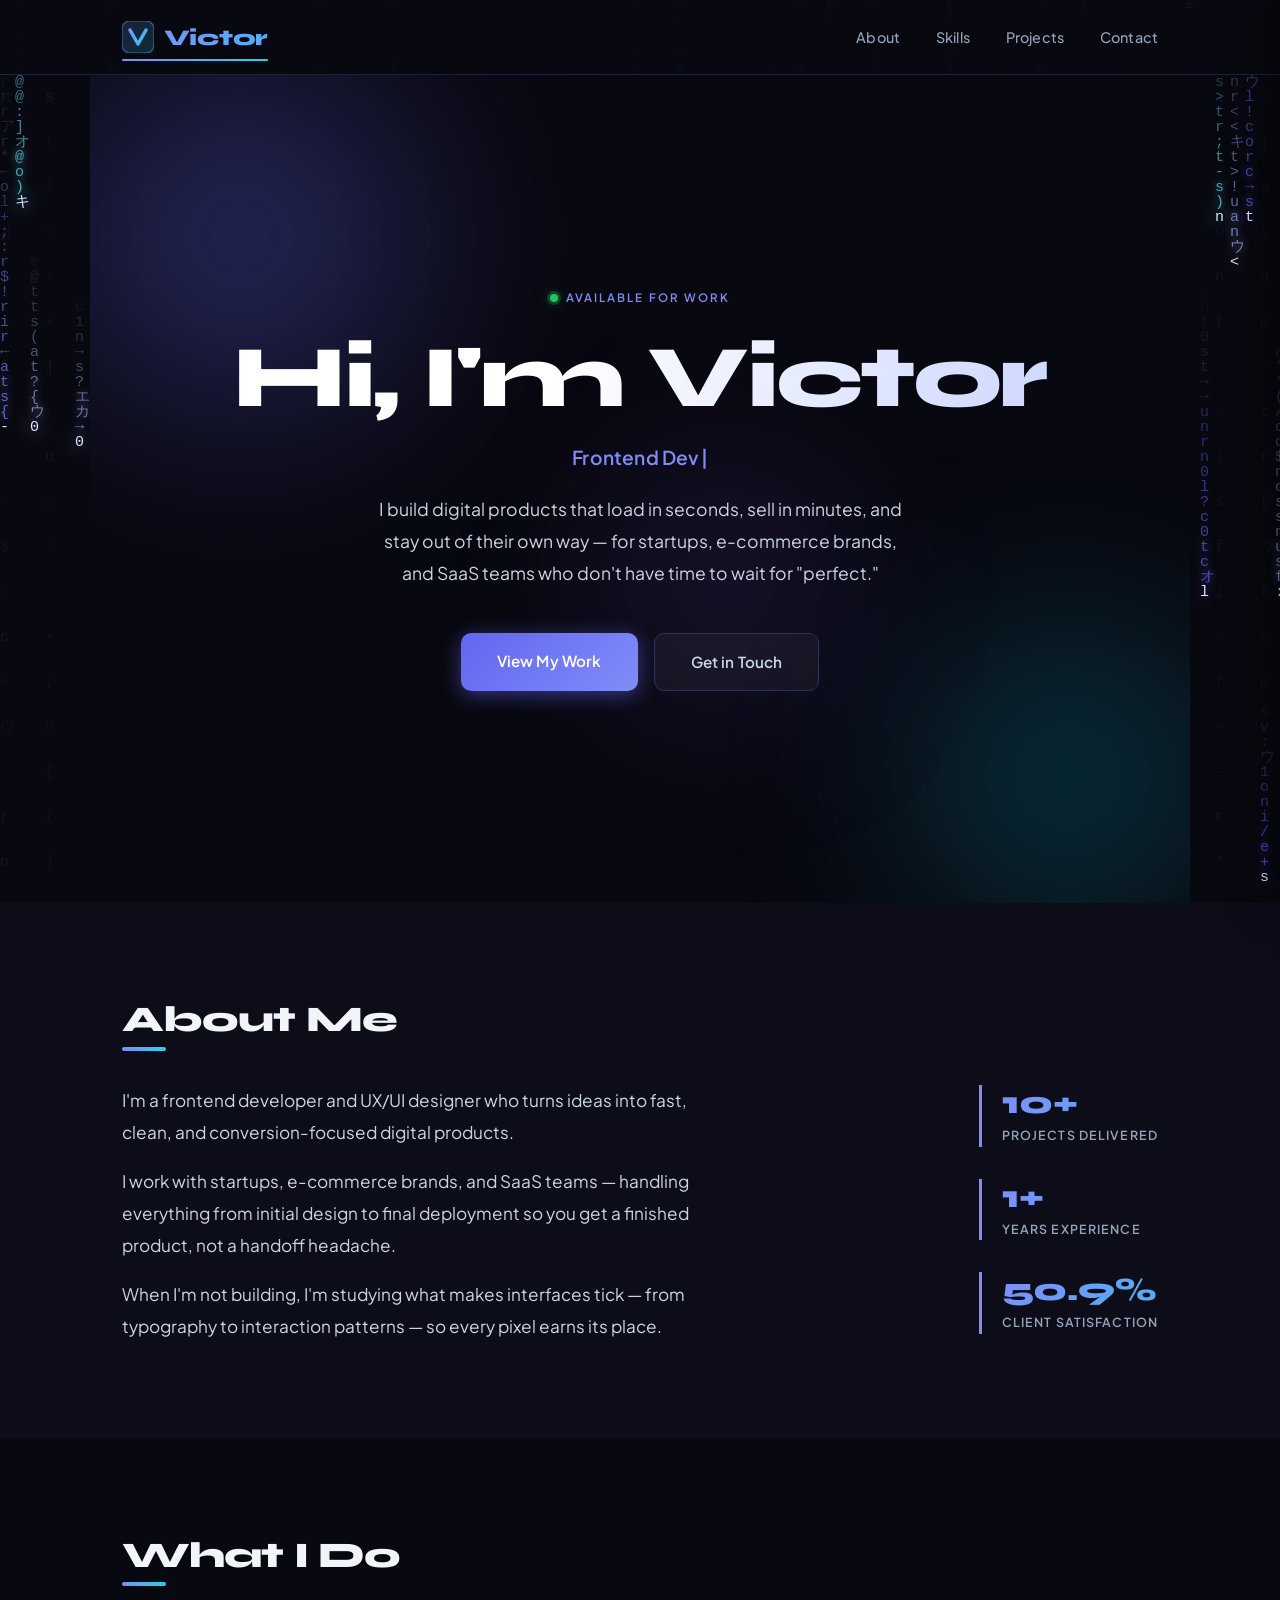
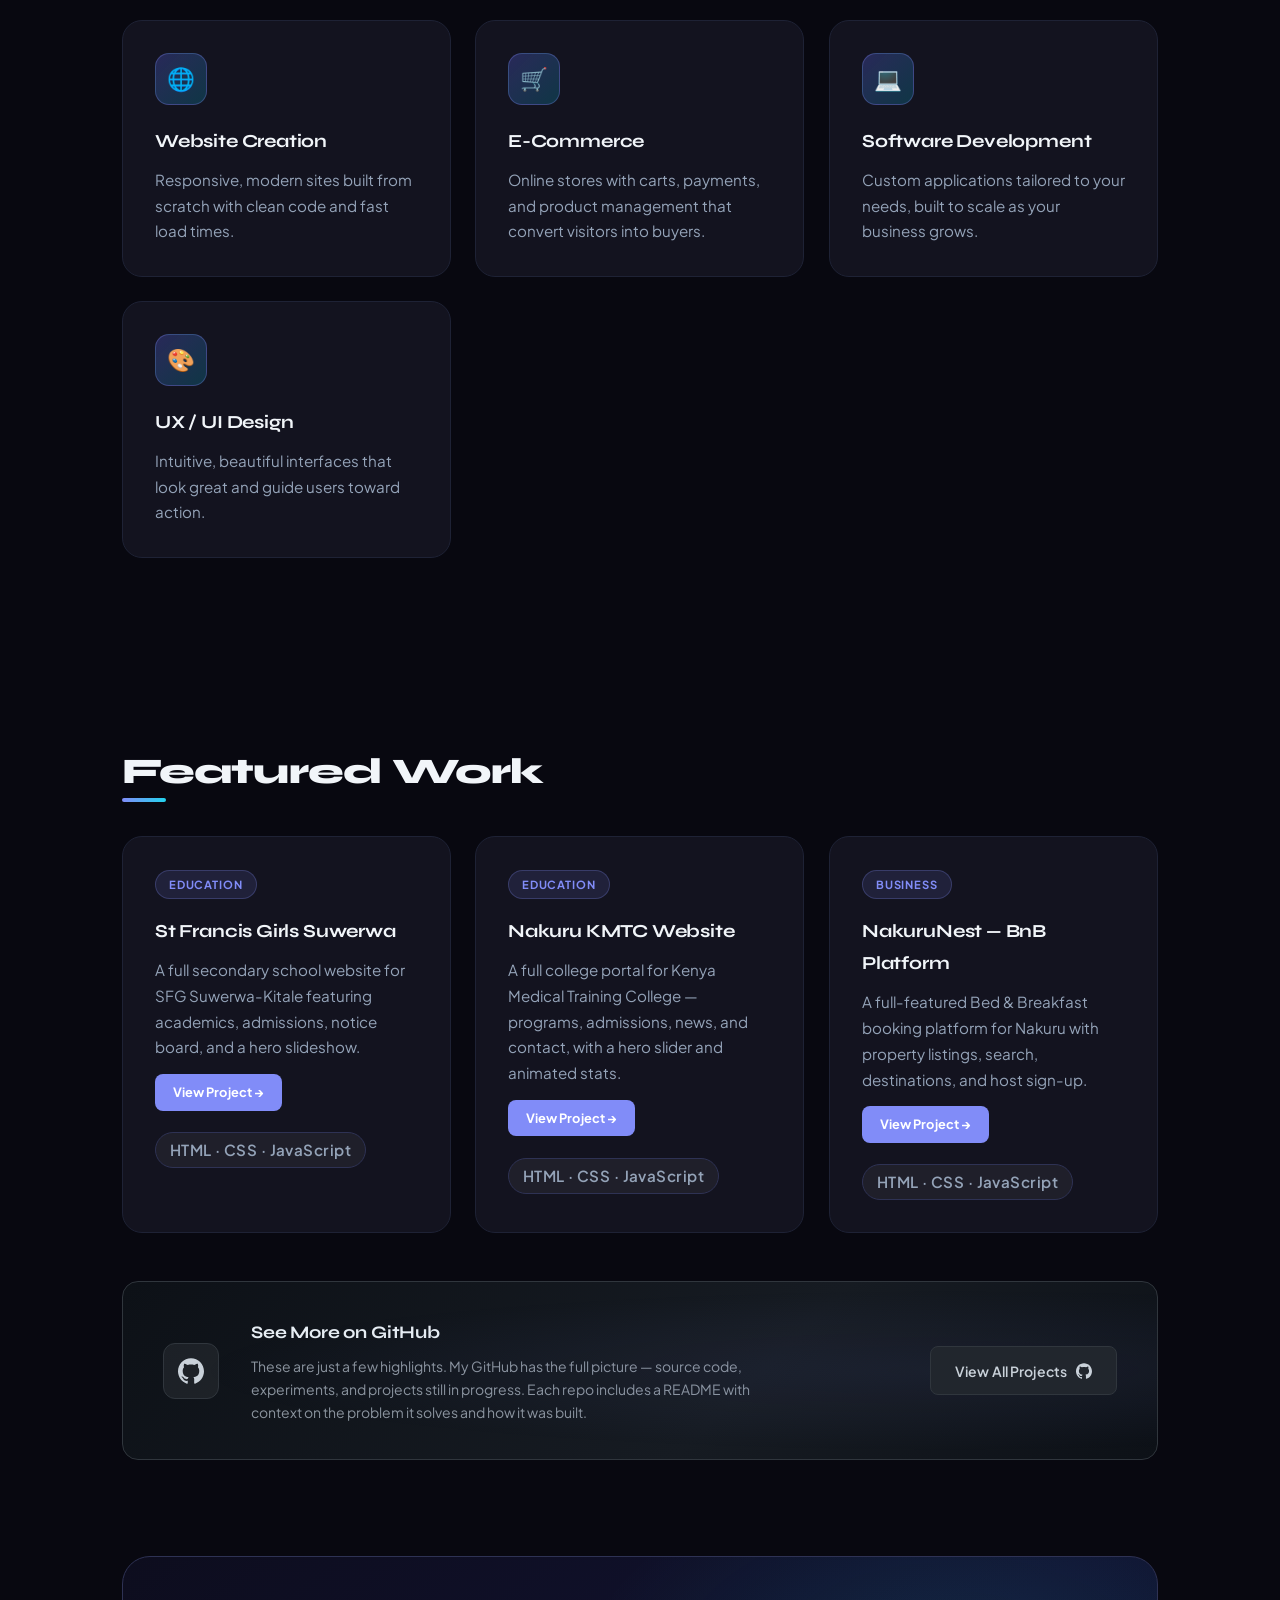
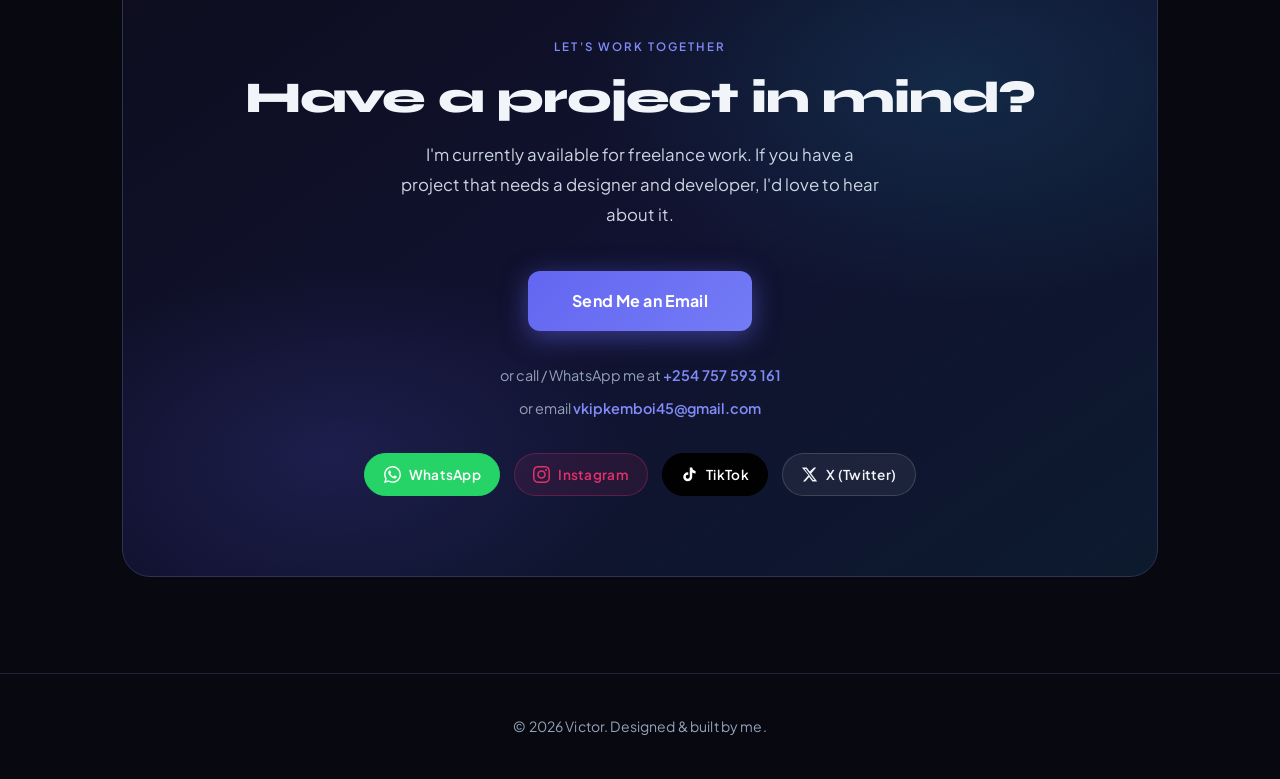
==== index.html @ 25551ca1 "first commit" ====
<!DOCTYPE html>
<html lang="en">
<head>
  <meta charset="UTF-8">
  <meta name="viewport" content="width=device-width, initial-scale=1.0">
  <title>Victor — Portfolio</title>
  <link rel="preconnect" href="https://fonts.googleapis.com">
  <link rel="preconnect" href="https://fonts.gstatic.com" crossorigin>
  <link href="https://fonts.googleapis.com/css2?family=Plus+Jakarta+Sans:wght@400;500;600&family=Syne:wght@700;800&display=swap" rel="stylesheet">
  <link rel="stylesheet" href="style.css">
</head>
<body class="splash-active">
  <canvas id="bg-canvas" aria-hidden="true"></canvas>

  <!-- FULL-SCREEN SPLASH -->
  <div id="splash" aria-hidden="true">
    <div class="splash-glow"></div>
    <div class="splash-inner">
      <svg class="splash-logo" viewBox="0 0 320 80" xmlns="http://www.w3.org/2000/svg" role="img" aria-label="Victor">
        <defs>
          <linearGradient id="si" x1="0" y1="0" x2="56" y2="56" gradientUnits="userSpaceOnUse">
            <stop offset="0%"   stop-color="#818cf8"/>
            <stop offset="100%" stop-color="#22d3ee"/>
          </linearGradient>
          <linearGradient id="st" x1="82" y1="0" x2="320" y2="0" gradientUnits="userSpaceOnUse">
            <stop offset="0%"   stop-color="#818cf8"/>
            <stop offset="100%" stop-color="#22d3ee"/>
          </linearGradient>
          <filter id="sg" x="-30%" y="-30%" width="160%" height="160%">
            <feGaussianBlur in="SourceGraphic" stdDeviation="2.8" result="b"/>
            <feMerge><feMergeNode in="b"/><feMergeNode in="SourceGraphic"/></feMerge>
          </filter>
        </defs>
        <rect x="10" y="10" width="60" height="60" rx="16" fill="url(#si)" fill-opacity="0.14"/>
        <rect x="10" y="10" width="60" height="60" rx="16" fill="none" stroke="url(#si)" stroke-width="1.5" opacity="0.55"/>
        <path d="M21 22 L40 56 L59 22" fill="none" stroke="url(#si)" stroke-width="7" stroke-linecap="round" stroke-linejoin="round" filter="url(#sg)" opacity="0.6"/>
        <path d="M21 22 L40 56 L59 22" fill="none" stroke="url(#si)" stroke-width="6" stroke-linecap="round" stroke-linejoin="round"/>
        <text x="84" y="51" font-family="Syne,'Segoe UI',system-ui,sans-serif" font-weight="800" font-size="34" letter-spacing="-0.8" fill="url(#st)">Victor</text>
        <circle cx="305" cy="50" r="4" fill="#22d3ee" opacity="0.85"/>
      </svg>
      <p class="splash-tagline">Frontend Developer &amp; UX/UI Designer</p>
    </div>
  </div>

  <header>
    <nav>
      <a href="#home" class="logo">
        <svg class="logo-mark" viewBox="0 0 32 32" xmlns="http://www.w3.org/2000/svg" aria-hidden="true">
          <defs>
            <linearGradient id="lm" x1="0" y1="0" x2="32" y2="32" gradientUnits="userSpaceOnUse">
              <stop offset="0%"   stop-color="#818cf8"/>
              <stop offset="100%" stop-color="#22d3ee"/>
            </linearGradient>
          </defs>
          <rect width="32" height="32" rx="8" fill="url(#lm)" fill-opacity="0.18"/>
          <rect width="32" height="32" rx="8" fill="none" stroke="url(#lm)" stroke-width="1.2" opacity="0.5"/>
          <path d="M8 9 L16 23 L24 9" fill="none" stroke="url(#lm)" stroke-width="3.5" stroke-linecap="round" stroke-linejoin="round"/>
        </svg>
        Victor
      </a>
      <ul class="nav-links">
        <li><a href="#about">About</a></li>
        <li><a href="#skills">Skills</a></li>
        <li><a href="#projects">Projects</a></li>
        <li><a href="#contact">Contact</a></li>
      </ul>
      <button class="nav-hamburger" id="navHamburger" aria-label="Open menu" aria-expanded="false">
        <span></span><span></span><span></span>
      </button>
    </nav>
  </header>

  <!-- MOBILE MENU DRAWER -->
  <div class="mobile-menu-overlay" id="mobileMenuOverlay"></div>
  <div class="mobile-menu" id="mobileMenu" aria-hidden="true">
    <button class="mobile-menu-close" id="mobileMenuClose" aria-label="Close menu">&#10005;</button>
    <ul>
      <li><a href="#about">About</a></li>
      <li><a href="#skills">Skills</a></li>
      <li><a href="#projects">Projects</a></li>
      <li><a href="#contact">Contact</a></li>
    </ul>
    <div class="mobile-menu-footer">
      <a href="mailto:simplykae2@gmail.com" class="btn btn-primary">Get in Touch</a>
    </div>
  </div>

  <main>

    <!-- HERO -->
    <section id="home">
      <div class="hero-orb orb-1" aria-hidden="true"></div>
      <div class="hero-orb orb-2" aria-hidden="true"></div>
      <div class="hero-orb orb-3" aria-hidden="true"></div>
      <p class="eyebrow">Available for work</p>
      <h1>Hi, I'm Victor</h1>
      <p class="hero-role" data-text="Frontend Developer &amp; UX/UI Designer"></p>
      <p class="hero-desc">I build digital products that load in seconds, sell in minutes, and stay out of their own way — for startups, e-commerce brands, and SaaS teams who don't have time to wait for "perfect."</p>
      <div class="btn-group">
        <a href="#projects" class="btn btn-primary ripple">View My Work</a>
        <a href="#contact" class="btn btn-outline ripple">Get in Touch</a>
      </div>
    </section>

    <!-- ABOUT -->
    <div id="about-stripe">
    <section id="about">
      <h2>About Me</h2>
      <div class="about-layout">
        <div class="about-text">
          <p class="reveal" data-delay="0">I'm a frontend developer and UX/UI designer who turns ideas into fast, clean, and conversion-focused digital products.</p>
          <p class="reveal" data-delay="100">I work with startups, e-commerce brands, and SaaS teams — handling everything from initial design to final deployment so you get a finished product, not a handoff headache.</p>
          <p class="reveal" data-delay="200">When I'm not building, I'm studying what makes interfaces tick — from typography to interaction patterns — so every pixel earns its place.</p>
        </div>
        <div class="about-stats">
          <div class="stat reveal" data-delay="0">
            <span class="stat-number" data-target="20" data-suffix="+">0</span>
            <span class="stat-label">Projects Delivered</span>
          </div>
          <div class="stat reveal" data-delay="120">
            <span class="stat-number" data-target="2" data-suffix="+">0</span>
            <span class="stat-label">Years Experience</span>
          </div>
          <div class="stat reveal" data-delay="240">
            <span class="stat-number" data-target="99" data-suffix=".9%">0</span>
            <span class="stat-label">Client Satisfaction</span>
          </div>
        </div>
      </div>
    </section>
    </div>

    <!-- SKILLS -->
    <section id="skills">
      <h2>What I Do</h2>
      <div class="grid">
        <div class="card tilt reveal" data-delay="0">
          <div class="icon">🌐</div>
          <h3>Website Creation</h3>
          <p>Responsive, modern sites built from scratch with clean code and fast load times.</p>
        </div>
        <div class="card tilt reveal" data-delay="100">
          <div class="icon">🛒</div>
          <h3>E-Commerce</h3>
          <p>Online stores with carts, payments, and product management that convert visitors into buyers.</p>
        </div>
        <div class="card tilt reveal" data-delay="200">
          <div class="icon">💻</div>
          <h3>Software Development</h3>
          <p>Custom applications tailored to your needs, built to scale as your business grows.</p>
        </div>
        <div class="card tilt reveal" data-delay="300">
          <div class="icon">🎨</div>
          <h3>UX / UI Design</h3>
          <p>Intuitive, beautiful interfaces that look great and guide users toward action.</p>
        </div>
      </div>
    </section>

    <!-- PROJECTS -->
    <section id="projects">
      <h2>Featured Work</h2>
      <div class="grid">

        <div class="card tilt project-card reveal" data-delay="0">
          <div class="project-tag">Education</div>
          <h3>St Francis Girls Suwerwa</h3>
          <p>A full secondary school website for SFG Suwerwa-Kitale featuring academics, admissions, notice board, and a hero slideshow.</p>
          <div class="project-links">
            <a href="projects/sfg-suwerwa/highhome.html" target="_blank" rel="noopener" class="proj-btn">View Project →</a>
          </div>
          <p class="tech">HTML · CSS · JavaScript</p>
        </div>

        <div class="card tilt project-card reveal" data-delay="100">
          <div class="project-tag">Education</div>
          <h3>Nakuru KMTC Website</h3>
          <p>A full college portal for Kenya Medical Training College — programs, admissions, news, and contact, with a hero slider and animated stats.</p>
          <div class="project-links">
            <a href="projects/nakuru-kmtc/index.html" target="_blank" rel="noopener" class="proj-btn">View Project →</a>
          </div>
          <p class="tech">HTML · CSS · JavaScript</p>
        </div>

        <div class="card tilt project-card reveal" data-delay="300">
          <div class="project-tag">Business</div>
          <h3>NakuruNest — BnB Platform</h3>
          <p>A full-featured Bed &amp; Breakfast booking platform for Nakuru with property listings, search, destinations, and host sign-up.</p>
          <div class="project-links">
            <a href="projects/nakuru-nest/index.html" target="_blank" rel="noopener" class="proj-btn">View Project →</a>
          </div>
          <p class="tech">HTML · CSS · JavaScript</p>
        </div>

      </div>

      <!-- GitHub CTA -->
      <div class="github-cta reveal" data-delay="200">
        <div class="github-cta-inner">
          <div class="github-icon" aria-hidden="true">
            <svg viewBox="0 0 24 24" fill="currentColor"><path d="M12 .297c-6.63 0-12 5.373-12 12 0 5.303 3.438 9.8 8.205 11.385.6.113.82-.258.82-.577 0-.285-.01-1.04-.015-2.04-3.338.724-4.042-1.61-4.042-1.61C4.422 18.07 3.633 17.7 3.633 17.7c-1.087-.744.084-.729.084-.729 1.205.084 1.838 1.236 1.838 1.236 1.07 1.835 2.809 1.305 3.495.998.108-.776.417-1.305.76-1.605-2.665-.3-5.466-1.332-5.466-5.93 0-1.31.465-2.38 1.235-3.22-.135-.303-.54-1.523.105-3.176 0 0 1.005-.322 3.3 1.23.96-.267 1.98-.399 3-.405 1.02.006 2.04.138 3 .405 2.28-1.552 3.285-1.23 3.285-1.23.645 1.653.24 2.873.12 3.176.765.84 1.23 1.91 1.23 3.22 0 4.61-2.805 5.625-5.475 5.92.42.36.81 1.096.81 2.22 0 1.606-.015 2.896-.015 3.286 0 .315.21.69.825.57C20.565 22.092 24 17.592 24 12.297c0-6.627-5.373-12-12-12"/></svg>
          </div>
          <div class="github-cta-text">
            <h3>See More on GitHub</h3>
            <p>These are just a few highlights. My GitHub has the full picture — source code, experiments, and projects still in progress. Each repo includes a README with context on the problem it solves and how it was built.</p>
          </div>
          <a href="https://github.com/vick45-dotner" class="btn github-btn ripple">
            View All Projects
            <svg viewBox="0 0 24 24" fill="currentColor" aria-hidden="true"><path d="M12 .297c-6.63 0-12 5.373-12 12 0 5.303 3.438 9.8 8.205 11.385.6.113.82-.258.82-.577 0-.285-.01-1.04-.015-2.04-3.338.724-4.042-1.61-4.042-1.61C4.422 18.07 3.633 17.7 3.633 17.7c-1.087-.744.084-.729.084-.729 1.205.084 1.838 1.236 1.838 1.236 1.07 1.835 2.809 1.305 3.495.998.108-.776.417-1.305.76-1.605-2.665-.3-5.466-1.332-5.466-5.93 0-1.31.465-2.38 1.235-3.22-.135-.303-.54-1.523.105-3.176 0 0 1.005-.322 3.3 1.23.96-.267 1.98-.399 3-.405 1.02.006 2.04.138 3 .405 2.28-1.552 3.285-1.23 3.285-1.23.645 1.653.24 2.873.12 3.176.765.84 1.23 1.91 1.23 3.22 0 4.61-2.805 5.625-5.475 5.92.42.36.81 1.096.81 2.22 0 1.606-.015 2.896-.015 3.286 0 .315.21.69.825.57C20.565 22.092 24 17.592 24 12.297c0-6.627-5.373-12-12-12"/></svg>
          </a>
        </div>
      </div>

    </section>

    <!-- CONTACT -->
    <section id="contact">
      <div class="contact-box reveal" data-delay="0">
        <p class="contact-eyebrow">Let's work together</p>
        <h2>Have a project in mind?</h2>
        <p class="contact-desc">I'm currently available for freelance work. If you have a project that needs a designer and developer, I'd love to hear about it.</p>
        <a href="mailto:simplykae2@gmail.com" class="btn btn-cta ripple">Send Me an Email</a>
        <p class="contact-email">or call / WhatsApp me at <a href="tel:+254757593161">+254 757 593 161</a></p>
        <p class="contact-email" style="margin-top:.5rem">or email <a href="mailto:vkipkemboi45@gmail.com">vkipkemboi45@gmail.com</a></p>
        <div class="social-links">
          <a href="https://wa.me/254757593161" target="_blank" rel="noopener" class="social-link whatsapp" aria-label="WhatsApp">
            <svg viewBox="0 0 24 24" fill="currentColor"><path d="M17.472 14.382c-.297-.149-1.758-.867-2.03-.967-.273-.099-.471-.148-.67.15-.197.297-.767.966-.94 1.164-.173.199-.347.223-.644.075-.297-.15-1.255-.463-2.39-1.475-.883-.788-1.48-1.761-1.653-2.059-.173-.297-.018-.458.13-.606.134-.133.298-.347.446-.52.149-.174.198-.298.298-.497.099-.198.05-.371-.025-.52-.075-.149-.669-1.612-.916-2.207-.242-.579-.487-.5-.669-.51-.173-.008-.371-.01-.57-.01-.198 0-.52.074-.792.372-.272.297-1.04 1.016-1.04 2.479 0 1.462 1.065 2.875 1.213 3.074.149.198 2.096 3.2 5.077 4.487.709.306 1.262.489 1.694.625.712.227 1.36.195 1.871.118.571-.085 1.758-.719 2.006-1.413.248-.694.248-1.289.173-1.413-.074-.124-.272-.198-.57-.347m-5.421 7.403h-.004a9.87 9.87 0 01-5.031-1.378l-.361-.214-3.741.982.998-3.648-.235-.374a9.86 9.86 0 01-1.51-5.26c.001-5.45 4.436-9.884 9.888-9.884 2.64 0 5.122 1.03 6.988 2.898a9.825 9.825 0 012.893 6.994c-.003 5.45-4.437 9.884-9.885 9.884m8.413-18.297A11.815 11.815 0 0012.05 0C5.495 0 .16 5.335.157 11.892c0 2.096.547 4.142 1.588 5.945L.057 24l6.305-1.654a11.882 11.882 0 005.683 1.448h.005c6.554 0 11.89-5.335 11.893-11.893a11.821 11.821 0 00-3.48-8.413z"/></svg>
            WhatsApp
          </a>
          <a href="https://www.instagram.com/mb01._v._?igsh=MWRpbXd4ajc3bjlrNQ==" target="_blank" rel="noopener" class="social-link instagram" aria-label="Instagram">
            <svg viewBox="0 0 24 24" fill="currentColor"><path d="M12 2.163c3.204 0 3.584.012 4.85.07 3.252.148 4.771 1.691 4.919 4.919.058 1.265.069 1.645.069 4.849 0 3.205-.012 3.584-.069 4.849-.149 3.225-1.664 4.771-4.919 4.919-1.266.058-1.644.07-4.85.07-3.204 0-3.584-.012-4.849-.07-3.26-.149-4.771-1.699-4.919-4.92-.058-1.265-.07-1.644-.07-4.849 0-3.204.013-3.583.07-4.849.149-3.227 1.664-4.771 4.919-4.919 1.266-.057 1.645-.069 4.849-.069zm0-2.163c-3.259 0-3.667.014-4.947.072-4.358.2-6.78 2.618-6.98 6.98-.059 1.281-.073 1.689-.073 4.948 0 3.259.014 3.668.072 4.948.2 4.358 2.618 6.78 6.98 6.98 1.281.058 1.689.072 4.948.072 3.259 0 3.668-.014 4.948-.072 4.354-.2 6.782-2.618 6.979-6.98.059-1.28.073-1.689.073-4.948 0-3.259-.014-3.667-.072-4.947-.196-4.354-2.617-6.78-6.979-6.98-1.281-.059-1.69-.073-4.949-.073zm0 5.838c-3.403 0-6.162 2.759-6.162 6.162s2.759 6.163 6.162 6.163 6.162-2.759 6.162-6.163c0-3.403-2.759-6.162-6.162-6.162zm0 10.162c-2.209 0-4-1.79-4-4 0-2.209 1.791-4 4-4s4 1.791 4 4c0 2.21-1.791 4-4 4zm6.406-11.845c-.796 0-1.441.645-1.441 1.44s.645 1.44 1.441 1.44c.795 0 1.439-.645 1.439-1.44s-.644-1.44-1.439-1.44z"/></svg>
            Instagram
          </a>
          <a href="https://www.tiktok.com/@coushy?_r=1&_t=ZS-9746OSdr5FNtiktok" target="_blank" rel="noopener" class="social-link tiktok" aria-label="TikTok">
            <svg viewBox="0 0 24 24" fill="currentColor"><path d="M19.59 6.69a4.83 4.83 0 01-3.77-4.25V2h-3.45v13.67a2.89 2.89 0 01-2.88 2.5 2.89 2.89 0 01-2.89-2.89 2.89 2.89 0 012.89-2.89c.28 0 .54.04.79.1V9.01a6.33 6.33 0 00-.79-.05 6.34 6.34 0 00-6.34 6.34 6.34 6.34 0 006.34 6.34 6.34 6.34 0 006.33-6.34V9.02a8.16 8.16 0 004.77 1.52V7.1a4.85 4.85 0 01-1-.41z"/></svg>
            TikTok
          </a>
          <a href="https://x.com/Vincent33946658ner" class="social-link x-twitter" aria-label="X / Twitter">
            <svg viewBox="0 0 24 24" fill="currentColor"><path d="M18.244 2.25h3.308l-7.227 8.26 8.502 11.24H16.17l-4.714-6.231-5.401 6.231H2.748l7.73-8.835L1.254 2.25H8.08l4.253 5.622zm-1.161 17.52h1.833L7.084 4.126H5.117z"/></svg>
            X (Twitter)
          </a>
        </div>
      </div>
    </section>

  </main>

  <footer>
    <p>&copy; 2026 Victor. Designed &amp; built by me.</p>
  </footer>

  <script src="script.js"></script>
</body>
</html>
---- style.css ----
/* ===== RESET & VARIABLES ===== */
*, *::before, *::after { margin: 0; padding: 0; box-sizing: border-box; }

:root {
  --accent:     #818cf8;
  --accent2:    #22d3ee;
  --text:       #f1f5f9;
  --text-soft:  #cbd5e1;
  --muted:      #94a3b8;
  --card-bg:    #13131f;
  --card-hover: #1a1a2e;
  --border:     #1e2235;
  --border-lit: #2e3254;
  --bg:         #080810;
  --bg2:        #0d0d1a;
}

html { scroll-behavior: smooth; }

body {
  font-family: "Plus Jakarta Sans", system-ui, -apple-system, sans-serif;
  font-size: 1rem;
  line-height: 1.75;
  color: var(--text);
  background: var(--bg);
  -webkit-font-smoothing: antialiased;
}

h1, h2, h3, .logo, .stat-number {
  font-family: "Syne", system-ui, sans-serif;
}

/* ===== BACKGROUND CANVAS ===== */
#bg-canvas {
  position: fixed;
  inset: 0;
  width: 100%;
  height: 100%;
  z-index: 0;
  pointer-events: none;
  opacity: 1;
}

/* Lift all real content above canvas */
header, main, footer, #splash { position: relative; z-index: 1; }
#splash { z-index: 9999; }

/* ===== SPLASH SCREEN ===== */
body.splash-active { overflow: hidden; }

#splash {
  position: fixed; inset: 0; z-index: 9999;
  background: #080810;
  display: flex; align-items: center; justify-content: center;
  transition: opacity .75s cubic-bezier(.4,0,.2,1);
}

#splash.fade-out { opacity: 0; pointer-events: none; }

.splash-glow {
  position: absolute; inset: 0; pointer-events: none;
  background:
    radial-gradient(ellipse 55% 55% at 50% 50%, rgba(99,102,241,.22) 0%, transparent 65%),
    radial-gradient(ellipse 30% 30% at 30% 70%, rgba(6,182,212,.15) 0%, transparent 60%);
  animation: splashGlowPulse 2s ease infinite alternate;
}

@keyframes splashGlowPulse {
  from { opacity: .7; }
  to   { opacity: 1; }
}

.splash-inner {
  display: flex; flex-direction: column; align-items: center;
  gap: 1.5rem;
}

.splash-logo {
  width: clamp(220px, 50vw, 360px);
  height: auto;
  animation: splashLogoIn .9s cubic-bezier(.22,1,.36,1) both;
  filter: drop-shadow(0 0 24px rgba(129,140,248,.4));
}

.splash-tagline {
  font-family: "Plus Jakarta Sans", system-ui, sans-serif;
  font-size: .78rem; font-weight: 600;
  color: #475569; letter-spacing: .22em;
  text-transform: uppercase;
  animation: splashLogoIn .9s .35s cubic-bezier(.22,1,.36,1) both;
}

@keyframes splashLogoIn {
  from { opacity: 0; transform: scale(.82) translateY(12px); }
  to   { opacity: 1; transform: scale(1) translateY(0); }
}

/* ===== NAV ===== */
header {
  position: sticky; top: 0; z-index: 100;
  background: rgba(8, 8, 16, 0.88);
  backdrop-filter: blur(16px);
  -webkit-backdrop-filter: blur(16px);
  border-bottom: 1px solid var(--border);
  transition: border-color .3s;
}

nav {
  display: flex; justify-content: space-between; align-items: center;
  max-width: 1100px; margin: 0 auto; padding: 1.1rem 2rem;
}

.logo {
  font-weight: 800; font-size: 1.4rem; text-decoration: none;
  background: linear-gradient(135deg, var(--accent), var(--accent2));
  background-size: 200% 200%;
  -webkit-background-clip: text; background-clip: text;
  -webkit-text-fill-color: transparent;
  letter-spacing: -.01em;
  animation: gradientShift 5s ease infinite;
  display: flex; align-items: center; gap: .6rem;
}

.logo-mark {
  width: 32px; height: 32px; flex-shrink: 0;
  transition: transform .3s cubic-bezier(.22,1,.36,1);
}

.logo:hover .logo-mark { transform: rotate(-8deg) scale(1.1); }

nav ul { display: flex; gap: 2.25rem; list-style: none; }

nav a {
  text-decoration: none; color: var(--muted);
  font-weight: 500; font-size: .9rem; letter-spacing: .01em;
  transition: color .2s;
  position: relative;
}

nav a::after {
  content: "";
  position: absolute; bottom: -4px; left: 0;
  width: 0; height: 2px; border-radius: 1px;
  background: linear-gradient(90deg, var(--accent), var(--accent2));
  transition: width .3s cubic-bezier(.22,1,.36,1);
}

nav a:hover { color: var(--accent); }
nav a:hover::after { width: 100%; }
nav a.active { color: var(--accent); }
nav a.active::after { width: 100%; }

/* ===== HERO ===== */
#home {
  min-height: 92vh;
  display: flex; flex-direction: column;
  align-items: center; justify-content: center; text-align: center;
  background: var(--bg);
  padding: 4rem 2rem;
  position: relative; overflow: hidden;
}

/* Drifting orbs */
.hero-orb {
  position: absolute; border-radius: 50%;
  filter: blur(90px); pointer-events: none;
  opacity: 0;
  animation: orbFadeIn 2s ease forwards;
}

.orb-1 {
  width: 520px; height: 520px;
  background: radial-gradient(circle, rgba(99,102,241,.45) 0%, transparent 70%);
  top: -12%; left: -10%;
  animation-delay: .2s;
  animation: orbFadeIn 2s .2s ease forwards, orbDrift1 14s 2.2s ease-in-out infinite alternate;
}

.orb-2 {
  width: 420px; height: 420px;
  background: radial-gradient(circle, rgba(6,182,212,.35) 0%, transparent 70%);
  bottom: -10%; right: -8%;
  animation: orbFadeIn 2s .5s ease forwards, orbDrift2 18s 2.5s ease-in-out infinite alternate;
}

.orb-3 {
  width: 280px; height: 280px;
  background: radial-gradient(circle, rgba(139,92,246,.3) 0%, transparent 70%);
  top: 45%; left: 45%;
  animation: orbFadeIn 2s .8s ease forwards, orbDrift3 10s 2.8s ease-in-out infinite alternate;
}

@keyframes orbFadeIn {
  from { opacity: 0; }
  to   { opacity: 1; }
}
@keyframes orbDrift1 {
  from { transform: translate(0, 0) scale(1); }
  to   { transform: translate(50px, -60px) scale(1.1); }
}
@keyframes orbDrift2 {
  from { transform: translate(0, 0) scale(1); }
  to   { transform: translate(-40px, 50px) scale(1.08); }
}
@keyframes orbDrift3 {
  from { transform: translate(0, 0) scale(1); }
  to   { transform: translate(30px, -30px) scale(1.12); }
}

#home .eyebrow {
  display: inline-flex; align-items: center; gap: .5rem;
  text-transform: uppercase; letter-spacing: .18em; font-size: .72rem;
  font-weight: 600; color: var(--accent); margin-bottom: 1.5rem;
  position: relative; z-index: 1;
  animation: fadeUp .5s ease both;
}

#home .eyebrow::before {
  content: "";
  width: 8px; height: 8px; border-radius: 50%;
  background: #22c55e;
  box-shadow: 0 0 0 3px rgba(34,197,94,.25), 0 0 12px rgba(34,197,94,.5);
  animation: pulse 2s ease infinite;
}

@keyframes pulse {
  0%, 100% { box-shadow: 0 0 0 3px rgba(34,197,94,.25), 0 0 12px rgba(34,197,94,.5); }
  50%       { box-shadow: 0 0 0 6px rgba(34,197,94,.1),  0 0 20px rgba(34,197,94,.6); }
}

#home h1 {
  font-size: clamp(3rem, 8vw, 5.5rem);
  font-weight: 800; line-height: 1.05; letter-spacing: -.03em;
  background: linear-gradient(110deg, #ffffff 20%, #c7d2fe 55%, #67e8f9 90%);
  background-size: 200% auto;
  -webkit-background-clip: text; background-clip: text;
  -webkit-text-fill-color: transparent;
  position: relative; z-index: 1;
  animation: fadeUp .65s ease both, gradientShift 6s ease infinite;
}

.hero-role {
  font-size: 1.2rem; font-weight: 600;
  color: var(--accent); margin-top: 1rem; letter-spacing: .01em;
  min-height: 1.6em;
  position: relative; z-index: 1;
  animation: fadeUp .78s ease both;
}

.hero-role::after {
  content: "|";
  animation: blink .7s step-end infinite;
  margin-left: 1px;
  opacity: 1;
}

@keyframes blink {
  0%, 100% { opacity: 1; }
  50%       { opacity: 0; }
}

.hero-desc {
  font-size: 1.1rem; color: var(--text-soft);
  max-width: 540px; margin: 1.25rem auto 2.75rem;
  line-height: 1.8;
  position: relative; z-index: 1;
  animation: fadeUp .9s ease both;
}

.btn-group {
  display: flex; gap: 1rem; flex-wrap: wrap; justify-content: center;
  position: relative; z-index: 1;
  animation: fadeUp 1.05s ease both;
}

/* ===== BUTTONS ===== */
.btn {
  padding: .9rem 2.25rem; border-radius: 10px; text-decoration: none;
  font-family: "Plus Jakarta Sans", sans-serif;
  font-weight: 600; font-size: .95rem; letter-spacing: .01em;
  transition: transform .22s, box-shadow .22s;
  cursor: pointer; display: inline-block;
  position: relative; overflow: hidden;
}

.btn-primary {
  background: linear-gradient(135deg, #6366f1 0%, #818cf8 100%);
  color: #fff;
  box-shadow: 0 4px 20px rgba(99,102,241,.5);
}
.btn-primary:hover {
  transform: translateY(-3px);
  box-shadow: 0 12px 32px rgba(99,102,241,.65);
}

.btn-outline {
  border: 1.5px solid var(--border-lit); color: var(--text-soft);
  background: rgba(255,255,255,.04);
}
.btn-outline:hover {
  background: rgba(255,255,255,.08); border-color: var(--accent);
  color: var(--accent); transform: translateY(-3px);
}

/* Ripple */
.ripple-circle {
  position: absolute; border-radius: 50%;
  background: rgba(255,255,255,.25);
  transform: scale(0);
  animation: rippleOut .55s linear;
  pointer-events: none;
}

@keyframes rippleOut {
  to { transform: scale(4); opacity: 0; }
}

/* ===== KEYFRAMES ===== */
@keyframes fadeUp {
  from { opacity: 0; transform: translateY(28px); }
  to   { opacity: 1; transform: translateY(0); }
}

@keyframes gradientShift {
  0%   { background-position: 0% 50%; }
  50%  { background-position: 100% 50%; }
  100% { background-position: 0% 50%; }
}

/* ===== SECTIONS ===== */
section {
  max-width: 1100px; margin: 0 auto; padding: 6rem 2rem;
}

section h2 {
  font-size: 2.25rem; font-weight: 800;
  letter-spacing: -.025em; line-height: 1.15;
  color: var(--text);
  margin-bottom: 2.75rem;
  position: relative; display: inline-block;
}

section h2::after {
  content: "";
  position: absolute; left: 0; bottom: -10px;
  width: 0; height: 4px; border-radius: 2px;
  background: linear-gradient(90deg, var(--accent), var(--accent2));
  transition: width .7s cubic-bezier(.22,1,.36,1) .15s;
}

section h2.line-drawn::after { width: 44px; }

/* ===== ABOUT ===== */
#about-stripe { background: var(--bg2); }

.about-layout {
  display: grid;
  grid-template-columns: 1fr auto;
  gap: 4rem; align-items: start;
}

.about-text p {
  font-size: 1.075rem; color: var(--text-soft);
  line-height: 1.85; max-width: 580px;
  margin-bottom: 1.1rem;
}
.about-text p:last-child { margin-bottom: 0; }

.about-stats {
  display: flex; flex-direction: column; gap: 2rem;
  min-width: 160px;
}

.stat {
  display: flex; flex-direction: column;
  padding-left: 1.25rem;
  border-left: 3px solid var(--accent);
}

.stat-number {
  font-size: 2rem; font-weight: 800;
  background: linear-gradient(135deg, var(--accent), var(--accent2));
  background-size: 200% 200%;
  -webkit-background-clip: text; background-clip: text;
  -webkit-text-fill-color: transparent;
  line-height: 1.1;
}

.stat-label {
  font-size: .78rem; font-weight: 600;
  color: var(--muted); text-transform: uppercase;
  letter-spacing: .09em; margin-top: .3rem;
}

/* ===== GRID & CARDS ===== */
.grid {
  display: grid; gap: 1.5rem;
  grid-template-columns: repeat(auto-fit, minmax(255px, 1fr));
}

.card {
  background: var(--card-bg);
  border: 1px solid var(--border);
  border-radius: 20px; padding: 2rem;
  position: relative; overflow: hidden;
  transition: transform .25s, box-shadow .25s, border-color .25s, background .25s;
  transform-style: preserve-3d;
  will-change: transform;
}

/* Shimmer sweep */
.card::before {
  content: "";
  position: absolute; inset: 0;
  background: linear-gradient(
    108deg,
    transparent 30%,
    rgba(255,255,255,.055) 50%,
    transparent 70%
  );
  transform: translateX(-100%);
  transition: none;
  pointer-events: none;
}

.card:hover::before {
  transform: translateX(100%);
  transition: transform .65s ease;
}

.card:hover {
  background: var(--card-hover);
  box-shadow: 0 22px 50px rgba(0,0,0,.55), 0 0 0 1px rgba(129,140,248,.4);
  border-color: rgba(129,140,248,.5);
}

.card .icon {
  width: 52px; height: 52px; border-radius: 14px;
  display: flex; align-items: center; justify-content: center;
  font-size: 1.4rem; margin-bottom: 1.25rem;
  background: linear-gradient(135deg, rgba(99,102,241,.28), rgba(6,182,212,.22));
  border: 1px solid rgba(129,140,248,.3);
  transition: transform .3s ease;
}

.card:hover .icon { transform: scale(1.1) rotate(-4deg); }

.card h3 {
  font-size: 1.15rem; font-weight: 700;
  letter-spacing: -.01em; margin-bottom: .6rem;
  color: var(--text);
}

.card p { color: var(--muted); font-size: .95rem; line-height: 1.7; }

/* PROJECT CARDS */
.project-links {
  display: flex; gap: .65rem; flex-wrap: wrap;
  margin-top: .85rem; margin-bottom: .25rem;
}

.proj-btn {
  display: inline-flex; align-items: center; gap: .35rem;
  padding: .45rem 1.1rem; border-radius: 8px;
  font-size: .8rem; font-weight: 700; text-decoration: none;
  background: linear-gradient(135deg, var(--accent), #818cf8);
  color: #fff; letter-spacing: .01em;
  transition: transform .2s, box-shadow .2s;
}

.proj-btn:hover {
  transform: translateY(-2px);
  box-shadow: 0 6px 18px rgba(99,102,241,.45);
}

.project-tag {
  display: inline-block; margin-bottom: 1rem;
  padding: .22rem .8rem; border-radius: 999px;
  background: rgba(129,140,248,.12);
  border: 1px solid rgba(129,140,248,.25);
  font-size: .7rem; font-weight: 700;
  color: var(--accent); letter-spacing: .08em; text-transform: uppercase;
}

.tech {
  display: inline-block; margin-top: 1.1rem;
  padding: .25rem .85rem; border-radius: 999px;
  background: rgba(255,255,255,.05);
  border: 1px solid var(--border-lit);
  font-size: .75rem; font-weight: 600;
  color: var(--accent2); letter-spacing: .03em;
}

/* ===== CONTACT ===== */
#contact { padding-top: 0; padding-bottom: 6rem; }

.contact-box {
  background: linear-gradient(145deg, #0d0d1e 0%, #111230 50%, #0c1a2e 100%);
  border: 1px solid var(--border-lit);
  border-radius: 28px; padding: 5rem 3rem;
  text-align: center;
  position: relative; overflow: hidden;
}

.contact-box::before {
  content: "";
  position: absolute; inset: 0;
  background:
    radial-gradient(ellipse 60% 60% at 80% 20%, rgba(34,211,238,.12) 0%, transparent 60%),
    radial-gradient(ellipse 50% 50% at 20% 80%, rgba(99,102,241,.15) 0%, transparent 60%);
  pointer-events: none;
}

.contact-eyebrow {
  text-transform: uppercase; letter-spacing: .18em;
  font-size: .72rem; font-weight: 600;
  color: var(--accent); margin-bottom: 1rem;
  position: relative; z-index: 1;
}

.contact-box h2 {
  font-size: clamp(1.9rem, 4vw, 2.75rem);
  font-weight: 800; letter-spacing: -.025em;
  color: var(--text); margin-bottom: 1rem;
  display: block; position: relative; z-index: 1;
}
.contact-box h2::after { display: none; }

.contact-desc {
  font-size: 1.05rem; color: var(--text-soft);
  max-width: 480px; margin: 0 auto 2.5rem;
  line-height: 1.8; position: relative; z-index: 1;
}

.btn-cta {
  display: inline-block; padding: 1rem 2.75rem;
  border-radius: 12px; text-decoration: none;
  font-family: "Plus Jakarta Sans", sans-serif;
  font-weight: 700; font-size: 1rem;
  background: linear-gradient(135deg, #6366f1, #818cf8);
  background-size: 200% auto;
  color: #fff; letter-spacing: .01em;
  box-shadow: 0 6px 26px rgba(99,102,241,.5);
  transition: transform .22s, box-shadow .22s, background-position .4s;
  position: relative; overflow: hidden; z-index: 1;
}
.btn-cta:hover {
  transform: translateY(-3px);
  box-shadow: 0 14px 40px rgba(99,102,241,.65);
  background-position: right center;
}

.contact-email {
  margin-top: 1.5rem; font-size: .9rem; color: var(--muted);
  position: relative; z-index: 1;
}
.contact-email a {
  color: var(--accent); font-weight: 600; text-decoration: none;
  transition: color .2s;
}
/* ===== GITHUB CTA ===== */
.github-cta {
  margin-top: 3rem;
}
.github-cta-inner {
  display: flex; align-items: center; gap: 2rem;
  background: linear-gradient(135deg, #0d1117 0%, #161b22 60%, #0d1117 100%);
  border: 1px solid #30363d;
  border-radius: 16px;
  padding: 2.2rem 2.5rem;
  position: relative; overflow: hidden;
  transition: border-color .3s ease, box-shadow .3s ease;
}
.github-cta-inner::before {
  content: '';
  position: absolute; inset: 0;
  background: radial-gradient(ellipse at 80% 50%, rgba(129,140,248,.07) 0%, transparent 65%);
  pointer-events: none;
}
.github-cta-inner:hover {
  border-color: #58a6ff;
  box-shadow: 0 0 0 1px rgba(88,166,255,.2), 0 8px 32px rgba(0,0,0,.4);
}
.github-icon {
  flex-shrink: 0;
  width: 56px; height: 56px;
  background: rgba(255,255,255,.06);
  border: 1px solid #30363d;
  border-radius: 12px;
  display: flex; align-items: center; justify-content: center;
  color: #c9d1d9;
  transition: background .3s, border-color .3s;
}
.github-icon svg { width: 26px; height: 26px; }
.github-cta-inner:hover .github-icon { background: rgba(88,166,255,.1); border-color: #58a6ff; color: #58a6ff; }

.github-cta-text { flex: 1; }
.github-cta-text h3 {
  font-size: 1.1rem; font-weight: 700;
  color: #e6edf3; margin-bottom: .4rem; letter-spacing: -.01em;
}
.github-cta-text p {
  font-size: .875rem; color: #8b949e; line-height: 1.65; max-width: 520px;
}

.github-btn {
  display: inline-flex; align-items: center; gap: .55rem;
  flex-shrink: 0;
  padding: .7rem 1.5rem;
  background: #21262d;
  color: #c9d1d9;
  border: 1px solid #30363d;
  border-radius: 8px;
  font-size: .875rem; font-weight: 600;
  text-decoration: none;
  transition: background .2s, border-color .2s, color .2s, transform .2s, box-shadow .2s;
  white-space: nowrap;
}
.github-btn svg { width: 16px; height: 16px; }
.github-btn:hover {
  background: #388bfd1a;
  border-color: #58a6ff;
  color: #58a6ff;
  transform: translateY(-2px);
  box-shadow: 0 4px 18px rgba(56,139,253,.25);
}

@media (max-width: 680px) {
  .github-cta-inner { flex-direction: column; align-items: flex-start; padding: 1.8rem 1.5rem; gap: 1.2rem; }
  .github-btn { width: 100%; justify-content: center; }
}

.contact-email a:hover { color: var(--accent2); }

/* Social links in contact */
.social-links {
  display: flex; flex-wrap: wrap; gap: .85rem;
  justify-content: center; margin-top: 2rem;
  position: relative; z-index: 1;
}
.social-link {
  display: inline-flex; align-items: center; gap: .5rem;
  padding: .55rem 1.15rem; border-radius: 30px;
  font-size: .85rem; font-weight: 600; letter-spacing: .02em;
  border: 1.5px solid transparent;
  transition: transform .2s ease, box-shadow .2s ease, background .2s ease, color .2s ease;
  text-decoration: none;
}
.social-link svg { width: 17px; height: 17px; flex-shrink: 0; }
.social-link:hover { transform: translateY(-3px); }

.social-link.whatsapp  { background: #25d366; color: #fff; border-color: #25d366; }
.social-link.whatsapp:hover  { background: #1ebe5d; border-color: #1ebe5d; box-shadow: 0 6px 20px rgba(37,211,102,.45); }

.social-link.instagram { background: rgba(225,48,108,.1); color: #e1306c; border-color: rgba(225,48,108,.3); }
.social-link.instagram:hover { background: linear-gradient(45deg,#f09433,#e6683c,#dc2743,#cc2366,#bc1888); color: #fff; border-color: transparent; box-shadow: 0 6px 20px rgba(225,48,108,.4); }

.social-link.tiktok { background: #010101; color: #fff; border-color: #010101; }
.social-link.tiktok:hover { background: #1a1a1a; border-color: #333; box-shadow: 0 6px 20px rgba(0,0,0,.55); }

.social-link.x-twitter { background: rgba(255,255,255,.06); color: var(--text); border-color: rgba(255,255,255,.15); }
.social-link.x-twitter:hover { background: #000; color: #fff; border-color: #000; box-shadow: 0 6px 20px rgba(0,0,0,.5); }

/* ===== FOOTER ===== */
footer {
  text-align: center; padding: 2.5rem;
  color: var(--muted); border-top: 1px solid var(--border);
  font-size: .875rem; letter-spacing: .01em;
  background: var(--bg);
}

/* ===== SCROLL REVEAL ===== */
.reveal {
  opacity: 0;
  transform: translateY(32px);
  transition: opacity .65s cubic-bezier(.22,1,.36,1),
              transform .65s cubic-bezier(.22,1,.36,1);
}

.reveal.visible {
  opacity: 1;
  transform: translateY(0);
}

/* ===== MOBILE MENU ===== */
.nav-hamburger {
  display: none;
  flex-direction: column; gap: 5px;
  background: none; border: none; cursor: pointer; padding: 6px;
  z-index: 110;
}
.nav-hamburger span {
  display: block; width: 24px; height: 2px;
  background: var(--text); border-radius: 2px;
  transition: transform .3s ease, opacity .3s ease;
}
.nav-hamburger.open span:nth-child(1) { transform: translateY(7px) rotate(45deg); }
.nav-hamburger.open span:nth-child(2) { opacity: 0; }
.nav-hamburger.open span:nth-child(3) { transform: translateY(-7px) rotate(-45deg); }

.mobile-menu-overlay {
  display: none;
  position: fixed; inset: 0; z-index: 190;
  background: rgba(0,0,0,.6); backdrop-filter: blur(4px);
  opacity: 0; transition: opacity .3s ease;
}
.mobile-menu-overlay.show { opacity: 1; }

.mobile-menu {
  position: fixed; top: 0; right: 0; bottom: 0;
  width: min(80vw, 300px); z-index: 200;
  background: #0d0d1c;
  border-left: 1px solid var(--border-lit);
  padding: 5rem 2rem 2rem;
  display: flex; flex-direction: column; gap: 2rem;
  transform: translateX(100%);
  transition: transform .35s cubic-bezier(.4,0,.2,1);
  box-shadow: -8px 0 40px rgba(0,0,0,.5);
}
.mobile-menu.open { transform: translateX(0); }
.mobile-menu ul { list-style: none; display: flex; flex-direction: column; gap: .25rem; }
.mobile-menu ul li a {
  display: block; padding: .9rem 1rem;
  font-size: 1.1rem; font-weight: 600; color: var(--text-soft);
  border-radius: 10px; text-decoration: none;
  transition: background .2s, color .2s;
}
.mobile-menu ul li a:hover,
.mobile-menu ul li a.active { background: rgba(129,140,248,.1); color: var(--accent); }
.mobile-menu-close {
  position: absolute; top: 1.2rem; right: 1.4rem;
  background: rgba(255,255,255,.06); border: 1px solid var(--border-lit);
  color: var(--text); width: 36px; height: 36px;
  border-radius: 8px; font-size: 1rem; cursor: pointer;
  display: flex; align-items: center; justify-content: center;
  transition: background .2s;
}
.mobile-menu-close:hover { background: rgba(255,255,255,.12); }
.mobile-menu-footer { margin-top: auto; }
.mobile-menu-footer .btn { width: 100%; text-align: center; }

/* ===== RESPONSIVE ===== */
@media (max-width: 768px) {
  .about-layout { grid-template-columns: 1fr; gap: 2.5rem; }
  .about-stats { flex-direction: row; flex-wrap: wrap; gap: 1.5rem; min-width: unset; }
  .contact-box { padding: 3rem 1.75rem; }
  .orb-1 { width: 320px; height: 320px; }
  .orb-2 { width: 260px; height: 260px; }
  .orb-3 { width: 180px; height: 180px; }
}

@media (max-width: 640px) {
  /* Nav — show hamburger, hide links */
  .nav-links { display: none !important; }
  .nav-hamburger { display: flex; }
  .mobile-menu-overlay { display: block; }
  nav { padding: 1rem 1.25rem; }

  /* Hero */
  #home { padding: 3rem 1.25rem; min-height: 88vh; }
  #home h1 { font-size: clamp(2.2rem, 10vw, 3rem); }
  .hero-role { font-size: .95rem; }
  .hero-desc { font-size: .95rem; margin-bottom: 2rem; }
  .btn-group { gap: .75rem; }
  .btn { padding: .8rem 1.6rem; font-size: .9rem; }

  /* Sections */
  section { padding: 3.5rem 1.25rem; }
  section h2 { font-size: 1.75rem; margin-bottom: 2rem; }

  /* Cards grid — single column */
  .grid { grid-template-columns: 1fr; gap: 1.1rem; }
  .card { padding: 1.5rem; }

  /* Contact */
  .contact-box { padding: 2.5rem 1.25rem; border-radius: 18px; }
  .contact-desc { font-size: .95rem; }
  .btn-cta { padding: .9rem 2rem; font-size: .95rem; }

  /* Social buttons — 2 per row */
  .social-links { gap: .65rem; }
  .social-link { padding: .5rem .9rem; font-size: .8rem; }

  /* Stats — horizontal scroll on very small */
  .about-stats { gap: 1rem; }
  .stat-number { font-size: 1.6rem; }

  /* GitHub CTA */
  .github-cta-inner { padding: 1.5rem 1.25rem; }
}

@media (max-width: 400px) {
  #home h1 { font-size: 2rem; }
  .hero-desc { font-size: .9rem; }
  .btn-group { flex-direction: column; align-items: stretch; }
  .btn { text-align: center; }
  .social-link span { display: none; } /* icon only on tiny screens */
  .social-link { padding: .6rem .8rem; }
  .social-link svg { width: 20px; height: 20px; }
}

@media (prefers-reduced-motion: reduce) {
  *, *::before, *::after { animation-duration: .01ms !important; transition-duration: .01ms !important; }
  .reveal { opacity: 1; transform: none; }
}
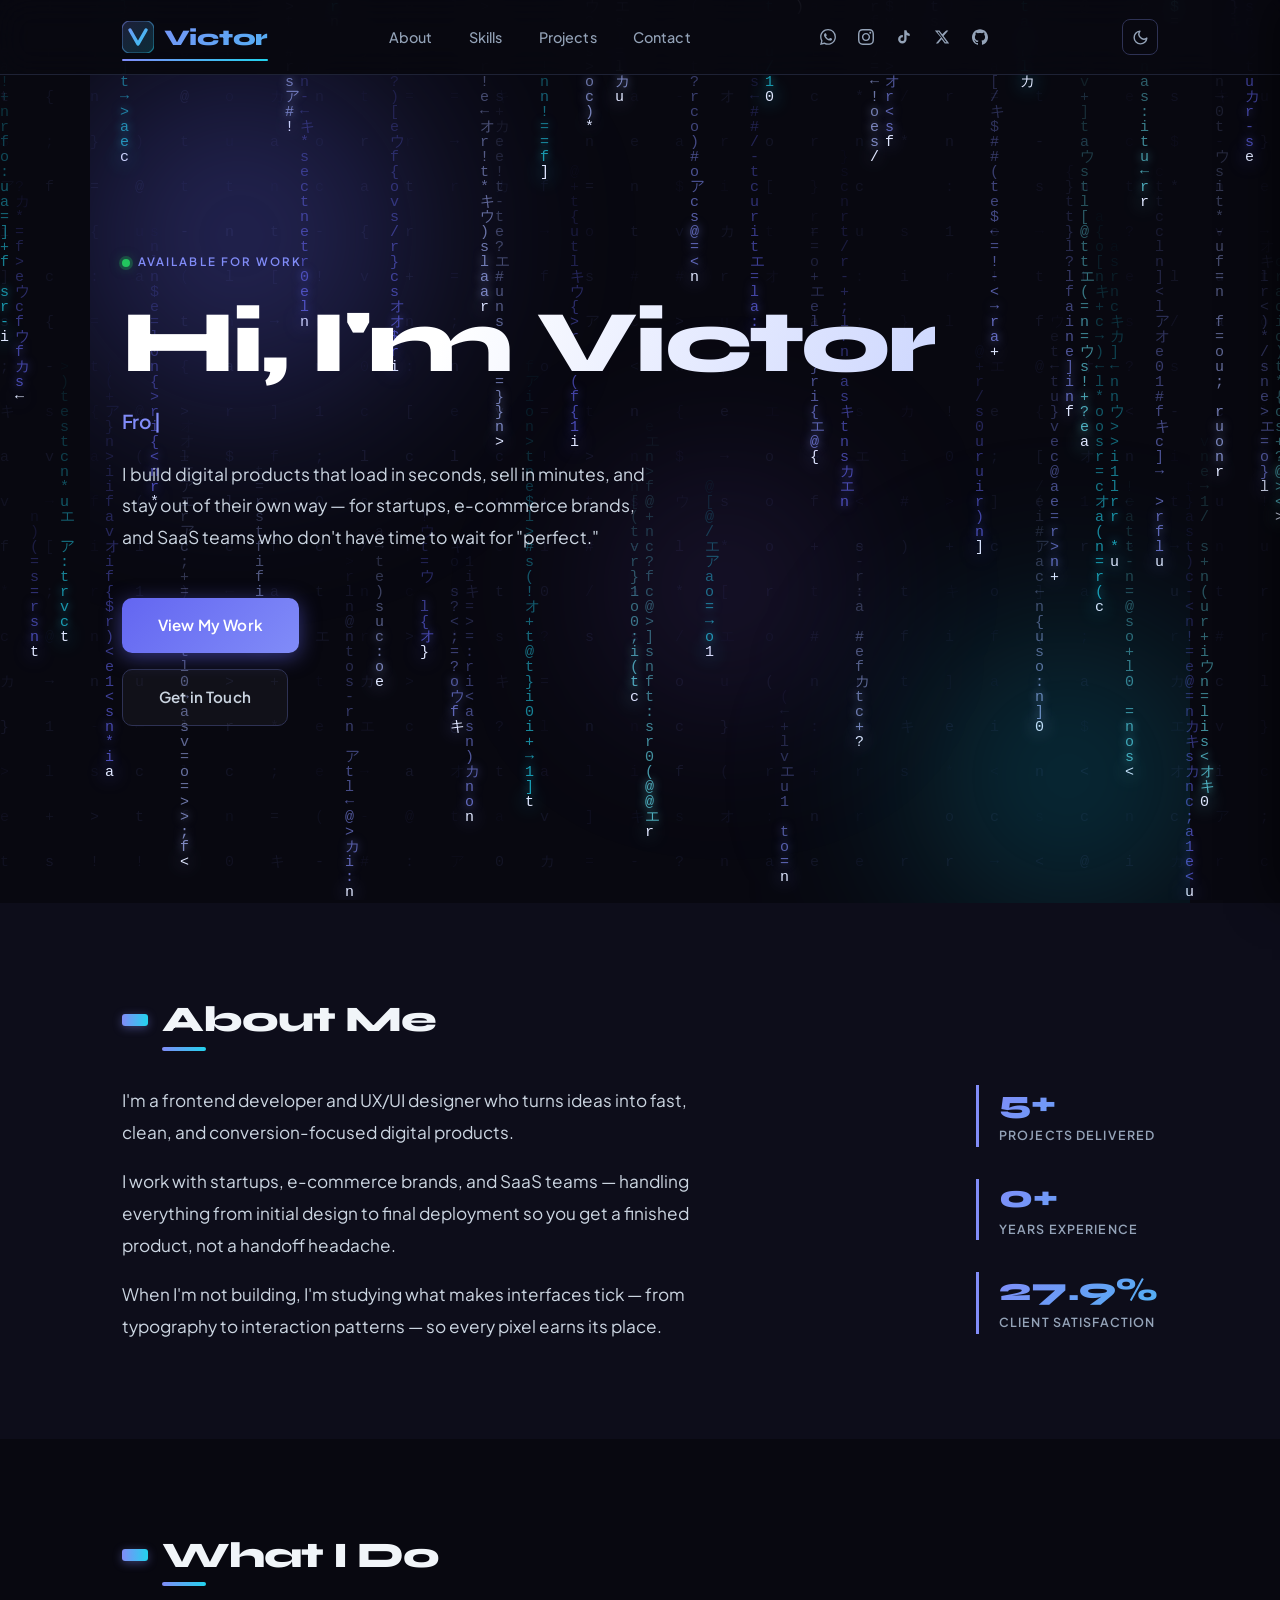
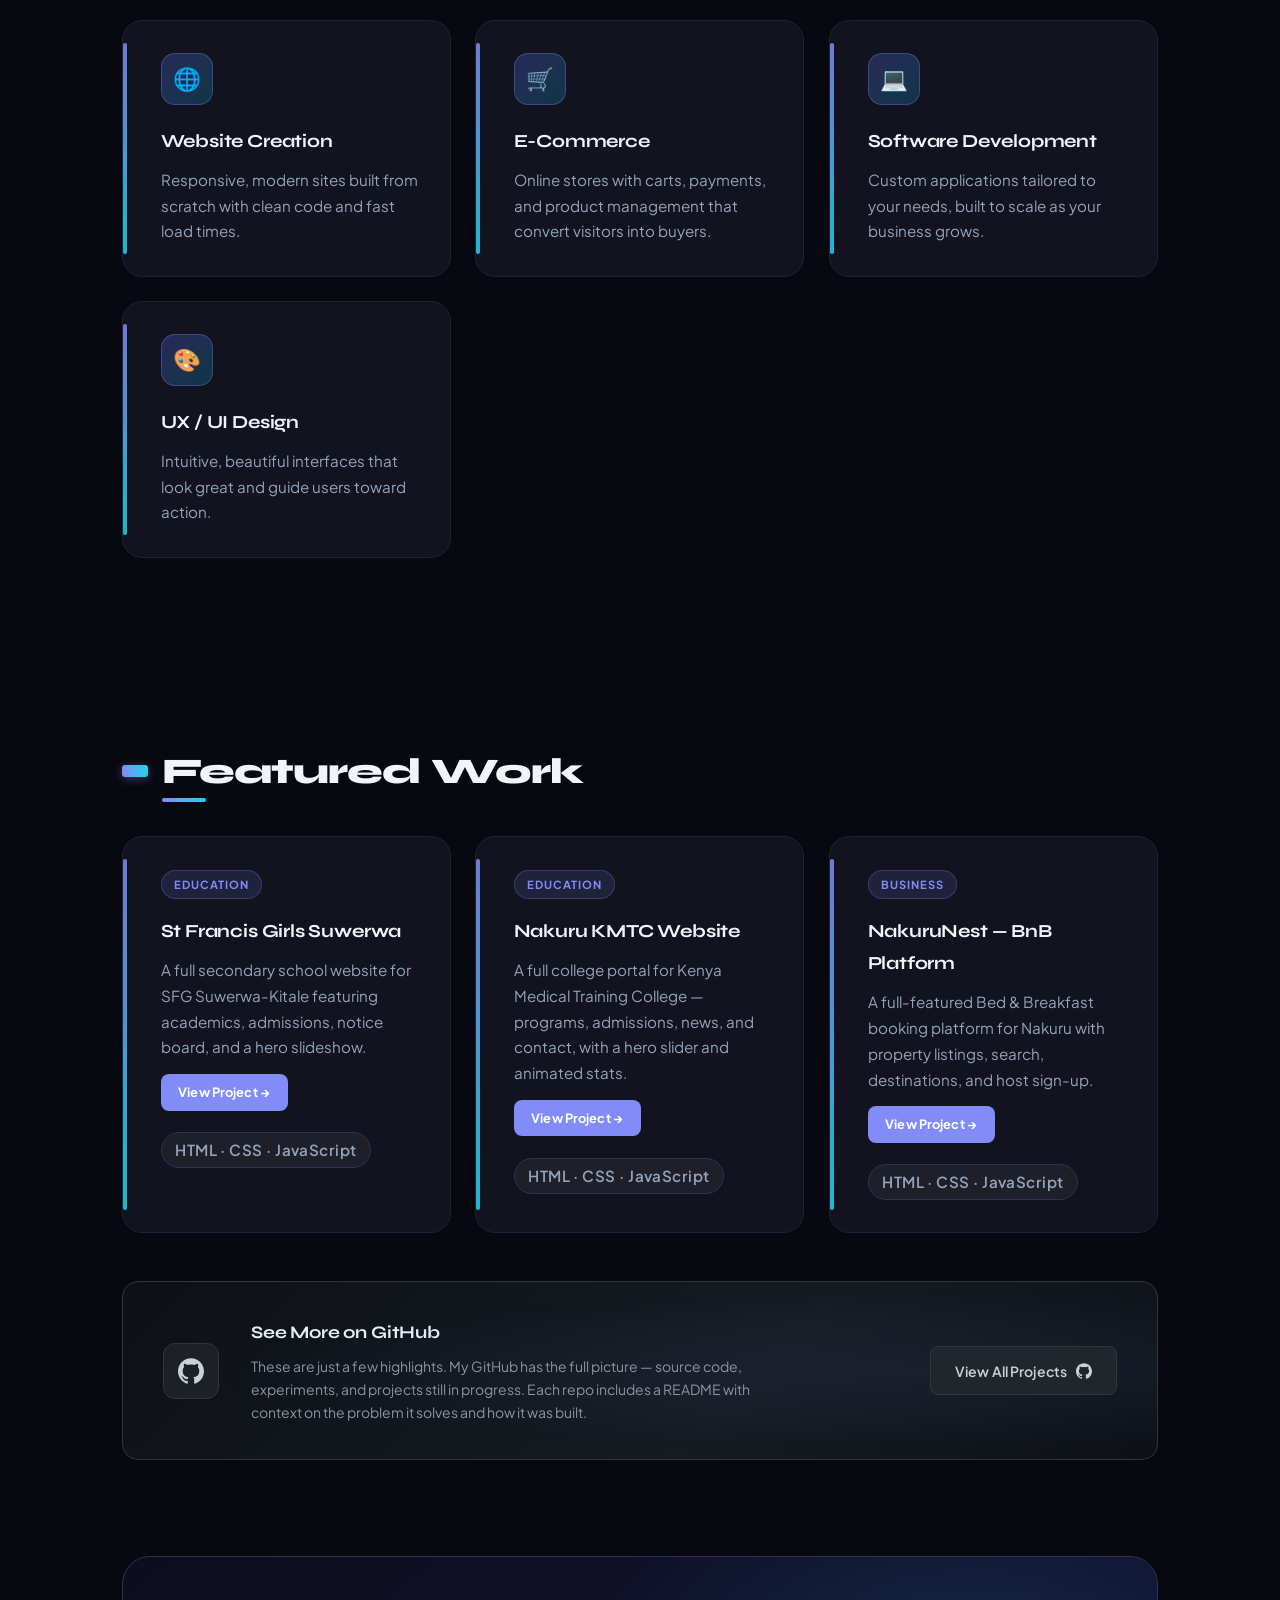
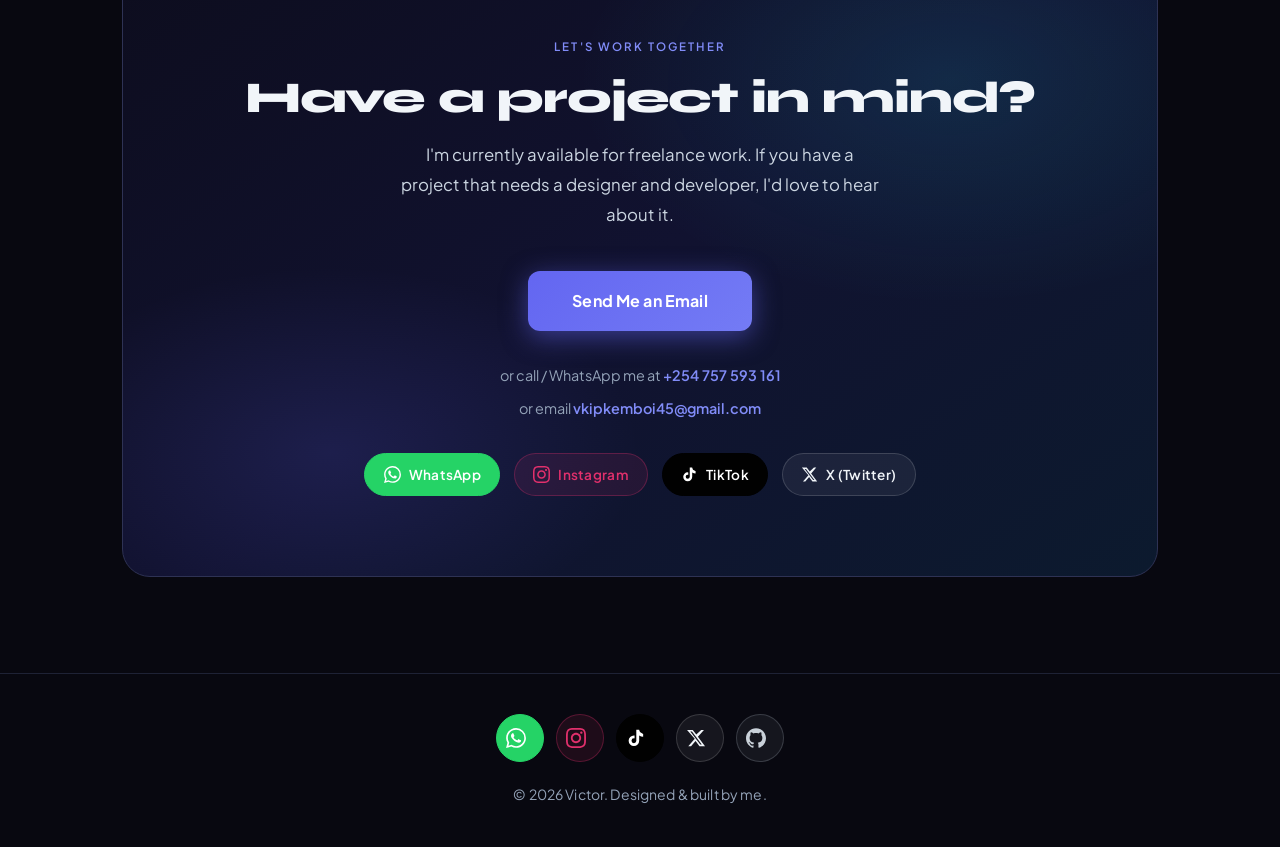
==== commit 7e7a8656: "Initial portfoli" ====
--- a/index.html
+++ b/index.html
@@ -8,6 +8,7 @@
   <link rel="preconnect" href="https://fonts.gstatic.com" crossorigin>
   <link href="https://fonts.googleapis.com/css2?family=Plus+Jakarta+Sans:wght@400;500;600&family=Syne:wght@700;800&display=swap" rel="stylesheet">
   <link rel="stylesheet" href="style.css">
+  <script>(function(){const t=localStorage.getItem('theme');if(t==='light')document.documentElement.setAttribute('data-theme','light');}());</script>
 </head>
 <body class="splash-active">
   <canvas id="bg-canvas" aria-hidden="true"></canvas>
@@ -64,6 +65,27 @@
         <li><a href="#projects">Projects</a></li>
         <li><a href="#contact">Contact</a></li>
       </ul>
+      <div class="nav-socials" aria-label="Social profiles">
+        <a href="https://wa.me/254757593161" target="_blank" rel="noopener" class="nav-social-link whatsapp" aria-label="WhatsApp">
+          <svg viewBox="0 0 24 24" fill="currentColor"><path d="M17.472 14.382c-.297-.149-1.758-.867-2.03-.967-.273-.099-.471-.148-.67.15-.197.297-.767.966-.94 1.164-.173.199-.347.223-.644.075-.297-.15-1.255-.463-2.39-1.475-.883-.788-1.48-1.761-1.653-2.059-.173-.297-.018-.458.13-.606.134-.133.298-.347.446-.52.149-.174.198-.298.298-.497.099-.198.05-.371-.025-.52-.075-.149-.669-1.612-.916-2.207-.242-.579-.487-.5-.669-.51-.173-.008-.371-.01-.57-.01-.198 0-.52.074-.792.372-.272.297-1.04 1.016-1.04 2.479 0 1.462 1.065 2.875 1.213 3.074.149.198 2.096 3.2 5.077 4.487.709.306 1.262.489 1.694.625.712.227 1.36.195 1.871.118.571-.085 1.758-.719 2.006-1.413.248-.694.248-1.289.173-1.413-.074-.124-.272-.198-.57-.347m-5.421 7.403h-.004a9.87 9.87 0 01-5.031-1.378l-.361-.214-3.741.982.998-3.648-.235-.374a9.86 9.86 0 01-1.51-5.26c.001-5.45 4.436-9.884 9.888-9.884 2.64 0 5.122 1.03 6.988 2.898a9.825 9.825 0 012.893 6.994c-.003 5.45-4.437 9.884-9.885 9.884m8.413-18.297A11.815 11.815 0 0012.05 0C5.495 0 .16 5.335.157 11.892c0 2.096.547 4.142 1.588 5.945L.057 24l6.305-1.654a11.882 11.882 0 005.683 1.448h.005c6.554 0 11.89-5.335 11.893-11.893a11.821 11.821 0 00-3.48-8.413z"/></svg>
+        </a>
+        <a href="https://www.instagram.com/mb01._v._?igsh=MWRpbXd4ajc3bjlrNQ==" target="_blank" rel="noopener" class="nav-social-link instagram" aria-label="Instagram">
+          <svg viewBox="0 0 24 24" fill="currentColor"><path d="M12 2.163c3.204 0 3.584.012 4.85.07 3.252.148 4.771 1.691 4.919 4.919.058 1.265.069 1.645.069 4.849 0 3.205-.012 3.584-.069 4.849-.149 3.225-1.664 4.771-4.919 4.919-1.266.058-1.644.07-4.85.07-3.204 0-3.584-.012-4.849-.07-3.26-.149-4.771-1.699-4.919-4.92-.058-1.265-.07-1.644-.07-4.849 0-3.204.013-3.583.07-4.849.149-3.227 1.664-4.771 4.919-4.919 1.266-.057 1.645-.069 4.849-.069zm0-2.163c-3.259 0-3.667.014-4.947.072-4.358.2-6.78 2.618-6.98 6.98-.059 1.281-.073 1.689-.073 4.948 0 3.259.014 3.668.072 4.948.2 4.358 2.618 6.78 6.98 6.98 1.281.058 1.689.072 4.948.072 3.259 0 3.668-.014 4.948-.072 4.354-.2 6.782-2.618 6.979-6.98.059-1.28.073-1.689.073-4.948 0-3.259-.014-3.667-.072-4.947-.196-4.354-2.617-6.78-6.979-6.98-1.281-.059-1.69-.073-4.949-.073zm0 5.838c-3.403 0-6.162 2.759-6.162 6.162s2.759 6.163 6.162 6.163 6.162-2.759 6.162-6.163c0-3.403-2.759-6.162-6.162-6.162zm0 10.162c-2.209 0-4-1.79-4-4 0-2.209 1.791-4 4-4s4 1.791 4 4c0 2.21-1.791 4-4 4zm6.406-11.845c-.796 0-1.441.645-1.441 1.44s.645 1.44 1.441 1.44c.795 0 1.439-.645 1.439-1.44s-.644-1.44-1.439-1.44z"/></svg>
+        </a>
+        <a href="https://www.tiktok.com/@coushy?_r=1&_t=ZS-9746OSdr5FNtiktok" target="_blank" rel="noopener" class="nav-social-link tiktok" aria-label="TikTok">
+          <svg viewBox="0 0 24 24" fill="currentColor"><path d="M19.59 6.69a4.83 4.83 0 01-3.77-4.25V2h-3.45v13.67a2.89 2.89 0 01-2.88 2.5 2.89 2.89 0 01-2.89-2.89 2.89 2.89 0 012.89-2.89c.28 0 .54.04.79.1V9.01a6.33 6.33 0 00-.79-.05 6.34 6.34 0 00-6.34 6.34 6.34 6.34 0 006.34 6.34 6.34 6.34 0 006.33-6.34V9.02a8.16 8.16 0 004.77 1.52V7.1a4.85 4.85 0 01-1-.41z"/></svg>
+        </a>
+        <a href="https://x.com/Vincent33946658ner" target="_blank" rel="noopener" class="nav-social-link x-twitter" aria-label="X / Twitter">
+          <svg viewBox="0 0 24 24" fill="currentColor"><path d="M18.244 2.25h3.308l-7.227 8.26 8.502 11.24H16.17l-4.714-6.231-5.401 6.231H2.748l7.73-8.835L1.254 2.25H8.08l4.253 5.622zm-1.161 17.52h1.833L7.084 4.126H5.117z"/></svg>
+        </a>
+        <a href="https://github.com/vick45-dotner" target="_blank" rel="noopener" class="nav-social-link github" aria-label="GitHub">
+          <svg viewBox="0 0 24 24" fill="currentColor"><path d="M12 .297c-6.63 0-12 5.373-12 12 0 5.303 3.438 9.8 8.205 11.385.6.113.82-.258.82-.577 0-.285-.01-1.04-.015-2.04-3.338.724-4.042-1.61-4.042-1.61C4.422 18.07 3.633 17.7 3.633 17.7c-1.087-.744.084-.729.084-.729 1.205.084 1.838 1.236 1.838 1.236 1.07 1.835 2.809 1.305 3.495.998.108-.776.417-1.305.76-1.605-2.665-.3-5.466-1.332-5.466-5.93 0-1.31.465-2.38 1.235-3.22-.135-.303-.54-1.523.105-3.176 0 0 1.005-.322 3.3 1.23.96-.267 1.98-.399 3-.405 1.02.006 2.04.138 3 .405 2.28-1.552 3.285-1.23 3.285-1.23.645 1.653.24 2.873.12 3.176.765.84 1.23 1.91 1.23 3.22 0 4.61-2.805 5.625-5.475 5.92.42.36.81 1.096.81 2.22 0 1.606-.015 2.896-.015 3.286 0 .315.21.69.825.57C20.565 22.092 24 17.592 24 12.297c0-6.627-5.373-12-12-12"/></svg>
+        </a>
+      </div>
+      <button class="theme-toggle" id="themeToggle" aria-label="Toggle dark/light mode">
+        <svg class="icon-moon" viewBox="0 0 24 24" fill="none" stroke="currentColor" stroke-width="2" stroke-linecap="round" stroke-linejoin="round" aria-hidden="true"><path d="M21 12.79A9 9 0 1 1 11.21 3 7 7 0 0 0 21 12.79z"/></svg>
+        <svg class="icon-sun" viewBox="0 0 24 24" fill="none" stroke="currentColor" stroke-width="2" stroke-linecap="round" stroke-linejoin="round" aria-hidden="true"><circle cx="12" cy="12" r="5"/><line x1="12" y1="1" x2="12" y2="3"/><line x1="12" y1="21" x2="12" y2="23"/><line x1="4.22" y1="4.22" x2="5.64" y2="5.64"/><line x1="18.36" y1="18.36" x2="19.78" y2="19.78"/><line x1="1" y1="12" x2="3" y2="12"/><line x1="21" y1="12" x2="23" y2="12"/><line x1="4.22" y1="19.78" x2="5.64" y2="18.36"/><line x1="18.36" y1="5.64" x2="19.78" y2="4.22"/></svg>
+      </button>
       <button class="nav-hamburger" id="navHamburger" aria-label="Open menu" aria-expanded="false">
         <span></span><span></span><span></span>
       </button>
@@ -80,6 +102,28 @@
       <li><a href="#projects">Projects</a></li>
       <li><a href="#contact">Contact</a></li>
     </ul>
+    <div class="mobile-menu-socials">
+      <a href="https://wa.me/254757593161" target="_blank" rel="noopener" class="social-link whatsapp" aria-label="WhatsApp">
+        <svg viewBox="0 0 24 24" fill="currentColor"><path d="M17.472 14.382c-.297-.149-1.758-.867-2.03-.967-.273-.099-.471-.148-.67.15-.197.297-.767.966-.94 1.164-.173.199-.347.223-.644.075-.297-.15-1.255-.463-2.39-1.475-.883-.788-1.48-1.761-1.653-2.059-.173-.297-.018-.458.13-.606.134-.133.298-.347.446-.52.149-.174.198-.298.298-.497.099-.198.05-.371-.025-.52-.075-.149-.669-1.612-.916-2.207-.242-.579-.487-.5-.669-.51-.173-.008-.371-.01-.57-.01-.198 0-.52.074-.792.372-.272.297-1.04 1.016-1.04 2.479 0 1.462 1.065 2.875 1.213 3.074.149.198 2.096 3.2 5.077 4.487.709.306 1.262.489 1.694.625.712.227 1.36.195 1.871.118.571-.085 1.758-.719 2.006-1.413.248-.694.248-1.289.173-1.413-.074-.124-.272-.198-.57-.347m-5.421 7.403h-.004a9.87 9.87 0 01-5.031-1.378l-.361-.214-3.741.982.998-3.648-.235-.374a9.86 9.86 0 01-1.51-5.26c.001-5.45 4.436-9.884 9.888-9.884 2.64 0 5.122 1.03 6.988 2.898a9.825 9.825 0 012.893 6.994c-.003 5.45-4.437 9.884-9.885 9.884m8.413-18.297A11.815 11.815 0 0012.05 0C5.495 0 .16 5.335.157 11.892c0 2.096.547 4.142 1.588 5.945L.057 24l6.305-1.654a11.882 11.882 0 005.683 1.448h.005c6.554 0 11.89-5.335 11.893-11.893a11.821 11.821 0 00-3.48-8.413z"/></svg>
+        <span>WhatsApp</span>
+      </a>
+      <a href="https://www.instagram.com/mb01._v._?igsh=MWRpbXd4ajc3bjlrNQ==" target="_blank" rel="noopener" class="social-link instagram" aria-label="Instagram">
+        <svg viewBox="0 0 24 24" fill="currentColor"><path d="M12 2.163c3.204 0 3.584.012 4.85.07 3.252.148 4.771 1.691 4.919 4.919.058 1.265.069 1.645.069 4.849 0 3.205-.012 3.584-.069 4.849-.149 3.225-1.664 4.771-4.919 4.919-1.266.058-1.644.07-4.85.07-3.204 0-3.584-.012-4.849-.07-3.26-.149-4.771-1.699-4.919-4.92-.058-1.265-.07-1.644-.07-4.849 0-3.204.013-3.583.07-4.849.149-3.227 1.664-4.771 4.919-4.919 1.266-.057 1.645-.069 4.849-.069zm0-2.163c-3.259 0-3.667.014-4.947.072-4.358.2-6.78 2.618-6.98 6.98-.059 1.281-.073 1.689-.073 4.948 0 3.259.014 3.668.072 4.948.2 4.358 2.618 6.78 6.98 6.98 1.281.058 1.689.072 4.948.072 3.259 0 3.668-.014 4.948-.072 4.354-.2 6.782-2.618 6.979-6.98.059-1.28.073-1.689.073-4.948 0-3.259-.014-3.667-.072-4.947-.196-4.354-2.617-6.78-6.979-6.98-1.281-.059-1.69-.073-4.949-.073zm0 5.838c-3.403 0-6.162 2.759-6.162 6.162s2.759 6.163 6.162 6.163 6.162-2.759 6.162-6.163c0-3.403-2.759-6.162-6.162-6.162zm0 10.162c-2.209 0-4-1.79-4-4 0-2.209 1.791-4 4-4s4 1.791 4 4c0 2.21-1.791 4-4 4zm6.406-11.845c-.796 0-1.441.645-1.441 1.44s.645 1.44 1.441 1.44c.795 0 1.439-.645 1.439-1.44s-.644-1.44-1.439-1.44z"/></svg>
+        <span>Instagram</span>
+      </a>
+      <a href="https://www.tiktok.com/@coushy?_r=1&_t=ZS-9746OSdr5FNtiktok" target="_blank" rel="noopener" class="social-link tiktok" aria-label="TikTok">
+        <svg viewBox="0 0 24 24" fill="currentColor"><path d="M19.59 6.69a4.83 4.83 0 01-3.77-4.25V2h-3.45v13.67a2.89 2.89 0 01-2.88 2.5 2.89 2.89 0 01-2.89-2.89 2.89 2.89 0 012.89-2.89c.28 0 .54.04.79.1V9.01a6.33 6.33 0 00-.79-.05 6.34 6.34 0 00-6.34 6.34 6.34 6.34 0 006.34 6.34 6.34 6.34 0 006.33-6.34V9.02a8.16 8.16 0 004.77 1.52V7.1a4.85 4.85 0 01-1-.41z"/></svg>
+        <span>TikTok</span>
+      </a>
+      <a href="https://x.com/Vincent33946658ner" target="_blank" rel="noopener" class="social-link x-twitter" aria-label="X / Twitter">
+        <svg viewBox="0 0 24 24" fill="currentColor"><path d="M18.244 2.25h3.308l-7.227 8.26 8.502 11.24H16.17l-4.714-6.231-5.401 6.231H2.748l7.73-8.835L1.254 2.25H8.08l4.253 5.622zm-1.161 17.52h1.833L7.084 4.126H5.117z"/></svg>
+        <span>X (Twitter)</span>
+      </a>
+      <a href="https://github.com/vick45-dotner" target="_blank" rel="noopener" class="social-link github" aria-label="GitHub">
+        <svg viewBox="0 0 24 24" fill="currentColor"><path d="M12 .297c-6.63 0-12 5.373-12 12 0 5.303 3.438 9.8 8.205 11.385.6.113.82-.258.82-.577 0-.285-.01-1.04-.015-2.04-3.338.724-4.042-1.61-4.042-1.61C4.422 18.07 3.633 17.7 3.633 17.7c-1.087-.744.084-.729.084-.729 1.205.084 1.838 1.236 1.838 1.236 1.07 1.835 2.809 1.305 3.495.998.108-.776.417-1.305.76-1.605-2.665-.3-5.466-1.332-5.466-5.93 0-1.31.465-2.38 1.235-3.22-.135-.303-.54-1.523.105-3.176 0 0 1.005-.322 3.3 1.23.96-.267 1.98-.399 3-.405 1.02.006 2.04.138 3 .405 2.28-1.552 3.285-1.23 3.285-1.23.645 1.653.24 2.873.12 3.176.765.84 1.23 1.91 1.23 3.22 0 4.61-2.805 5.625-5.475 5.92.42.36.81 1.096.81 2.22 0 1.606-.015 2.896-.015 3.286 0 .315.21.69.825.57C20.565 22.092 24 17.592 24 12.297c0-6.627-5.373-12-12-12"/></svg>
+        <span>GitHub</span>
+      </a>
+    </div>
     <div class="mobile-menu-footer">
       <a href="mailto:simplykae2@gmail.com" class="btn btn-primary">Get in Touch</a>
     </div>
@@ -246,7 +290,31 @@
   </main>
 
   <footer>
-    <p>&copy; 2026 Victor. Designed &amp; built by me.</p>
+    <div class="footer-inner">
+      <div class="footer-socials">
+        <a href="https://wa.me/254757593161" target="_blank" rel="noopener" class="social-link whatsapp" aria-label="WhatsApp">
+          <svg viewBox="0 0 24 24" fill="currentColor"><path d="M17.472 14.382c-.297-.149-1.758-.867-2.03-.967-.273-.099-.471-.148-.67.15-.197.297-.767.966-.94 1.164-.173.199-.347.223-.644.075-.297-.15-1.255-.463-2.39-1.475-.883-.788-1.48-1.761-1.653-2.059-.173-.297-.018-.458.13-.606.134-.133.298-.347.446-.52.149-.174.198-.298.298-.497.099-.198.05-.371-.025-.52-.075-.149-.669-1.612-.916-2.207-.242-.579-.487-.5-.669-.51-.173-.008-.371-.01-.57-.01-.198 0-.52.074-.792.372-.272.297-1.04 1.016-1.04 2.479 0 1.462 1.065 2.875 1.213 3.074.149.198 2.096 3.2 5.077 4.487.709.306 1.262.489 1.694.625.712.227 1.36.195 1.871.118.571-.085 1.758-.719 2.006-1.413.248-.694.248-1.289.173-1.413-.074-.124-.272-.198-.57-.347m-5.421 7.403h-.004a9.87 9.87 0 01-5.031-1.378l-.361-.214-3.741.982.998-3.648-.235-.374a9.86 9.86 0 01-1.51-5.26c.001-5.45 4.436-9.884 9.888-9.884 2.64 0 5.122 1.03 6.988 2.898a9.825 9.825 0 012.893 6.994c-.003 5.45-4.437 9.884-9.885 9.884m8.413-18.297A11.815 11.815 0 0012.05 0C5.495 0 .16 5.335.157 11.892c0 2.096.547 4.142 1.588 5.945L.057 24l6.305-1.654a11.882 11.882 0 005.683 1.448h.005c6.554 0 11.89-5.335 11.893-11.893a11.821 11.821 0 00-3.48-8.413z"/></svg>
+          WhatsApp
+        </a>
+        <a href="https://www.instagram.com/mb01._v._?igsh=MWRpbXd4ajc3bjlrNQ==" target="_blank" rel="noopener" class="social-link instagram" aria-label="Instagram">
+          <svg viewBox="0 0 24 24" fill="currentColor"><path d="M12 2.163c3.204 0 3.584.012 4.85.07 3.252.148 4.771 1.691 4.919 4.919.058 1.265.069 1.645.069 4.849 0 3.205-.012 3.584-.069 4.849-.149 3.225-1.664 4.771-4.919 4.919-1.266.058-1.644.07-4.85.07-3.204 0-3.584-.012-4.849-.07-3.26-.149-4.771-1.699-4.919-4.92-.058-1.265-.07-1.644-.07-4.849 0-3.204.013-3.583.07-4.849.149-3.227 1.664-4.771 4.919-4.919 1.266-.057 1.645-.069 4.849-.069zm0-2.163c-3.259 0-3.667.014-4.947.072-4.358.2-6.78 2.618-6.98 6.98-.059 1.281-.073 1.689-.073 4.948 0 3.259.014 3.668.072 4.948.2 4.358 2.618 6.78 6.98 6.98 1.281.058 1.689.072 4.948.072 3.259 0 3.668-.014 4.948-.072 4.354-.2 6.782-2.618 6.979-6.98.059-1.28.073-1.689.073-4.948 0-3.259-.014-3.667-.072-4.947-.196-4.354-2.617-6.78-6.979-6.98-1.281-.059-1.69-.073-4.949-.073zm0 5.838c-3.403 0-6.162 2.759-6.162 6.162s2.759 6.163 6.162 6.163 6.162-2.759 6.162-6.163c0-3.403-2.759-6.162-6.162-6.162zm0 10.162c-2.209 0-4-1.79-4-4 0-2.209 1.791-4 4-4s4 1.791 4 4c0 2.21-1.791 4-4 4zm6.406-11.845c-.796 0-1.441.645-1.441 1.44s.645 1.44 1.441 1.44c.795 0 1.439-.645 1.439-1.44s-.644-1.44-1.439-1.44z"/></svg>
+          Instagram
+        </a>
+        <a href="https://www.tiktok.com/@coushy?_r=1&_t=ZS-9746OSdr5FNtiktok" target="_blank" rel="noopener" class="social-link tiktok" aria-label="TikTok">
+          <svg viewBox="0 0 24 24" fill="currentColor"><path d="M19.59 6.69a4.83 4.83 0 01-3.77-4.25V2h-3.45v13.67a2.89 2.89 0 01-2.88 2.5 2.89 2.89 0 01-2.89-2.89 2.89 2.89 0 012.89-2.89c.28 0 .54.04.79.1V9.01a6.33 6.33 0 00-.79-.05 6.34 6.34 0 00-6.34 6.34 6.34 6.34 0 006.34 6.34 6.34 6.34 0 006.33-6.34V9.02a8.16 8.16 0 004.77 1.52V7.1a4.85 4.85 0 01-1-.41z"/></svg>
+          TikTok
+        </a>
+        <a href="https://x.com/Vincent33946658ner" target="_blank" rel="noopener" class="social-link x-twitter" aria-label="X / Twitter">
+          <svg viewBox="0 0 24 24" fill="currentColor"><path d="M18.244 2.25h3.308l-7.227 8.26 8.502 11.24H16.17l-4.714-6.231-5.401 6.231H2.748l7.73-8.835L1.254 2.25H8.08l4.253 5.622zm-1.161 17.52h1.833L7.084 4.126H5.117z"/></svg>
+          X (Twitter)
+        </a>
+        <a href="https://github.com/vick45-dotner" target="_blank" rel="noopener" class="social-link github" aria-label="GitHub">
+          <svg viewBox="0 0 24 24" fill="currentColor"><path d="M12 .297c-6.63 0-12 5.373-12 12 0 5.303 3.438 9.8 8.205 11.385.6.113.82-.258.82-.577 0-.285-.01-1.04-.015-2.04-3.338.724-4.042-1.61-4.042-1.61C4.422 18.07 3.633 17.7 3.633 17.7c-1.087-.744.084-.729.084-.729 1.205.084 1.838 1.236 1.838 1.236 1.07 1.835 2.809 1.305 3.495.998.108-.776.417-1.305.76-1.605-2.665-.3-5.466-1.332-5.466-5.93 0-1.31.465-2.38 1.235-3.22-.135-.303-.54-1.523.105-3.176 0 0 1.005-.322 3.3 1.23.96-.267 1.98-.399 3-.405 1.02.006 2.04.138 3 .405 2.28-1.552 3.285-1.23 3.285-1.23.645 1.653.24 2.873.12 3.176.765.84 1.23 1.91 1.23 3.22 0 4.61-2.805 5.625-5.475 5.92.42.36.81 1.096.81 2.22 0 1.606-.015 2.896-.015 3.286 0 .315.21.69.825.57C20.565 22.092 24 17.592 24 12.297c0-6.627-5.373-12-12-12"/></svg>
+          GitHub
+        </a>
+      </div>
+      <p class="footer-copy">&copy; 2026 Victor. Designed &amp; built by me.</p>
+    </div>
   </footer>
 
   <script src="script.js"></script>
--- a/style.css
+++ b/style.css
@@ -154,8 +154,8 @@
 #home {
   min-height: 92vh;
   display: flex; flex-direction: column;
-  align-items: center; justify-content: center; text-align: center;
-  background: var(--bg);
+  align-items: flex-start; justify-content: center; text-align: left;
+  background: transparent;
   padding: 4rem 2rem;
   position: relative; overflow: hidden;
 }
@@ -261,14 +261,14 @@
 
 .hero-desc {
   font-size: 1.1rem; color: var(--text-soft);
-  max-width: 540px; margin: 1.25rem auto 2.75rem;
+  max-width: 540px; margin: 1.25rem 0 2.75rem;
   line-height: 1.8;
   position: relative; z-index: 1;
   animation: fadeUp .9s ease both;
 }
 
 .btn-group {
-  display: flex; gap: 1rem; flex-wrap: wrap; justify-content: center;
+  display: flex; flex-direction: column; gap: 1rem; align-items: flex-start;
   position: relative; z-index: 1;
   animation: fadeUp 1.05s ease both;
 }
@@ -337,12 +337,21 @@
   letter-spacing: -.025em; line-height: 1.15;
   color: var(--text);
   margin-bottom: 2.75rem;
-  position: relative; display: inline-block;
+  position: relative; display: inline-flex; align-items: center; gap: .85rem;
+}
+
+/* Flyer-style gradient bar before heading */
+section h2::before {
+  content: "";
+  width: 26px; height: 12px; border-radius: 3px;
+  background: linear-gradient(90deg, var(--accent), var(--accent2));
+  flex: 0 0 auto;
+  box-shadow: 0 2px 10px rgba(129,140,248,.4);
 }
 
 section h2::after {
   content: "";
-  position: absolute; left: 0; bottom: -10px;
+  position: absolute; left: calc(26px + .85rem); bottom: -10px;
   width: 0; height: 4px; border-radius: 2px;
   background: linear-gradient(90deg, var(--accent), var(--accent2));
   transition: width .7s cubic-bezier(.22,1,.36,1) .15s;
@@ -401,11 +410,25 @@
 .card {
   background: var(--card-bg);
   border: 1px solid var(--border);
-  border-radius: 20px; padding: 2rem;
+  border-radius: 20px; padding: 2rem 2rem 2rem 2.35rem;
   position: relative; overflow: hidden;
   transition: transform .25s, box-shadow .25s, border-color .25s, background .25s;
   transform-style: preserve-3d;
   will-change: transform;
+}
+
+/* Flyer-style left accent bar */
+.card::after {
+  content: "";
+  position: absolute; left: 0; top: 1.4rem; bottom: 1.4rem;
+  width: 4px; border-radius: 4px;
+  background: linear-gradient(180deg, var(--accent), var(--accent2));
+  opacity: .85;
+  transition: top .25s ease, bottom .25s ease, opacity .25s ease;
+}
+
+.card:hover::after {
+  top: .9rem; bottom: .9rem; opacity: 1;
 }
 
 /* Shimmer sweep */
@@ -661,13 +684,64 @@
 .social-link.x-twitter { background: rgba(255,255,255,.06); color: var(--text); border-color: rgba(255,255,255,.15); }
 .social-link.x-twitter:hover { background: #000; color: #fff; border-color: #000; box-shadow: 0 6px 20px rgba(0,0,0,.5); }
 
+.social-link.github { background: rgba(201,209,217,.07); color: #c9d1d9; border-color: rgba(201,209,217,.2); }
+.social-link.github:hover { background: #21262d; color: #e6edf3; border-color: #58a6ff; box-shadow: 0 6px 20px rgba(56,139,253,.25); }
+
+/* ===== NAV SOCIALS (desktop) ===== */
+.nav-socials {
+  display: flex; align-items: center; gap: .25rem;
+  margin-right: .25rem;
+}
+
+.nav-social-link {
+  display: flex; align-items: center; justify-content: center;
+  width: 34px; height: 34px; border-radius: 8px;
+  color: var(--muted); background: transparent;
+  border: 1px solid transparent;
+  text-decoration: none;
+  transition: color .2s, background .2s, border-color .2s, transform .2s;
+}
+.nav-social-link svg { width: 16px; height: 16px; }
+.nav-social-link:hover { transform: translateY(-2px); }
+
+.nav-social-link.whatsapp:hover  { color: #25d366; background: rgba(37,211,102,.12); border-color: rgba(37,211,102,.25); }
+.nav-social-link.instagram:hover { color: #e1306c; background: rgba(225,48,108,.12); border-color: rgba(225,48,108,.25); }
+.nav-social-link.tiktok:hover    { color: #fff;    background: rgba(255,255,255,.08); border-color: rgba(255,255,255,.15); }
+.nav-social-link.x-twitter:hover { color: #fff;   background: rgba(255,255,255,.08); border-color: rgba(255,255,255,.15); }
+.nav-social-link.github:hover    { color: #c9d1d9; background: rgba(201,209,217,.08); border-color: rgba(201,209,217,.2); }
+
 /* ===== FOOTER ===== */
 footer {
-  text-align: center; padding: 2.5rem;
-  color: var(--muted); border-top: 1px solid var(--border);
+  border-top: 1px solid var(--border);
+  background: var(--bg);
   font-size: .875rem; letter-spacing: .01em;
-  background: var(--bg);
-}
+}
+
+.footer-inner {
+  max-width: 1100px; margin: 0 auto;
+  padding: 2.5rem 2rem;
+  display: flex; flex-direction: column;
+  align-items: center; gap: 1.25rem;
+  text-align: center;
+}
+
+.footer-socials {
+  display: flex; flex-wrap: wrap; gap: .75rem; justify-content: center;
+}
+
+.footer-socials .social-link {
+  width: 48px; height: 48px;
+  border-radius: 50%;
+  padding: 0;
+  font-size: 0;
+  justify-content: center;
+}
+
+.footer-socials .social-link svg {
+  width: 20px; height: 20px;
+}
+
+.footer-copy { color: var(--muted); }
 
 /* ===== SCROLL REVEAL ===== */
 .reveal {
@@ -738,6 +812,13 @@
 .mobile-menu-close:hover { background: rgba(255,255,255,.12); }
 .mobile-menu-footer { margin-top: auto; }
 .mobile-menu-footer .btn { width: 100%; text-align: center; }
+.mobile-menu-socials {
+  display: flex; flex-wrap: wrap; gap: .5rem;
+}
+.mobile-menu-socials .social-link {
+  flex: 1 1 calc(50% - .25rem); justify-content: center;
+  font-size: .8rem; padding: .5rem .75rem;
+}
 
 /* ===== RESPONSIVE ===== */
 @media (max-width: 768px) {
@@ -750,8 +831,9 @@
 }
 
 @media (max-width: 640px) {
-  /* Nav — show hamburger, hide links */
+  /* Nav — show hamburger, hide links and desktop socials */
   .nav-links { display: none !important; }
+  .nav-socials { display: none; }
   .nav-hamburger { display: flex; }
   .mobile-menu-overlay { display: block; }
   nav { padding: 1rem 1.25rem; }
@@ -803,3 +885,118 @@
   *, *::before, *::after { animation-duration: .01ms !important; transition-duration: .01ms !important; }
   .reveal { opacity: 1; transform: none; }
 }
+
+/* ===== THEME TOGGLE BUTTON ===== */
+.theme-toggle {
+  display: flex; align-items: center; justify-content: center;
+  width: 36px; height: 36px; border-radius: 8px;
+  background: transparent; border: 1px solid var(--border-lit);
+  color: var(--muted); cursor: pointer; flex-shrink: 0;
+  transition: background .2s, border-color .2s, color .2s, transform .2s;
+}
+.theme-toggle:hover {
+  background: rgba(129,140,248,.1); border-color: var(--accent);
+  color: var(--accent); transform: rotate(20deg);
+}
+.theme-toggle svg { width: 17px; height: 17px; pointer-events: none; }
+.theme-toggle .icon-sun  { display: none; }
+.theme-toggle .icon-moon { display: block; }
+[data-theme="light"] .theme-toggle .icon-sun  { display: block; }
+[data-theme="light"] .theme-toggle .icon-moon { display: none; }
+
+/* ===== LIGHT MODE ===== */
+[data-theme="light"] {
+  --text:       #0f172a;
+  --text-soft:  #334155;
+  --muted:      #64748b;
+  --card-bg:    #ffffff;
+  --card-hover: #f1f5f9;
+  --border:     #e2e8f0;
+  --border-lit: #c7d2fe;
+  --bg:         #f8f9ff;
+  --bg2:        #eef0f9;
+}
+
+[data-theme="light"] body {
+  background: var(--bg);
+  color: var(--text);
+}
+
+[data-theme="light"] header {
+  background: rgba(248,249,255,.92);
+}
+
+[data-theme="light"] #bg-canvas { opacity: 0.12; }
+
+[data-theme="light"] #splash {
+  background: #f8f9ff;
+}
+
+[data-theme="light"] .splash-tagline { color: #94a3b8; }
+
+[data-theme="light"] #home h1 {
+  background: linear-gradient(110deg, #1e1b4b 20%, #4f46e5 55%, #0891b2 90%);
+  background-size: 200% auto;
+  -webkit-background-clip: text; background-clip: text;
+  -webkit-text-fill-color: transparent;
+}
+
+[data-theme="light"] .contact-box {
+  background: linear-gradient(145deg, #eef0ff 0%, #e8eeff 50%, #e0f2fe 100%);
+  border-color: var(--border-lit);
+}
+
+[data-theme="light"] .contact-box::before {
+  background:
+    radial-gradient(ellipse 60% 60% at 80% 20%, rgba(34,211,238,.18) 0%, transparent 60%),
+    radial-gradient(ellipse 50% 50% at 20% 80%, rgba(99,102,241,.2) 0%, transparent 60%);
+}
+
+[data-theme="light"] .contact-box h2 { color: var(--text); }
+
+[data-theme="light"] .mobile-menu {
+  background: #ffffff;
+  border-left-color: var(--border);
+  box-shadow: -8px 0 40px rgba(0,0,0,.12);
+}
+
+[data-theme="light"] .mobile-menu-overlay { background: rgba(0,0,0,.25); }
+
+[data-theme="light"] .mobile-menu ul li a { color: var(--text-soft); }
+
+[data-theme="light"] .mobile-menu-close {
+  background: rgba(0,0,0,.05);
+  border-color: var(--border);
+  color: var(--text);
+}
+
+[data-theme="light"] .github-cta-inner {
+  background: linear-gradient(135deg, #f6f8fa 0%, #ffffff 60%, #f6f8fa 100%);
+  border-color: #d0d7de;
+}
+
+[data-theme="light"] .github-cta-text h3 { color: #24292f; }
+[data-theme="light"] .github-cta-text p  { color: #57606a; }
+
+[data-theme="light"] .github-icon {
+  background: rgba(0,0,0,.04);
+  border-color: #d0d7de;
+  color: #57606a;
+}
+
+[data-theme="light"] .github-btn {
+  background: #f6f8fa;
+  color: #24292f;
+  border-color: #d0d7de;
+}
+
+[data-theme="light"] .social-link.x-twitter {
+  background: rgba(0,0,0,.05);
+  color: #0f172a;
+  border-color: rgba(0,0,0,.12);
+}
+
+[data-theme="light"] .card { box-shadow: 0 2px 12px rgba(0,0,0,.06); }
+[data-theme="light"] .card:hover { box-shadow: 0 22px 50px rgba(0,0,0,.12), 0 0 0 1px rgba(129,140,248,.4); }
+
+[data-theme="light"] .nav-hamburger span { background: var(--text); }
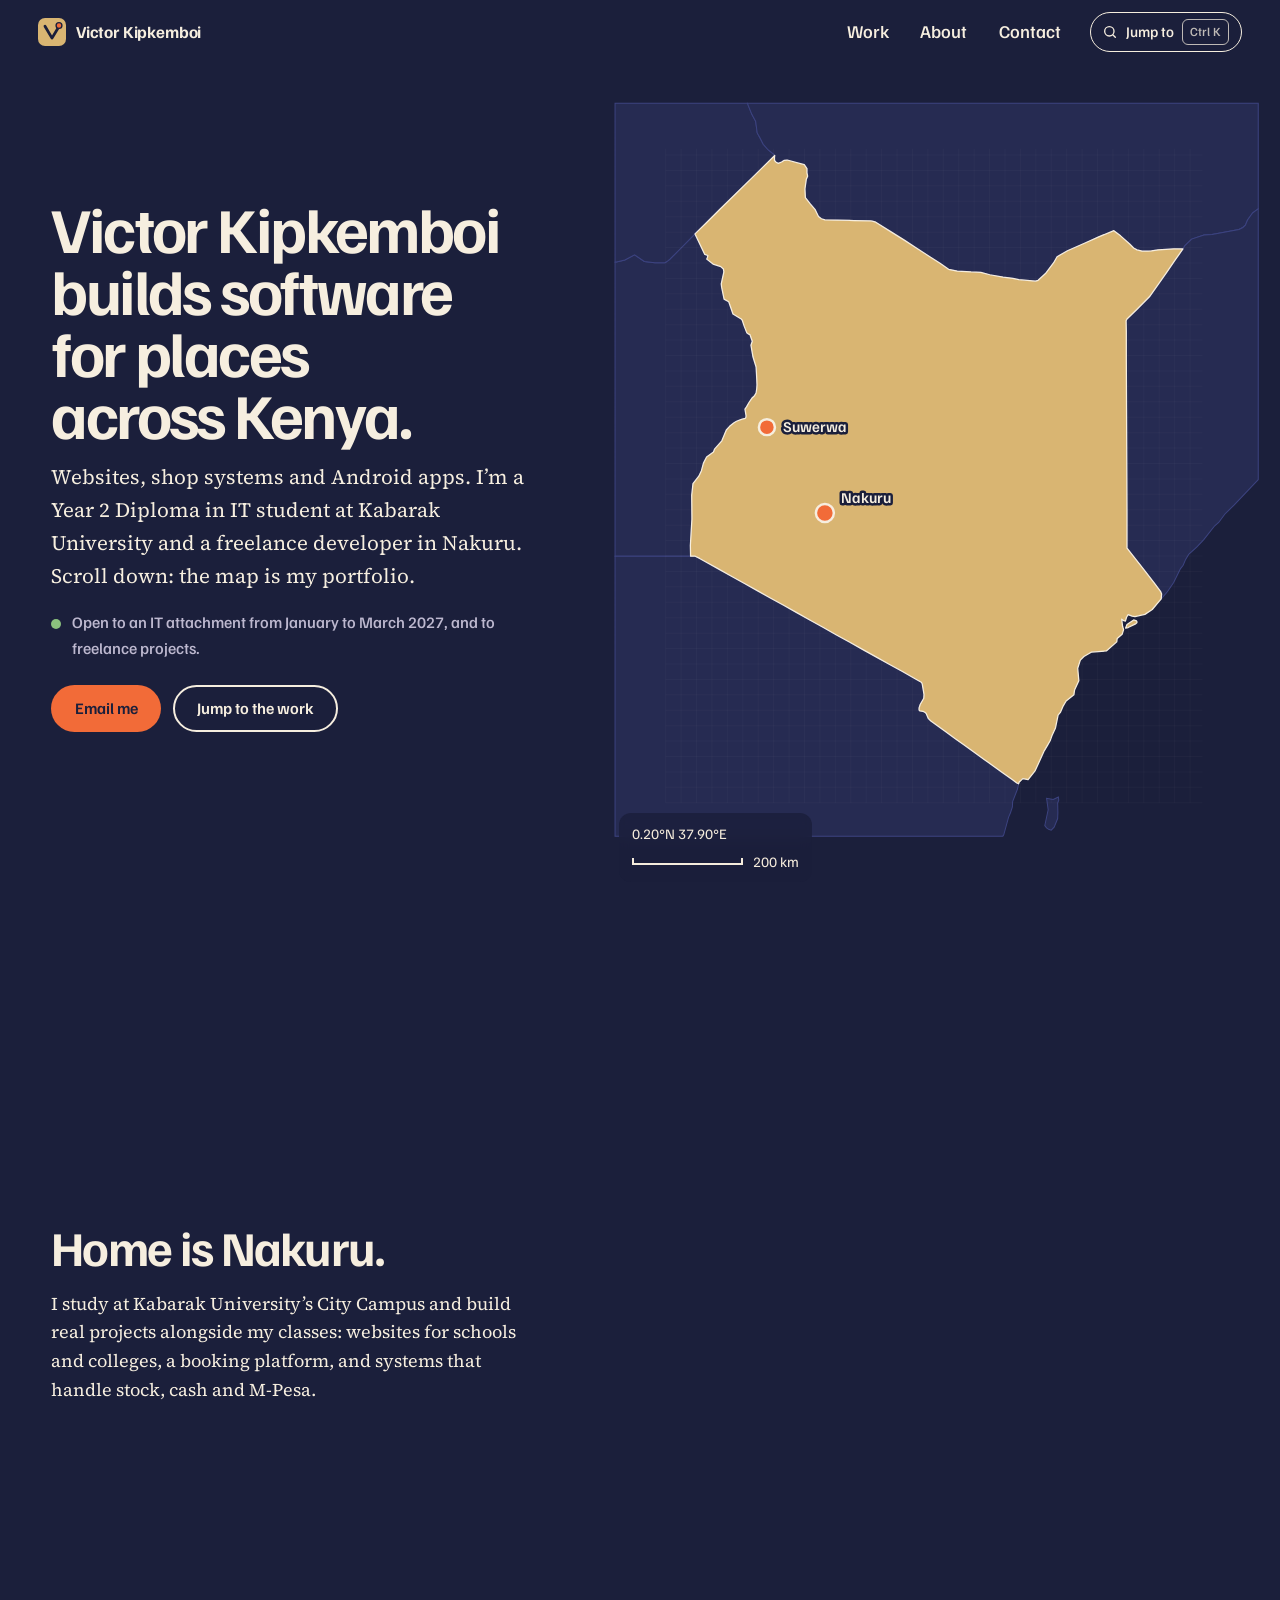
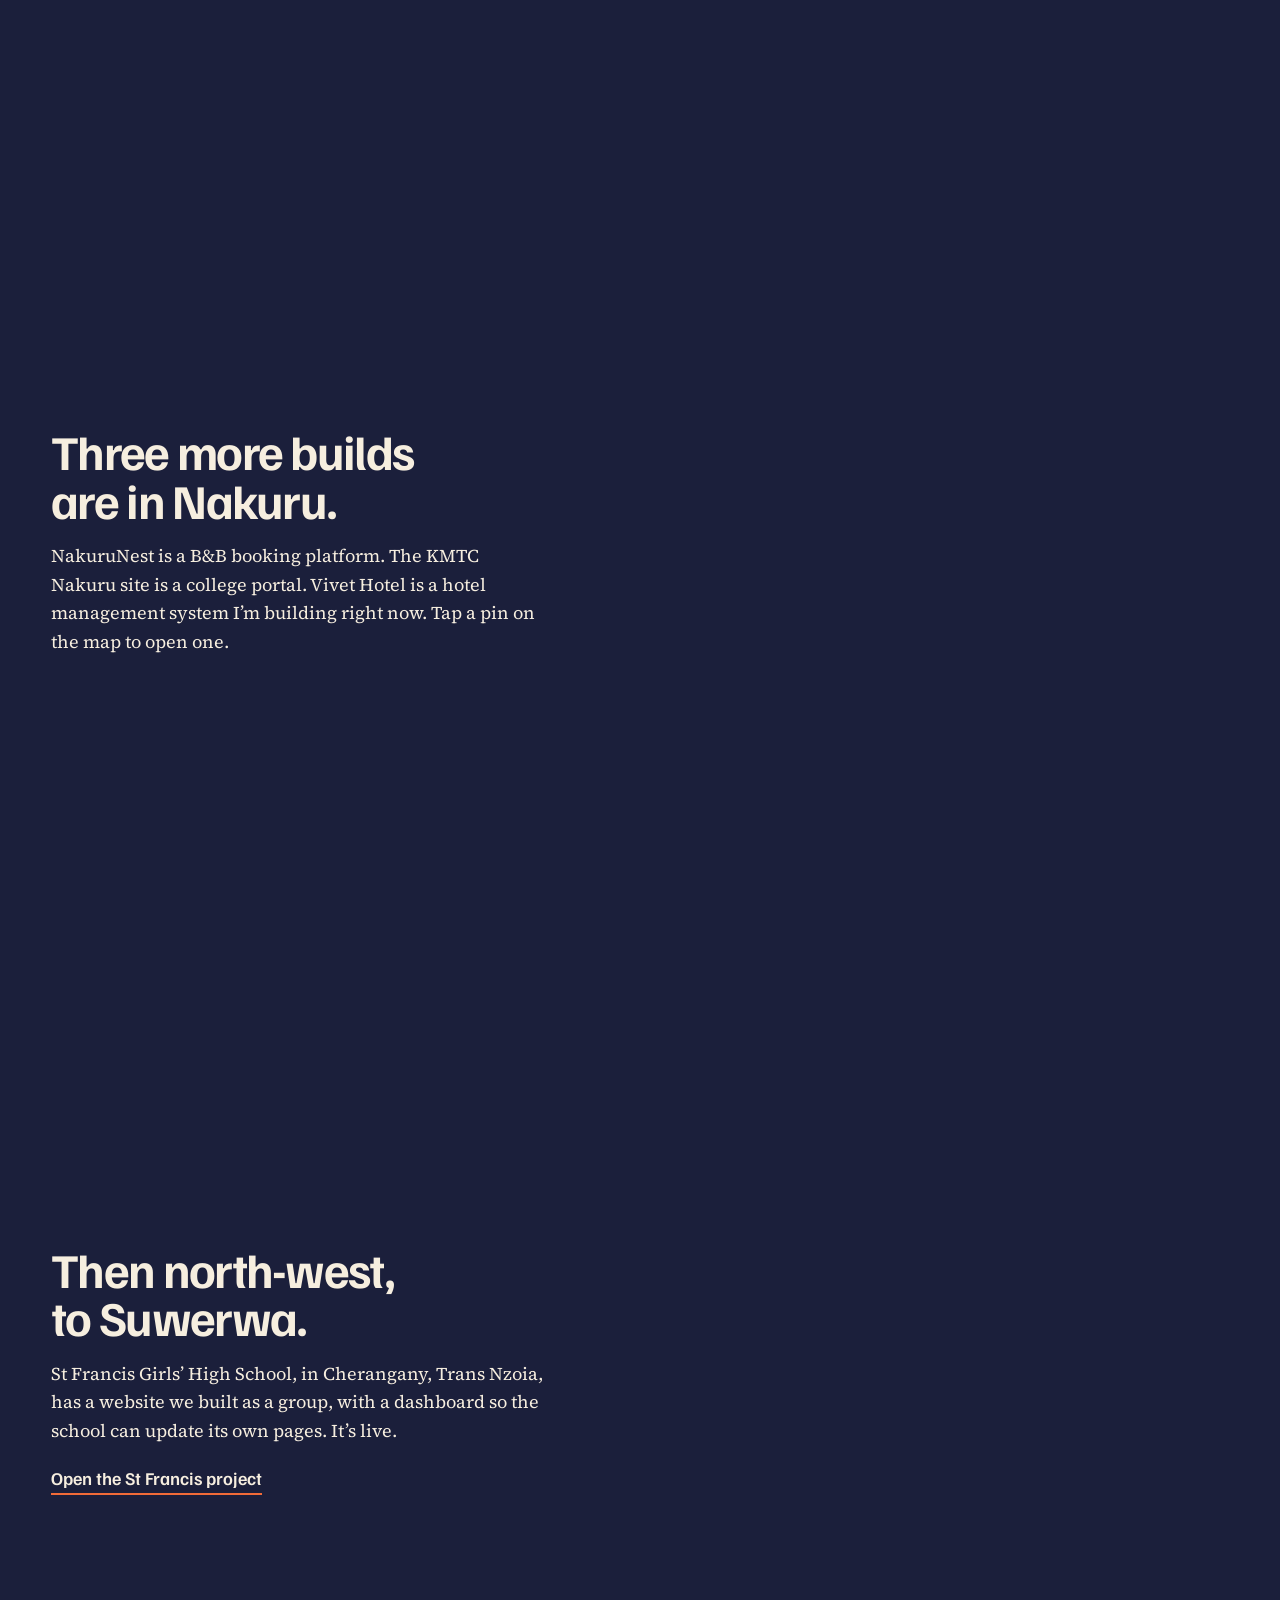
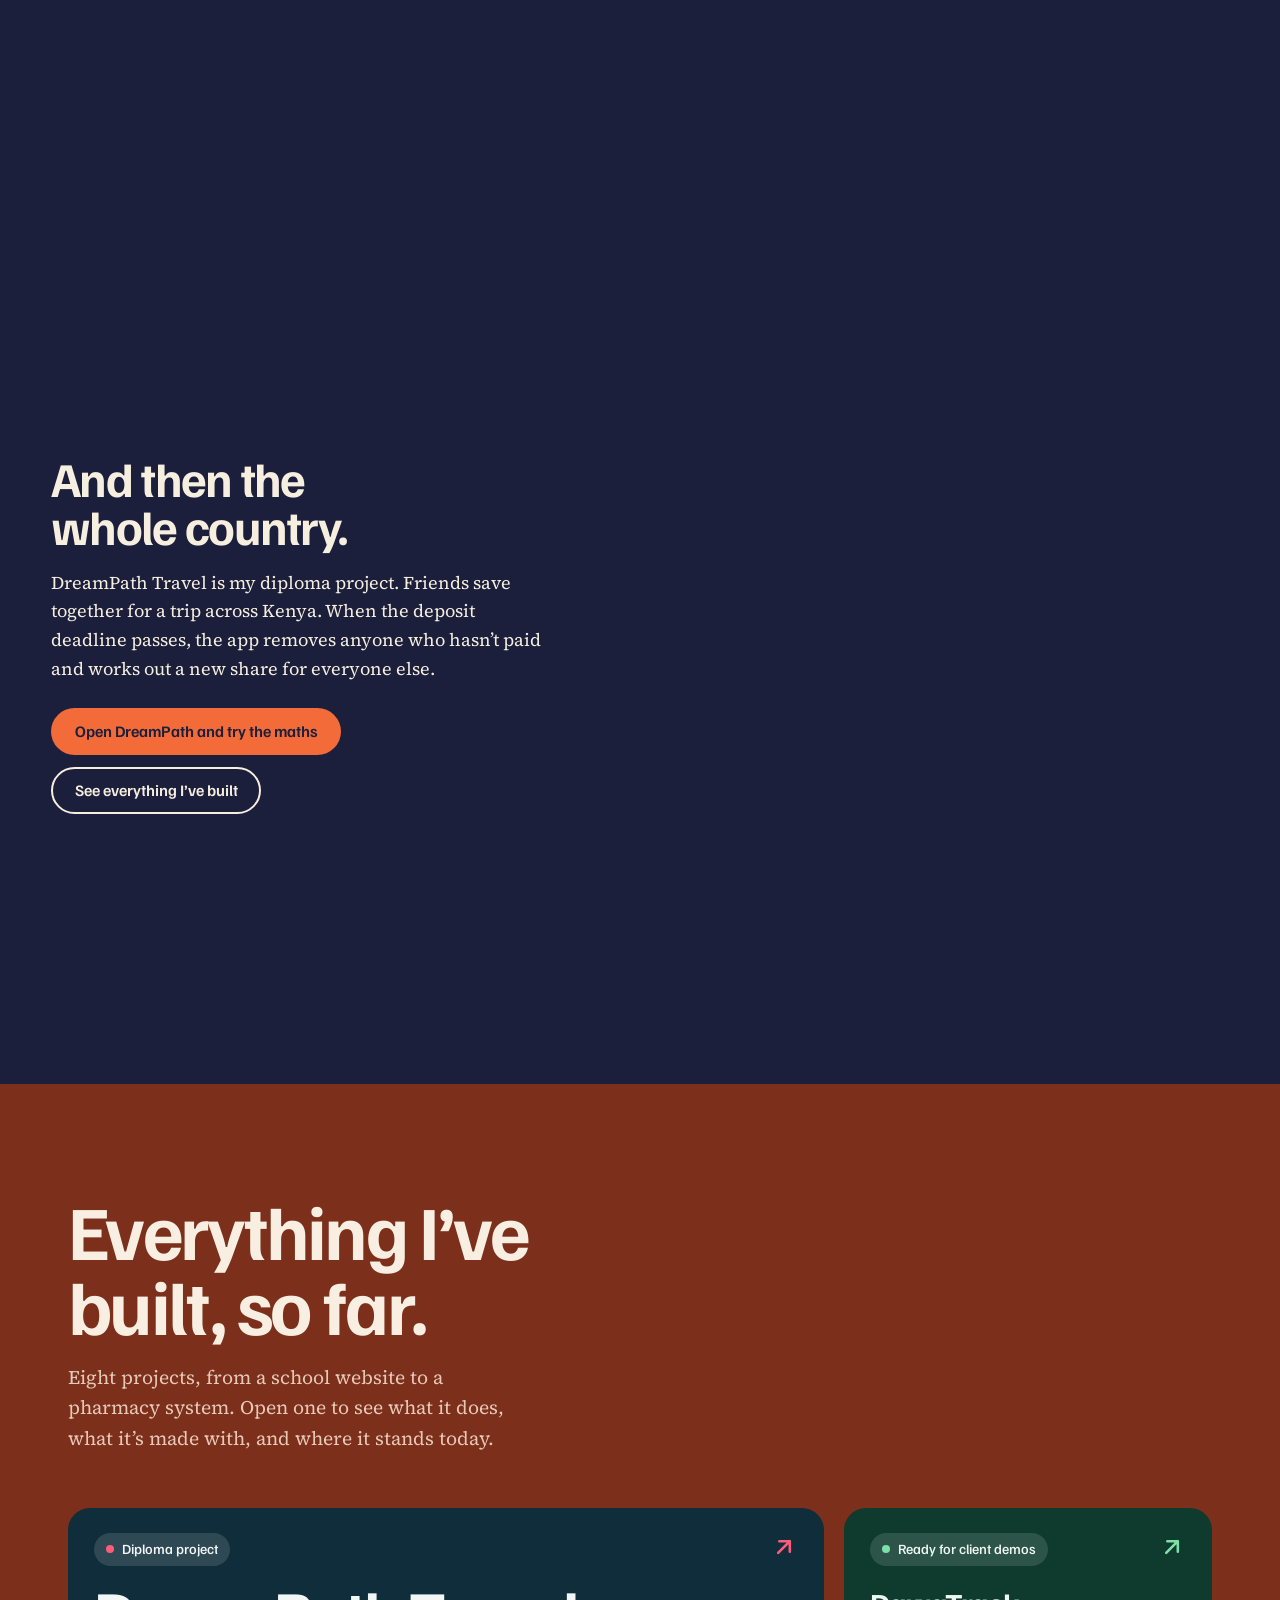
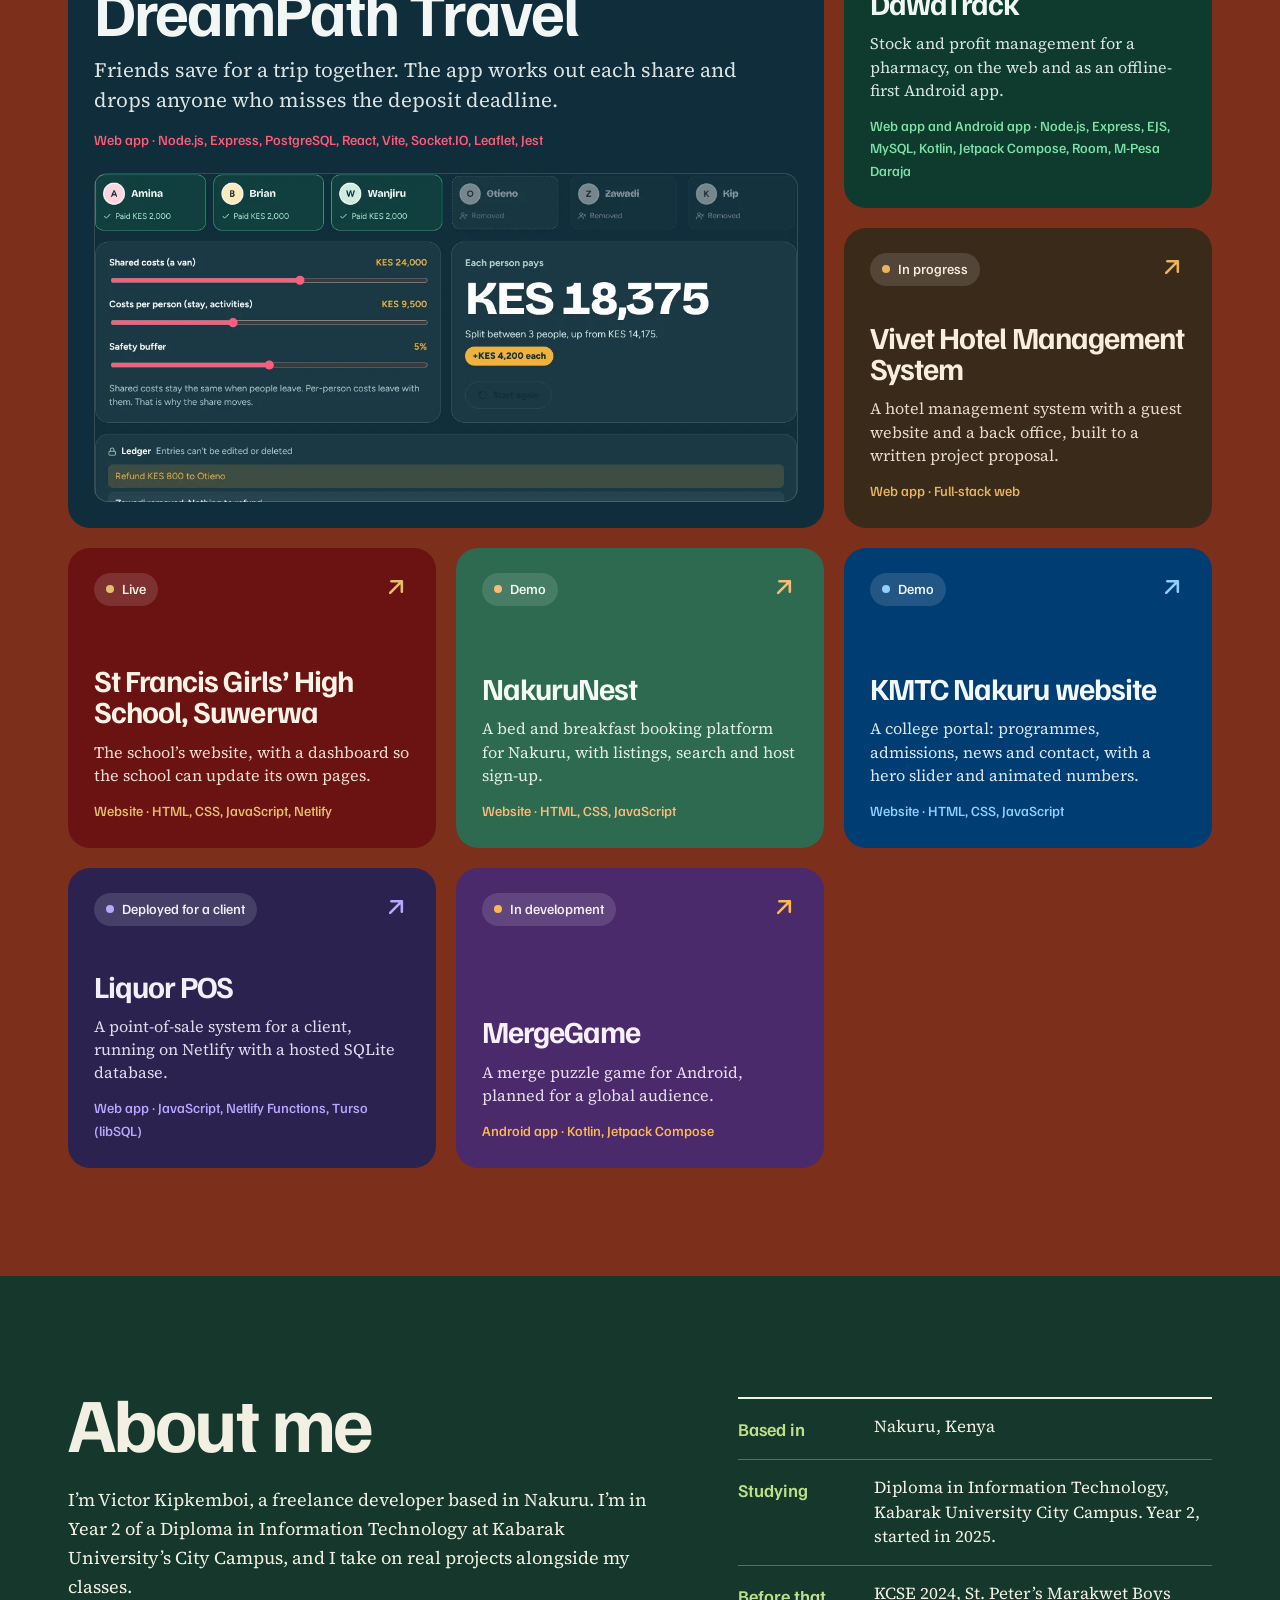
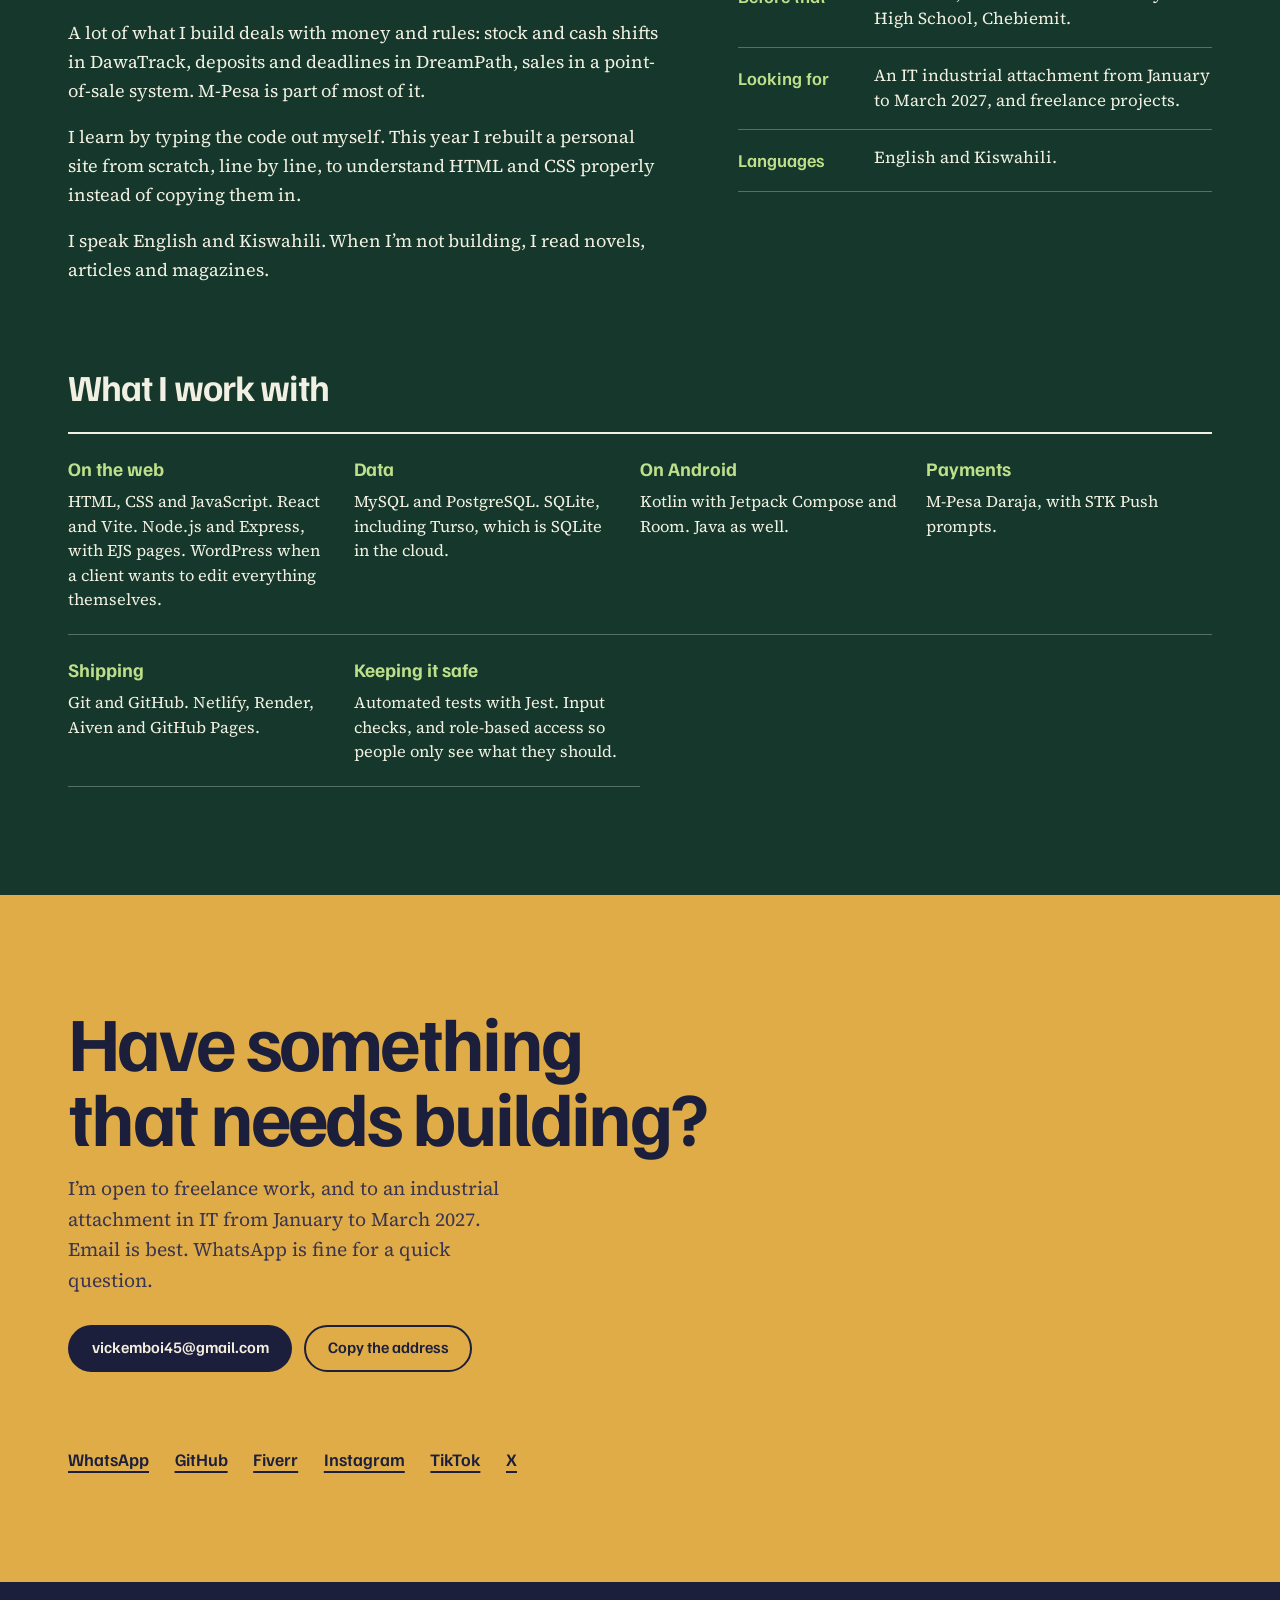
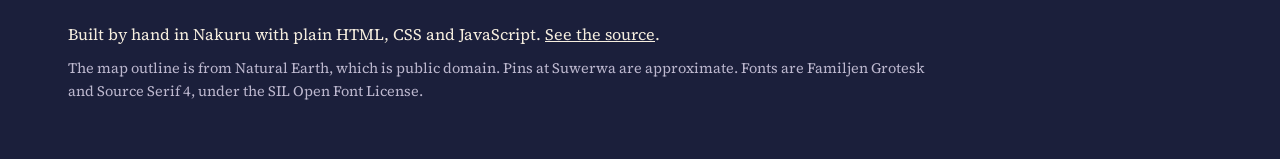
==== commit 2c7508b9: "Rebuild portfolio as a scroll-driven map of Kenya The page is now a map story: scrolling moves the c" ====
--- a/index.html
+++ b/index.html
@@ -1,322 +1,185 @@
-<!DOCTYPE html>
+<!doctype html>
 <html lang="en">
 <head>
-  <meta charset="UTF-8">
-  <meta name="viewport" content="width=device-width, initial-scale=1.0">
-  <title>Victor — Portfolio</title>
-  <link rel="preconnect" href="https://fonts.googleapis.com">
-  <link rel="preconnect" href="https://fonts.gstatic.com" crossorigin>
-  <link href="https://fonts.googleapis.com/css2?family=Plus+Jakarta+Sans:wght@400;500;600&family=Syne:wght@700;800&display=swap" rel="stylesheet">
-  <link rel="stylesheet" href="style.css">
-  <script>(function(){const t=localStorage.getItem('theme');if(t==='light')document.documentElement.setAttribute('data-theme','light');}());</script>
+  <meta charset="utf-8">
+  <meta name="viewport" content="width=device-width, initial-scale=1">
+  <title>Victor Kipkemboi: web and Android developer in Nakuru</title>
+  <meta name="description" content="Victor Kipkemboi is a freelance web and Android developer and a Diploma in IT student at Kabarak University in Nakuru, Kenya. Explore his projects on a map of Kenya: DreamPath Travel, DawaTrack, school sites and more.">
+  <meta name="theme-color" content="#1B1F3B">
+  <meta property="og:title" content="Victor Kipkemboi: web and Android developer in Nakuru">
+  <meta property="og:description" content="Websites, shop systems and Android apps for places across Kenya. Scroll the map to see the work.">
+  <meta property="og:type" content="website">
+  <link rel="icon" href="logo.svg" type="image/svg+xml">
+  <link rel="preload" href="fonts/familjen-grotesk.woff2" as="font" type="font/woff2" crossorigin>
+  <link rel="preload" href="fonts/source-serif-4.woff2" as="font" type="font/woff2" crossorigin>
+  <link rel="stylesheet" href="css/site.css">
 </head>
-<body class="splash-active">
-  <canvas id="bg-canvas" aria-hidden="true"></canvas>
+<body data-tone="dusk">
+  <a class="skip" href="#story">Skip to the content</a>
 
-  <!-- FULL-SCREEN SPLASH -->
-  <div id="splash" aria-hidden="true">
-    <div class="splash-glow"></div>
-    <div class="splash-inner">
-      <svg class="splash-logo" viewBox="0 0 320 80" xmlns="http://www.w3.org/2000/svg" role="img" aria-label="Victor">
-        <defs>
-          <linearGradient id="si" x1="0" y1="0" x2="56" y2="56" gradientUnits="userSpaceOnUse">
-            <stop offset="0%"   stop-color="#818cf8"/>
-            <stop offset="100%" stop-color="#22d3ee"/>
-          </linearGradient>
-          <linearGradient id="st" x1="82" y1="0" x2="320" y2="0" gradientUnits="userSpaceOnUse">
-            <stop offset="0%"   stop-color="#818cf8"/>
-            <stop offset="100%" stop-color="#22d3ee"/>
-          </linearGradient>
-          <filter id="sg" x="-30%" y="-30%" width="160%" height="160%">
-            <feGaussianBlur in="SourceGraphic" stdDeviation="2.8" result="b"/>
-            <feMerge><feMergeNode in="b"/><feMergeNode in="SourceGraphic"/></feMerge>
-          </filter>
-        </defs>
-        <rect x="10" y="10" width="60" height="60" rx="16" fill="url(#si)" fill-opacity="0.14"/>
-        <rect x="10" y="10" width="60" height="60" rx="16" fill="none" stroke="url(#si)" stroke-width="1.5" opacity="0.55"/>
-        <path d="M21 22 L40 56 L59 22" fill="none" stroke="url(#si)" stroke-width="7" stroke-linecap="round" stroke-linejoin="round" filter="url(#sg)" opacity="0.6"/>
-        <path d="M21 22 L40 56 L59 22" fill="none" stroke="url(#si)" stroke-width="6" stroke-linecap="round" stroke-linejoin="round"/>
-        <text x="84" y="51" font-family="Syne,'Segoe UI',system-ui,sans-serif" font-weight="800" font-size="34" letter-spacing="-0.8" fill="url(#st)">Victor</text>
-        <circle cx="305" cy="50" r="4" fill="#22d3ee" opacity="0.85"/>
-      </svg>
-      <p class="splash-tagline">Frontend Developer &amp; UX/UI Designer</p>
-    </div>
-  </div>
-
-  <header>
-    <nav>
-      <a href="#home" class="logo">
-        <svg class="logo-mark" viewBox="0 0 32 32" xmlns="http://www.w3.org/2000/svg" aria-hidden="true">
-          <defs>
-            <linearGradient id="lm" x1="0" y1="0" x2="32" y2="32" gradientUnits="userSpaceOnUse">
-              <stop offset="0%"   stop-color="#818cf8"/>
-              <stop offset="100%" stop-color="#22d3ee"/>
-            </linearGradient>
-          </defs>
-          <rect width="32" height="32" rx="8" fill="url(#lm)" fill-opacity="0.18"/>
-          <rect width="32" height="32" rx="8" fill="none" stroke="url(#lm)" stroke-width="1.2" opacity="0.5"/>
-          <path d="M8 9 L16 23 L24 9" fill="none" stroke="url(#lm)" stroke-width="3.5" stroke-linecap="round" stroke-linejoin="round"/>
-        </svg>
-        Victor
-      </a>
-      <ul class="nav-links">
-        <li><a href="#about">About</a></li>
-        <li><a href="#skills">Skills</a></li>
-        <li><a href="#projects">Projects</a></li>
-        <li><a href="#contact">Contact</a></li>
-      </ul>
-      <div class="nav-socials" aria-label="Social profiles">
-        <a href="https://wa.me/254757593161" target="_blank" rel="noopener" class="nav-social-link whatsapp" aria-label="WhatsApp">
-          <svg viewBox="0 0 24 24" fill="currentColor"><path d="M17.472 14.382c-.297-.149-1.758-.867-2.03-.967-.273-.099-.471-.148-.67.15-.197.297-.767.966-.94 1.164-.173.199-.347.223-.644.075-.297-.15-1.255-.463-2.39-1.475-.883-.788-1.48-1.761-1.653-2.059-.173-.297-.018-.458.13-.606.134-.133.298-.347.446-.52.149-.174.198-.298.298-.497.099-.198.05-.371-.025-.52-.075-.149-.669-1.612-.916-2.207-.242-.579-.487-.5-.669-.51-.173-.008-.371-.01-.57-.01-.198 0-.52.074-.792.372-.272.297-1.04 1.016-1.04 2.479 0 1.462 1.065 2.875 1.213 3.074.149.198 2.096 3.2 5.077 4.487.709.306 1.262.489 1.694.625.712.227 1.36.195 1.871.118.571-.085 1.758-.719 2.006-1.413.248-.694.248-1.289.173-1.413-.074-.124-.272-.198-.57-.347m-5.421 7.403h-.004a9.87 9.87 0 01-5.031-1.378l-.361-.214-3.741.982.998-3.648-.235-.374a9.86 9.86 0 01-1.51-5.26c.001-5.45 4.436-9.884 9.888-9.884 2.64 0 5.122 1.03 6.988 2.898a9.825 9.825 0 012.893 6.994c-.003 5.45-4.437 9.884-9.885 9.884m8.413-18.297A11.815 11.815 0 0012.05 0C5.495 0 .16 5.335.157 11.892c0 2.096.547 4.142 1.588 5.945L.057 24l6.305-1.654a11.882 11.882 0 005.683 1.448h.005c6.554 0 11.89-5.335 11.893-11.893a11.821 11.821 0 00-3.48-8.413z"/></svg>
-        </a>
-        <a href="https://www.instagram.com/mb01._v._?igsh=MWRpbXd4ajc3bjlrNQ==" target="_blank" rel="noopener" class="nav-social-link instagram" aria-label="Instagram">
-          <svg viewBox="0 0 24 24" fill="currentColor"><path d="M12 2.163c3.204 0 3.584.012 4.85.07 3.252.148 4.771 1.691 4.919 4.919.058 1.265.069 1.645.069 4.849 0 3.205-.012 3.584-.069 4.849-.149 3.225-1.664 4.771-4.919 4.919-1.266.058-1.644.07-4.85.07-3.204 0-3.584-.012-4.849-.07-3.26-.149-4.771-1.699-4.919-4.92-.058-1.265-.07-1.644-.07-4.849 0-3.204.013-3.583.07-4.849.149-3.227 1.664-4.771 4.919-4.919 1.266-.057 1.645-.069 4.849-.069zm0-2.163c-3.259 0-3.667.014-4.947.072-4.358.2-6.78 2.618-6.98 6.98-.059 1.281-.073 1.689-.073 4.948 0 3.259.014 3.668.072 4.948.2 4.358 2.618 6.78 6.98 6.98 1.281.058 1.689.072 4.948.072 3.259 0 3.668-.014 4.948-.072 4.354-.2 6.782-2.618 6.979-6.98.059-1.28.073-1.689.073-4.948 0-3.259-.014-3.667-.072-4.947-.196-4.354-2.617-6.78-6.979-6.98-1.281-.059-1.69-.073-4.949-.073zm0 5.838c-3.403 0-6.162 2.759-6.162 6.162s2.759 6.163 6.162 6.163 6.162-2.759 6.162-6.163c0-3.403-2.759-6.162-6.162-6.162zm0 10.162c-2.209 0-4-1.79-4-4 0-2.209 1.791-4 4-4s4 1.791 4 4c0 2.21-1.791 4-4 4zm6.406-11.845c-.796 0-1.441.645-1.441 1.44s.645 1.44 1.441 1.44c.795 0 1.439-.645 1.439-1.44s-.644-1.44-1.439-1.44z"/></svg>
-        </a>
-        <a href="https://www.tiktok.com/@coushy?_r=1&_t=ZS-9746OSdr5FNtiktok" target="_blank" rel="noopener" class="nav-social-link tiktok" aria-label="TikTok">
-          <svg viewBox="0 0 24 24" fill="currentColor"><path d="M19.59 6.69a4.83 4.83 0 01-3.77-4.25V2h-3.45v13.67a2.89 2.89 0 01-2.88 2.5 2.89 2.89 0 01-2.89-2.89 2.89 2.89 0 012.89-2.89c.28 0 .54.04.79.1V9.01a6.33 6.33 0 00-.79-.05 6.34 6.34 0 00-6.34 6.34 6.34 6.34 0 006.34 6.34 6.34 6.34 0 006.33-6.34V9.02a8.16 8.16 0 004.77 1.52V7.1a4.85 4.85 0 01-1-.41z"/></svg>
-        </a>
-        <a href="https://x.com/Vincent33946658ner" target="_blank" rel="noopener" class="nav-social-link x-twitter" aria-label="X / Twitter">
-          <svg viewBox="0 0 24 24" fill="currentColor"><path d="M18.244 2.25h3.308l-7.227 8.26 8.502 11.24H16.17l-4.714-6.231-5.401 6.231H2.748l7.73-8.835L1.254 2.25H8.08l4.253 5.622zm-1.161 17.52h1.833L7.084 4.126H5.117z"/></svg>
-        </a>
-        <a href="https://github.com/vick45-dotner" target="_blank" rel="noopener" class="nav-social-link github" aria-label="GitHub">
-          <svg viewBox="0 0 24 24" fill="currentColor"><path d="M12 .297c-6.63 0-12 5.373-12 12 0 5.303 3.438 9.8 8.205 11.385.6.113.82-.258.82-.577 0-.285-.01-1.04-.015-2.04-3.338.724-4.042-1.61-4.042-1.61C4.422 18.07 3.633 17.7 3.633 17.7c-1.087-.744.084-.729.084-.729 1.205.084 1.838 1.236 1.838 1.236 1.07 1.835 2.809 1.305 3.495.998.108-.776.417-1.305.76-1.605-2.665-.3-5.466-1.332-5.466-5.93 0-1.31.465-2.38 1.235-3.22-.135-.303-.54-1.523.105-3.176 0 0 1.005-.322 3.3 1.23.96-.267 1.98-.399 3-.405 1.02.006 2.04.138 3 .405 2.28-1.552 3.285-1.23 3.285-1.23.645 1.653.24 2.873.12 3.176.765.84 1.23 1.91 1.23 3.22 0 4.61-2.805 5.625-5.475 5.92.42.36.81 1.096.81 2.22 0 1.606-.015 2.896-.015 3.286 0 .315.21.69.825.57C20.565 22.092 24 17.592 24 12.297c0-6.627-5.373-12-12-12"/></svg>
-        </a>
-      </div>
-      <button class="theme-toggle" id="themeToggle" aria-label="Toggle dark/light mode">
-        <svg class="icon-moon" viewBox="0 0 24 24" fill="none" stroke="currentColor" stroke-width="2" stroke-linecap="round" stroke-linejoin="round" aria-hidden="true"><path d="M21 12.79A9 9 0 1 1 11.21 3 7 7 0 0 0 21 12.79z"/></svg>
-        <svg class="icon-sun" viewBox="0 0 24 24" fill="none" stroke="currentColor" stroke-width="2" stroke-linecap="round" stroke-linejoin="round" aria-hidden="true"><circle cx="12" cy="12" r="5"/><line x1="12" y1="1" x2="12" y2="3"/><line x1="12" y1="21" x2="12" y2="23"/><line x1="4.22" y1="4.22" x2="5.64" y2="5.64"/><line x1="18.36" y1="18.36" x2="19.78" y2="19.78"/><line x1="1" y1="12" x2="3" y2="12"/><line x1="21" y1="12" x2="23" y2="12"/><line x1="4.22" y1="19.78" x2="5.64" y2="18.36"/><line x1="18.36" y1="5.64" x2="19.78" y2="4.22"/></svg>
-      </button>
-      <button class="nav-hamburger" id="navHamburger" aria-label="Open menu" aria-expanded="false">
-        <span></span><span></span><span></span>
+  <header class="top" id="top">
+    <a class="brand" href="#story" aria-label="Victor Kipkemboi, back to the top">
+      <svg viewBox="0 0 32 32" width="28" height="28" aria-hidden="true"><rect width="32" height="32" rx="8" fill="#D9B572"/><path d="M8 9.5 16 23l6.6-11" fill="none" stroke="#1B1F3B" stroke-width="3.2" stroke-linecap="round" stroke-linejoin="round"/><circle cx="24" cy="8.6" r="3.3" fill="#F26B38" stroke="#1B1F3B" stroke-width="1.6"/></svg>
+      <span>Victor Kipkemboi</span>
+    </a>
+    <nav aria-label="Sections">
+      <a href="#work">Work</a>
+      <a href="#about">About</a>
+      <a href="#contact">Contact</a>
+      <button type="button" class="jump" id="openJump" aria-label="Quick jump to a project or section">
+        <svg viewBox="0 0 24 24" width="16" height="16" fill="none" stroke="currentColor" stroke-width="2" stroke-linecap="round" aria-hidden="true"><circle cx="11" cy="11" r="7"/><path d="m20 20-3.5-3.5"/></svg>
+        <span class="jump-text">Jump to</span><kbd>Ctrl K</kbd>
       </button>
     </nav>
   </header>
 
-  <!-- MOBILE MENU DRAWER -->
-  <div class="mobile-menu-overlay" id="mobileMenuOverlay"></div>
-  <div class="mobile-menu" id="mobileMenu" aria-hidden="true">
-    <button class="mobile-menu-close" id="mobileMenuClose" aria-label="Close menu">&#10005;</button>
-    <ul>
-      <li><a href="#about">About</a></li>
-      <li><a href="#skills">Skills</a></li>
-      <li><a href="#projects">Projects</a></li>
-      <li><a href="#contact">Contact</a></li>
-    </ul>
-    <div class="mobile-menu-socials">
-      <a href="https://wa.me/254757593161" target="_blank" rel="noopener" class="social-link whatsapp" aria-label="WhatsApp">
-        <svg viewBox="0 0 24 24" fill="currentColor"><path d="M17.472 14.382c-.297-.149-1.758-.867-2.03-.967-.273-.099-.471-.148-.67.15-.197.297-.767.966-.94 1.164-.173.199-.347.223-.644.075-.297-.15-1.255-.463-2.39-1.475-.883-.788-1.48-1.761-1.653-2.059-.173-.297-.018-.458.13-.606.134-.133.298-.347.446-.52.149-.174.198-.298.298-.497.099-.198.05-.371-.025-.52-.075-.149-.669-1.612-.916-2.207-.242-.579-.487-.5-.669-.51-.173-.008-.371-.01-.57-.01-.198 0-.52.074-.792.372-.272.297-1.04 1.016-1.04 2.479 0 1.462 1.065 2.875 1.213 3.074.149.198 2.096 3.2 5.077 4.487.709.306 1.262.489 1.694.625.712.227 1.36.195 1.871.118.571-.085 1.758-.719 2.006-1.413.248-.694.248-1.289.173-1.413-.074-.124-.272-.198-.57-.347m-5.421 7.403h-.004a9.87 9.87 0 01-5.031-1.378l-.361-.214-3.741.982.998-3.648-.235-.374a9.86 9.86 0 01-1.51-5.26c.001-5.45 4.436-9.884 9.888-9.884 2.64 0 5.122 1.03 6.988 2.898a9.825 9.825 0 012.893 6.994c-.003 5.45-4.437 9.884-9.885 9.884m8.413-18.297A11.815 11.815 0 0012.05 0C5.495 0 .16 5.335.157 11.892c0 2.096.547 4.142 1.588 5.945L.057 24l6.305-1.654a11.882 11.882 0 005.683 1.448h.005c6.554 0 11.89-5.335 11.893-11.893a11.821 11.821 0 00-3.48-8.413z"/></svg>
-        <span>WhatsApp</span>
-      </a>
-      <a href="https://www.instagram.com/mb01._v._?igsh=MWRpbXd4ajc3bjlrNQ==" target="_blank" rel="noopener" class="social-link instagram" aria-label="Instagram">
-        <svg viewBox="0 0 24 24" fill="currentColor"><path d="M12 2.163c3.204 0 3.584.012 4.85.07 3.252.148 4.771 1.691 4.919 4.919.058 1.265.069 1.645.069 4.849 0 3.205-.012 3.584-.069 4.849-.149 3.225-1.664 4.771-4.919 4.919-1.266.058-1.644.07-4.85.07-3.204 0-3.584-.012-4.849-.07-3.26-.149-4.771-1.699-4.919-4.92-.058-1.265-.07-1.644-.07-4.849 0-3.204.013-3.583.07-4.849.149-3.227 1.664-4.771 4.919-4.919 1.266-.057 1.645-.069 4.849-.069zm0-2.163c-3.259 0-3.667.014-4.947.072-4.358.2-6.78 2.618-6.98 6.98-.059 1.281-.073 1.689-.073 4.948 0 3.259.014 3.668.072 4.948.2 4.358 2.618 6.78 6.98 6.98 1.281.058 1.689.072 4.948.072 3.259 0 3.668-.014 4.948-.072 4.354-.2 6.782-2.618 6.979-6.98.059-1.28.073-1.689.073-4.948 0-3.259-.014-3.667-.072-4.947-.196-4.354-2.617-6.78-6.979-6.98-1.281-.059-1.69-.073-4.949-.073zm0 5.838c-3.403 0-6.162 2.759-6.162 6.162s2.759 6.163 6.162 6.163 6.162-2.759 6.162-6.163c0-3.403-2.759-6.162-6.162-6.162zm0 10.162c-2.209 0-4-1.79-4-4 0-2.209 1.791-4 4-4s4 1.791 4 4c0 2.21-1.791 4-4 4zm6.406-11.845c-.796 0-1.441.645-1.441 1.44s.645 1.44 1.441 1.44c.795 0 1.439-.645 1.439-1.44s-.644-1.44-1.439-1.44z"/></svg>
-        <span>Instagram</span>
-      </a>
-      <a href="https://www.tiktok.com/@coushy?_r=1&_t=ZS-9746OSdr5FNtiktok" target="_blank" rel="noopener" class="social-link tiktok" aria-label="TikTok">
-        <svg viewBox="0 0 24 24" fill="currentColor"><path d="M19.59 6.69a4.83 4.83 0 01-3.77-4.25V2h-3.45v13.67a2.89 2.89 0 01-2.88 2.5 2.89 2.89 0 01-2.89-2.89 2.89 2.89 0 012.89-2.89c.28 0 .54.04.79.1V9.01a6.33 6.33 0 00-.79-.05 6.34 6.34 0 00-6.34 6.34 6.34 6.34 0 006.34 6.34 6.34 6.34 0 006.33-6.34V9.02a8.16 8.16 0 004.77 1.52V7.1a4.85 4.85 0 01-1-.41z"/></svg>
-        <span>TikTok</span>
-      </a>
-      <a href="https://x.com/Vincent33946658ner" target="_blank" rel="noopener" class="social-link x-twitter" aria-label="X / Twitter">
-        <svg viewBox="0 0 24 24" fill="currentColor"><path d="M18.244 2.25h3.308l-7.227 8.26 8.502 11.24H16.17l-4.714-6.231-5.401 6.231H2.748l7.73-8.835L1.254 2.25H8.08l4.253 5.622zm-1.161 17.52h1.833L7.084 4.126H5.117z"/></svg>
-        <span>X (Twitter)</span>
-      </a>
-      <a href="https://github.com/vick45-dotner" target="_blank" rel="noopener" class="social-link github" aria-label="GitHub">
-        <svg viewBox="0 0 24 24" fill="currentColor"><path d="M12 .297c-6.63 0-12 5.373-12 12 0 5.303 3.438 9.8 8.205 11.385.6.113.82-.258.82-.577 0-.285-.01-1.04-.015-2.04-3.338.724-4.042-1.61-4.042-1.61C4.422 18.07 3.633 17.7 3.633 17.7c-1.087-.744.084-.729.084-.729 1.205.084 1.838 1.236 1.838 1.236 1.07 1.835 2.809 1.305 3.495.998.108-.776.417-1.305.76-1.605-2.665-.3-5.466-1.332-5.466-5.93 0-1.31.465-2.38 1.235-3.22-.135-.303-.54-1.523.105-3.176 0 0 1.005-.322 3.3 1.23.96-.267 1.98-.399 3-.405 1.02.006 2.04.138 3 .405 2.28-1.552 3.285-1.23 3.285-1.23.645 1.653.24 2.873.12 3.176.765.84 1.23 1.91 1.23 3.22 0 4.61-2.805 5.625-5.475 5.92.42.36.81 1.096.81 2.22 0 1.606-.015 2.896-.015 3.286 0 .315.21.69.825.57C20.565 22.092 24 17.592 24 12.297c0-6.627-5.373-12-12-12"/></svg>
-        <span>GitHub</span>
-      </a>
-    </div>
-    <div class="mobile-menu-footer">
-      <a href="mailto:simplykae2@gmail.com" class="btn btn-primary">Get in Touch</a>
-    </div>
-  </div>
+  <main>
+    <!-- 1. The map story: the first screen is also the first step -->
+    <section id="story" class="story" data-tone="dusk" aria-label="Who I am, and where my work is">
+      <div class="story-grid">
+        <div class="stage" id="stage">
+          <svg class="map" id="map" role="img" aria-label="A map of Kenya. Pins mark Nakuru, where I live and where several projects are, Suwerwa in Trans Nzoia where a school website is, and the eleven places that DreamPath Travel knows about."></svg>
+          <div class="readout" aria-hidden="true">
+            <span id="coords">0.30°S 36.08°E</span>
+            <span class="scalebar"><i id="scaleLine"></i><span id="scaleText">100 km</span></span>
+          </div>
+        </div>
 
-  <main>
+        <div class="steps" id="steps">
+          <div class="step" data-step="0">
+            <h1>Victor Kipkemboi builds software for places across Kenya.</h1>
+            <p class="lede">Websites, shop systems and Android apps. I&rsquo;m a Year 2 Diploma in IT student at Kabarak University and a freelance developer in Nakuru. Scroll down: the map is my portfolio.</p>
+            <p class="avail"><span class="dot" aria-hidden="true"></span>Open to an IT attachment from January to March 2027, and to freelance projects.</p>
+            <div class="actions">
+              <a class="btn btn-solid" href="mailto:vickemboi45@gmail.com">Email me</a>
+              <a class="btn btn-line" href="#work">Jump to the work</a>
+            </div>
+          </div>
 
-    <!-- HERO -->
-    <section id="home">
-      <div class="hero-orb orb-1" aria-hidden="true"></div>
-      <div class="hero-orb orb-2" aria-hidden="true"></div>
-      <div class="hero-orb orb-3" aria-hidden="true"></div>
-      <p class="eyebrow">Available for work</p>
-      <h1>Hi, I'm Victor</h1>
-      <p class="hero-role" data-text="Frontend Developer &amp; UX/UI Designer"></p>
-      <p class="hero-desc">I build digital products that load in seconds, sell in minutes, and stay out of their own way — for startups, e-commerce brands, and SaaS teams who don't have time to wait for "perfect."</p>
-      <div class="btn-group">
-        <a href="#projects" class="btn btn-primary ripple">View My Work</a>
-        <a href="#contact" class="btn btn-outline ripple">Get in Touch</a>
-      </div>
-    </section>
+          <div class="step" data-step="1">
+            <h2>Home is Nakuru.</h2>
+            <p>I study at Kabarak University&rsquo;s City Campus and build real projects alongside my classes: websites for schools and colleges, a booking platform, and systems that handle stock, cash and M-Pesa.</p>
+          </div>
 
-    <!-- ABOUT -->
-    <div id="about-stripe">
-    <section id="about">
-      <h2>About Me</h2>
-      <div class="about-layout">
-        <div class="about-text">
-          <p class="reveal" data-delay="0">I'm a frontend developer and UX/UI designer who turns ideas into fast, clean, and conversion-focused digital products.</p>
-          <p class="reveal" data-delay="100">I work with startups, e-commerce brands, and SaaS teams — handling everything from initial design to final deployment so you get a finished product, not a handoff headache.</p>
-          <p class="reveal" data-delay="200">When I'm not building, I'm studying what makes interfaces tick — from typography to interaction patterns — so every pixel earns its place.</p>
-        </div>
-        <div class="about-stats">
-          <div class="stat reveal" data-delay="0">
-            <span class="stat-number" data-target="20" data-suffix="+">0</span>
-            <span class="stat-label">Projects Delivered</span>
+          <div class="step" data-step="2">
+            <h2>Three more builds are in Nakuru.</h2>
+            <p>NakuruNest is a B&amp;B booking platform. The KMTC Nakuru site is a college portal. Vivet Hotel is a hotel management system I&rsquo;m building right now. Tap a pin on the map to open one.</p>
           </div>
-          <div class="stat reveal" data-delay="120">
-            <span class="stat-number" data-target="2" data-suffix="+">0</span>
-            <span class="stat-label">Years Experience</span>
+
+          <div class="step" data-step="3">
+            <h2>Then north-west, to Suwerwa.</h2>
+            <p>St Francis Girls&rsquo; High School, in Cherangany, Trans Nzoia, has a website we built as a group, with a dashboard so the school can update its own pages. It&rsquo;s live.</p>
+            <p><button type="button" class="textlink" data-open="stfrancis">Open the St Francis project</button></p>
           </div>
-          <div class="stat reveal" data-delay="240">
-            <span class="stat-number" data-target="99" data-suffix=".9%">0</span>
-            <span class="stat-label">Client Satisfaction</span>
+
+          <div class="step" data-step="4">
+            <h2>And then the whole country.</h2>
+            <p>DreamPath Travel is my diploma project. Friends save together for a trip across Kenya. When the deposit deadline passes, the app removes anyone who hasn&rsquo;t paid and works out a new share for everyone else.</p>
+            <div class="actions">
+              <button type="button" class="btn btn-solid" data-open="dreampath">Open DreamPath and try the maths</button>
+              <a class="btn btn-line" href="#work">See everything I&rsquo;ve built</a>
+            </div>
           </div>
         </div>
       </div>
     </section>
-    </div>
 
-    <!-- SKILLS -->
-    <section id="skills">
-      <h2>What I Do</h2>
-      <div class="grid">
-        <div class="card tilt reveal" data-delay="0">
-          <div class="icon">🌐</div>
-          <h3>Website Creation</h3>
-          <p>Responsive, modern sites built from scratch with clean code and fast load times.</p>
+    <!-- 2. The work -->
+    <section id="work" class="work" data-tone="laterite" aria-labelledby="work-h">
+      <div class="wrap">
+        <h2 id="work-h" class="big">Everything I&rsquo;ve built, so far.</h2>
+        <p class="intro">Eight projects, from a school website to a pharmacy system. Open one to see what it does, what it&rsquo;s made with, and where it stands today.</p>
+        <div class="tiles" id="tiles"></div>
+        <noscript><p class="intro">This section needs JavaScript. The projects are: DreamPath Travel, DawaTrack, Vivet Hotel Management System, St Francis Girls&rsquo; High School, NakuruNest, KMTC Nakuru website, Liquor POS and MergeGame. Email me at vickemboi45@gmail.com for details.</p></noscript>
+      </div>
+    </section>
+
+    <!-- 3. About -->
+    <section id="about" class="about" data-tone="acacia" aria-labelledby="about-h">
+      <div class="wrap about-grid">
+        <div class="about-text">
+          <h2 id="about-h" class="big">About me</h2>
+          <p>I&rsquo;m Victor Kipkemboi, a freelance developer based in Nakuru. I&rsquo;m in Year 2 of a Diploma in Information Technology at Kabarak University&rsquo;s City Campus, and I take on real projects alongside my classes.</p>
+          <p>A lot of what I build deals with money and rules: stock and cash shifts in DawaTrack, deposits and deadlines in DreamPath, sales in a point-of-sale system. M-Pesa is part of most of it.</p>
+          <p>I learn by typing the code out myself. This year I rebuilt a personal site from scratch, line by line, to understand HTML and CSS properly instead of copying them in.</p>
+          <p>I speak English and Kiswahili. When I&rsquo;m not building, I read novels, articles and magazines.</p>
         </div>
-        <div class="card tilt reveal" data-delay="100">
-          <div class="icon">🛒</div>
-          <h3>E-Commerce</h3>
-          <p>Online stores with carts, payments, and product management that convert visitors into buyers.</p>
-        </div>
-        <div class="card tilt reveal" data-delay="200">
-          <div class="icon">💻</div>
-          <h3>Software Development</h3>
-          <p>Custom applications tailored to your needs, built to scale as your business grows.</p>
-        </div>
-        <div class="card tilt reveal" data-delay="300">
-          <div class="icon">🎨</div>
-          <h3>UX / UI Design</h3>
-          <p>Intuitive, beautiful interfaces that look great and guide users toward action.</p>
+        <dl class="facts">
+          <div><dt>Based in</dt><dd>Nakuru, Kenya</dd></div>
+          <div><dt>Studying</dt><dd>Diploma in Information Technology, Kabarak University City Campus. Year 2, started in 2025.</dd></div>
+          <div><dt>Before that</dt><dd>KCSE 2024, St. Peter&rsquo;s Marakwet Boys High School, Chebiemit.</dd></div>
+          <div><dt>Looking for</dt><dd>An IT industrial attachment from January to March 2027, and freelance projects.</dd></div>
+          <div><dt>Languages</dt><dd>English and Kiswahili.</dd></div>
+        </dl>
+      </div>
+
+      <div class="wrap">
+        <h3 class="mid">What I work with</h3>
+        <div class="kit">
+          <div><h4>On the web</h4><p>HTML, CSS and JavaScript. React and Vite. Node.js and Express, with EJS pages. WordPress when a client wants to edit everything themselves.</p></div>
+          <div><h4>Data</h4><p>MySQL and PostgreSQL. SQLite, including Turso, which is SQLite in the cloud.</p></div>
+          <div><h4>On Android</h4><p>Kotlin with Jetpack Compose and Room. Java as well.</p></div>
+          <div><h4>Payments</h4><p>M-Pesa Daraja, with STK Push prompts.</p></div>
+          <div><h4>Shipping</h4><p>Git and GitHub. Netlify, Render, Aiven and GitHub Pages.</p></div>
+          <div><h4>Keeping it safe</h4><p>Automated tests with Jest. Input checks, and role-based access so people only see what they should.</p></div>
         </div>
       </div>
     </section>
 
-    <!-- PROJECTS -->
-    <section id="projects">
-      <h2>Featured Work</h2>
-      <div class="grid">
-
-        <div class="card tilt project-card reveal" data-delay="0">
-          <div class="project-tag">Education</div>
-          <h3>St Francis Girls Suwerwa</h3>
-          <p>A full secondary school website for SFG Suwerwa-Kitale featuring academics, admissions, notice board, and a hero slideshow.</p>
-          <div class="project-links">
-            <a href="projects/sfg-suwerwa/highhome.html" target="_blank" rel="noopener" class="proj-btn">View Project →</a>
-          </div>
-          <p class="tech">HTML · CSS · JavaScript</p>
+    <!-- 4. Contact -->
+    <section id="contact" class="contact" data-tone="gold" aria-labelledby="contact-h">
+      <div class="wrap">
+        <h2 id="contact-h" class="big">Have something that needs building?</h2>
+        <p class="intro">I&rsquo;m open to freelance work, and to an industrial attachment in IT from January to March 2027. Email is best. WhatsApp is fine for a quick question.</p>
+        <div class="actions">
+          <a class="btn btn-ink" href="mailto:vickemboi45@gmail.com">vickemboi45@gmail.com</a>
+          <button type="button" class="btn btn-ink-line" id="copyEmail">Copy the address</button>
         </div>
-
-        <div class="card tilt project-card reveal" data-delay="100">
-          <div class="project-tag">Education</div>
-          <h3>Nakuru KMTC Website</h3>
-          <p>A full college portal for Kenya Medical Training College — programs, admissions, news, and contact, with a hero slider and animated stats.</p>
-          <div class="project-links">
-            <a href="projects/nakuru-kmtc/index.html" target="_blank" rel="noopener" class="proj-btn">View Project →</a>
-          </div>
-          <p class="tech">HTML · CSS · JavaScript</p>
-        </div>
-
-        <div class="card tilt project-card reveal" data-delay="300">
-          <div class="project-tag">Business</div>
-          <h3>NakuruNest — BnB Platform</h3>
-          <p>A full-featured Bed &amp; Breakfast booking platform for Nakuru with property listings, search, destinations, and host sign-up.</p>
-          <div class="project-links">
-            <a href="projects/nakuru-nest/index.html" target="_blank" rel="noopener" class="proj-btn">View Project →</a>
-          </div>
-          <p class="tech">HTML · CSS · JavaScript</p>
-        </div>
-
-      </div>
-
-      <!-- GitHub CTA -->
-      <div class="github-cta reveal" data-delay="200">
-        <div class="github-cta-inner">
-          <div class="github-icon" aria-hidden="true">
-            <svg viewBox="0 0 24 24" fill="currentColor"><path d="M12 .297c-6.63 0-12 5.373-12 12 0 5.303 3.438 9.8 8.205 11.385.6.113.82-.258.82-.577 0-.285-.01-1.04-.015-2.04-3.338.724-4.042-1.61-4.042-1.61C4.422 18.07 3.633 17.7 3.633 17.7c-1.087-.744.084-.729.084-.729 1.205.084 1.838 1.236 1.838 1.236 1.07 1.835 2.809 1.305 3.495.998.108-.776.417-1.305.76-1.605-2.665-.3-5.466-1.332-5.466-5.93 0-1.31.465-2.38 1.235-3.22-.135-.303-.54-1.523.105-3.176 0 0 1.005-.322 3.3 1.23.96-.267 1.98-.399 3-.405 1.02.006 2.04.138 3 .405 2.28-1.552 3.285-1.23 3.285-1.23.645 1.653.24 2.873.12 3.176.765.84 1.23 1.91 1.23 3.22 0 4.61-2.805 5.625-5.475 5.92.42.36.81 1.096.81 2.22 0 1.606-.015 2.896-.015 3.286 0 .315.21.69.825.57C20.565 22.092 24 17.592 24 12.297c0-6.627-5.373-12-12-12"/></svg>
-          </div>
-          <div class="github-cta-text">
-            <h3>See More on GitHub</h3>
-            <p>These are just a few highlights. My GitHub has the full picture — source code, experiments, and projects still in progress. Each repo includes a README with context on the problem it solves and how it was built.</p>
-          </div>
-          <a href="https://github.com/vick45-dotner" class="btn github-btn ripple">
-            View All Projects
-            <svg viewBox="0 0 24 24" fill="currentColor" aria-hidden="true"><path d="M12 .297c-6.63 0-12 5.373-12 12 0 5.303 3.438 9.8 8.205 11.385.6.113.82-.258.82-.577 0-.285-.01-1.04-.015-2.04-3.338.724-4.042-1.61-4.042-1.61C4.422 18.07 3.633 17.7 3.633 17.7c-1.087-.744.084-.729.084-.729 1.205.084 1.838 1.236 1.838 1.236 1.07 1.835 2.809 1.305 3.495.998.108-.776.417-1.305.76-1.605-2.665-.3-5.466-1.332-5.466-5.93 0-1.31.465-2.38 1.235-3.22-.135-.303-.54-1.523.105-3.176 0 0 1.005-.322 3.3 1.23.96-.267 1.98-.399 3-.405 1.02.006 2.04.138 3 .405 2.28-1.552 3.285-1.23 3.285-1.23.645 1.653.24 2.873.12 3.176.765.84 1.23 1.91 1.23 3.22 0 4.61-2.805 5.625-5.475 5.92.42.36.81 1.096.81 2.22 0 1.606-.015 2.896-.015 3.286 0 .315.21.69.825.57C20.565 22.092 24 17.592 24 12.297c0-6.627-5.373-12-12-12"/></svg>
-          </a>
-        </div>
-      </div>
-
-    </section>
-
-    <!-- CONTACT -->
-    <section id="contact">
-      <div class="contact-box reveal" data-delay="0">
-        <p class="contact-eyebrow">Let's work together</p>
-        <h2>Have a project in mind?</h2>
-        <p class="contact-desc">I'm currently available for freelance work. If you have a project that needs a designer and developer, I'd love to hear about it.</p>
-        <a href="mailto:simplykae2@gmail.com" class="btn btn-cta ripple">Send Me an Email</a>
-        <p class="contact-email">or call / WhatsApp me at <a href="tel:+254757593161">+254 757 593 161</a></p>
-        <p class="contact-email" style="margin-top:.5rem">or email <a href="mailto:vkipkemboi45@gmail.com">vkipkemboi45@gmail.com</a></p>
-        <div class="social-links">
-          <a href="https://wa.me/254757593161" target="_blank" rel="noopener" class="social-link whatsapp" aria-label="WhatsApp">
-            <svg viewBox="0 0 24 24" fill="currentColor"><path d="M17.472 14.382c-.297-.149-1.758-.867-2.03-.967-.273-.099-.471-.148-.67.15-.197.297-.767.966-.94 1.164-.173.199-.347.223-.644.075-.297-.15-1.255-.463-2.39-1.475-.883-.788-1.48-1.761-1.653-2.059-.173-.297-.018-.458.13-.606.134-.133.298-.347.446-.52.149-.174.198-.298.298-.497.099-.198.05-.371-.025-.52-.075-.149-.669-1.612-.916-2.207-.242-.579-.487-.5-.669-.51-.173-.008-.371-.01-.57-.01-.198 0-.52.074-.792.372-.272.297-1.04 1.016-1.04 2.479 0 1.462 1.065 2.875 1.213 3.074.149.198 2.096 3.2 5.077 4.487.709.306 1.262.489 1.694.625.712.227 1.36.195 1.871.118.571-.085 1.758-.719 2.006-1.413.248-.694.248-1.289.173-1.413-.074-.124-.272-.198-.57-.347m-5.421 7.403h-.004a9.87 9.87 0 01-5.031-1.378l-.361-.214-3.741.982.998-3.648-.235-.374a9.86 9.86 0 01-1.51-5.26c.001-5.45 4.436-9.884 9.888-9.884 2.64 0 5.122 1.03 6.988 2.898a9.825 9.825 0 012.893 6.994c-.003 5.45-4.437 9.884-9.885 9.884m8.413-18.297A11.815 11.815 0 0012.05 0C5.495 0 .16 5.335.157 11.892c0 2.096.547 4.142 1.588 5.945L.057 24l6.305-1.654a11.882 11.882 0 005.683 1.448h.005c6.554 0 11.89-5.335 11.893-11.893a11.821 11.821 0 00-3.48-8.413z"/></svg>
-            WhatsApp
-          </a>
-          <a href="https://www.instagram.com/mb01._v._?igsh=MWRpbXd4ajc3bjlrNQ==" target="_blank" rel="noopener" class="social-link instagram" aria-label="Instagram">
-            <svg viewBox="0 0 24 24" fill="currentColor"><path d="M12 2.163c3.204 0 3.584.012 4.85.07 3.252.148 4.771 1.691 4.919 4.919.058 1.265.069 1.645.069 4.849 0 3.205-.012 3.584-.069 4.849-.149 3.225-1.664 4.771-4.919 4.919-1.266.058-1.644.07-4.85.07-3.204 0-3.584-.012-4.849-.07-3.26-.149-4.771-1.699-4.919-4.92-.058-1.265-.07-1.644-.07-4.849 0-3.204.013-3.583.07-4.849.149-3.227 1.664-4.771 4.919-4.919 1.266-.057 1.645-.069 4.849-.069zm0-2.163c-3.259 0-3.667.014-4.947.072-4.358.2-6.78 2.618-6.98 6.98-.059 1.281-.073 1.689-.073 4.948 0 3.259.014 3.668.072 4.948.2 4.358 2.618 6.78 6.98 6.98 1.281.058 1.689.072 4.948.072 3.259 0 3.668-.014 4.948-.072 4.354-.2 6.782-2.618 6.979-6.98.059-1.28.073-1.689.073-4.948 0-3.259-.014-3.667-.072-4.947-.196-4.354-2.617-6.78-6.979-6.98-1.281-.059-1.69-.073-4.949-.073zm0 5.838c-3.403 0-6.162 2.759-6.162 6.162s2.759 6.163 6.162 6.163 6.162-2.759 6.162-6.163c0-3.403-2.759-6.162-6.162-6.162zm0 10.162c-2.209 0-4-1.79-4-4 0-2.209 1.791-4 4-4s4 1.791 4 4c0 2.21-1.791 4-4 4zm6.406-11.845c-.796 0-1.441.645-1.441 1.44s.645 1.44 1.441 1.44c.795 0 1.439-.645 1.439-1.44s-.644-1.44-1.439-1.44z"/></svg>
-            Instagram
-          </a>
-          <a href="https://www.tiktok.com/@coushy?_r=1&_t=ZS-9746OSdr5FNtiktok" target="_blank" rel="noopener" class="social-link tiktok" aria-label="TikTok">
-            <svg viewBox="0 0 24 24" fill="currentColor"><path d="M19.59 6.69a4.83 4.83 0 01-3.77-4.25V2h-3.45v13.67a2.89 2.89 0 01-2.88 2.5 2.89 2.89 0 01-2.89-2.89 2.89 2.89 0 012.89-2.89c.28 0 .54.04.79.1V9.01a6.33 6.33 0 00-.79-.05 6.34 6.34 0 00-6.34 6.34 6.34 6.34 0 006.34 6.34 6.34 6.34 0 006.33-6.34V9.02a8.16 8.16 0 004.77 1.52V7.1a4.85 4.85 0 01-1-.41z"/></svg>
-            TikTok
-          </a>
-          <a href="https://x.com/Vincent33946658ner" class="social-link x-twitter" aria-label="X / Twitter">
-            <svg viewBox="0 0 24 24" fill="currentColor"><path d="M18.244 2.25h3.308l-7.227 8.26 8.502 11.24H16.17l-4.714-6.231-5.401 6.231H2.748l7.73-8.835L1.254 2.25H8.08l4.253 5.622zm-1.161 17.52h1.833L7.084 4.126H5.117z"/></svg>
-            X (Twitter)
-          </a>
-        </div>
+        <p class="live" id="copyNote" role="status"></p>
+        <ul class="links">
+          <li><a href="https://wa.me/254757593161" target="_blank" rel="noopener">WhatsApp</a></li>
+          <li><a href="https://github.com/vick45-dot" target="_blank" rel="noopener">GitHub</a></li>
+          <li><a href="https://www.fiverr.com/vict0r_build" target="_blank" rel="noopener">Fiverr</a></li>
+          <li><a href="https://www.instagram.com/mb01._v._" target="_blank" rel="noopener">Instagram</a></li>
+          <li><a href="https://www.tiktok.com/@coushy" target="_blank" rel="noopener">TikTok</a></li>
+          <li><a href="https://x.com/Vincent33946658ner" target="_blank" rel="noopener">X</a></li>
+        </ul>
       </div>
     </section>
-
   </main>
 
-  <footer>
-    <div class="footer-inner">
-      <div class="footer-socials">
-        <a href="https://wa.me/254757593161" target="_blank" rel="noopener" class="social-link whatsapp" aria-label="WhatsApp">
-          <svg viewBox="0 0 24 24" fill="currentColor"><path d="M17.472 14.382c-.297-.149-1.758-.867-2.03-.967-.273-.099-.471-.148-.67.15-.197.297-.767.966-.94 1.164-.173.199-.347.223-.644.075-.297-.15-1.255-.463-2.39-1.475-.883-.788-1.48-1.761-1.653-2.059-.173-.297-.018-.458.13-.606.134-.133.298-.347.446-.52.149-.174.198-.298.298-.497.099-.198.05-.371-.025-.52-.075-.149-.669-1.612-.916-2.207-.242-.579-.487-.5-.669-.51-.173-.008-.371-.01-.57-.01-.198 0-.52.074-.792.372-.272.297-1.04 1.016-1.04 2.479 0 1.462 1.065 2.875 1.213 3.074.149.198 2.096 3.2 5.077 4.487.709.306 1.262.489 1.694.625.712.227 1.36.195 1.871.118.571-.085 1.758-.719 2.006-1.413.248-.694.248-1.289.173-1.413-.074-.124-.272-.198-.57-.347m-5.421 7.403h-.004a9.87 9.87 0 01-5.031-1.378l-.361-.214-3.741.982.998-3.648-.235-.374a9.86 9.86 0 01-1.51-5.26c.001-5.45 4.436-9.884 9.888-9.884 2.64 0 5.122 1.03 6.988 2.898a9.825 9.825 0 012.893 6.994c-.003 5.45-4.437 9.884-9.885 9.884m8.413-18.297A11.815 11.815 0 0012.05 0C5.495 0 .16 5.335.157 11.892c0 2.096.547 4.142 1.588 5.945L.057 24l6.305-1.654a11.882 11.882 0 005.683 1.448h.005c6.554 0 11.89-5.335 11.893-11.893a11.821 11.821 0 00-3.48-8.413z"/></svg>
-          WhatsApp
-        </a>
-        <a href="https://www.instagram.com/mb01._v._?igsh=MWRpbXd4ajc3bjlrNQ==" target="_blank" rel="noopener" class="social-link instagram" aria-label="Instagram">
-          <svg viewBox="0 0 24 24" fill="currentColor"><path d="M12 2.163c3.204 0 3.584.012 4.85.07 3.252.148 4.771 1.691 4.919 4.919.058 1.265.069 1.645.069 4.849 0 3.205-.012 3.584-.069 4.849-.149 3.225-1.664 4.771-4.919 4.919-1.266.058-1.644.07-4.85.07-3.204 0-3.584-.012-4.849-.07-3.26-.149-4.771-1.699-4.919-4.92-.058-1.265-.07-1.644-.07-4.849 0-3.204.013-3.583.07-4.849.149-3.227 1.664-4.771 4.919-4.919 1.266-.057 1.645-.069 4.849-.069zm0-2.163c-3.259 0-3.667.014-4.947.072-4.358.2-6.78 2.618-6.98 6.98-.059 1.281-.073 1.689-.073 4.948 0 3.259.014 3.668.072 4.948.2 4.358 2.618 6.78 6.98 6.98 1.281.058 1.689.072 4.948.072 3.259 0 3.668-.014 4.948-.072 4.354-.2 6.782-2.618 6.979-6.98.059-1.28.073-1.689.073-4.948 0-3.259-.014-3.667-.072-4.947-.196-4.354-2.617-6.78-6.979-6.98-1.281-.059-1.69-.073-4.949-.073zm0 5.838c-3.403 0-6.162 2.759-6.162 6.162s2.759 6.163 6.162 6.163 6.162-2.759 6.162-6.163c0-3.403-2.759-6.162-6.162-6.162zm0 10.162c-2.209 0-4-1.79-4-4 0-2.209 1.791-4 4-4s4 1.791 4 4c0 2.21-1.791 4-4 4zm6.406-11.845c-.796 0-1.441.645-1.441 1.44s.645 1.44 1.441 1.44c.795 0 1.439-.645 1.439-1.44s-.644-1.44-1.439-1.44z"/></svg>
-          Instagram
-        </a>
-        <a href="https://www.tiktok.com/@coushy?_r=1&_t=ZS-9746OSdr5FNtiktok" target="_blank" rel="noopener" class="social-link tiktok" aria-label="TikTok">
-          <svg viewBox="0 0 24 24" fill="currentColor"><path d="M19.59 6.69a4.83 4.83 0 01-3.77-4.25V2h-3.45v13.67a2.89 2.89 0 01-2.88 2.5 2.89 2.89 0 01-2.89-2.89 2.89 2.89 0 012.89-2.89c.28 0 .54.04.79.1V9.01a6.33 6.33 0 00-.79-.05 6.34 6.34 0 00-6.34 6.34 6.34 6.34 0 006.34 6.34 6.34 6.34 0 006.33-6.34V9.02a8.16 8.16 0 004.77 1.52V7.1a4.85 4.85 0 01-1-.41z"/></svg>
-          TikTok
-        </a>
-        <a href="https://x.com/Vincent33946658ner" target="_blank" rel="noopener" class="social-link x-twitter" aria-label="X / Twitter">
-          <svg viewBox="0 0 24 24" fill="currentColor"><path d="M18.244 2.25h3.308l-7.227 8.26 8.502 11.24H16.17l-4.714-6.231-5.401 6.231H2.748l7.73-8.835L1.254 2.25H8.08l4.253 5.622zm-1.161 17.52h1.833L7.084 4.126H5.117z"/></svg>
-          X (Twitter)
-        </a>
-        <a href="https://github.com/vick45-dotner" target="_blank" rel="noopener" class="social-link github" aria-label="GitHub">
-          <svg viewBox="0 0 24 24" fill="currentColor"><path d="M12 .297c-6.63 0-12 5.373-12 12 0 5.303 3.438 9.8 8.205 11.385.6.113.82-.258.82-.577 0-.285-.01-1.04-.015-2.04-3.338.724-4.042-1.61-4.042-1.61C4.422 18.07 3.633 17.7 3.633 17.7c-1.087-.744.084-.729.084-.729 1.205.084 1.838 1.236 1.838 1.236 1.07 1.835 2.809 1.305 3.495.998.108-.776.417-1.305.76-1.605-2.665-.3-5.466-1.332-5.466-5.93 0-1.31.465-2.38 1.235-3.22-.135-.303-.54-1.523.105-3.176 0 0 1.005-.322 3.3 1.23.96-.267 1.98-.399 3-.405 1.02.006 2.04.138 3 .405 2.28-1.552 3.285-1.23 3.285-1.23.645 1.653.24 2.873.12 3.176.765.84 1.23 1.91 1.23 3.22 0 4.61-2.805 5.625-5.475 5.92.42.36.81 1.096.81 2.22 0 1.606-.015 2.896-.015 3.286 0 .315.21.69.825.57C20.565 22.092 24 17.592 24 12.297c0-6.627-5.373-12-12-12"/></svg>
-          GitHub
-        </a>
-      </div>
-      <p class="footer-copy">&copy; 2026 Victor. Designed &amp; built by me.</p>
+  <footer class="foot" data-tone="dusk">
+    <div class="wrap">
+      <p>Built by hand in Nakuru with plain HTML, CSS and JavaScript. <a href="https://github.com/vick45-dot/My-Portfolio" target="_blank" rel="noopener">See the source</a>.</p>
+      <p class="small">The map outline is from Natural Earth, which is public domain. Pins at Suwerwa are approximate. Fonts are Familjen Grotesk and Source Serif 4, under the SIL Open Font License.</p>
     </div>
   </footer>
 
-  <script src="script.js"></script>
+  <!-- Project viewer -->
+  <dialog id="case" class="case" aria-labelledby="case-title">
+    <div class="case-bar">
+      <button type="button" class="iconbtn" id="casePrev" aria-label="Previous project"><svg viewBox="0 0 24 24" width="20" height="20" fill="none" stroke="currentColor" stroke-width="2" stroke-linecap="round" stroke-linejoin="round" aria-hidden="true"><path d="m15 18-6-6 6-6"/></svg></button>
+      <button type="button" class="iconbtn" id="caseNext" aria-label="Next project"><svg viewBox="0 0 24 24" width="20" height="20" fill="none" stroke="currentColor" stroke-width="2" stroke-linecap="round" stroke-linejoin="round" aria-hidden="true"><path d="m9 18 6-6-6-6"/></svg></button>
+      <span class="case-count" id="caseCount" aria-live="polite"></span>
+      <button type="button" class="iconbtn case-close" id="caseClose" aria-label="Close project"><svg viewBox="0 0 24 24" width="20" height="20" fill="none" stroke="currentColor" stroke-width="2" stroke-linecap="round" aria-hidden="true"><path d="M18 6 6 18M6 6l12 12"/></svg></button>
+    </div>
+    <div class="case-body" id="caseBody"></div>
+  </dialog>
+
+  <!-- Quick jump -->
+  <dialog id="pal" class="pal" aria-label="Quick jump">
+    <div class="pal-box">
+      <input id="palQ" type="text" role="combobox" aria-expanded="true" aria-controls="palList" aria-autocomplete="list" autocomplete="off" spellcheck="false" placeholder="Jump to a project, a section or an action">
+      <ul id="palList" role="listbox" aria-label="Results"></ul>
+      <p class="pal-help"><kbd>↑</kbd> <kbd>↓</kbd> to move, <kbd>Enter</kbd> to open, <kbd>Esc</kbd> to close</p>
+    </div>
+  </dialog>
+
+  <script src="js/kenya-data.js"></script>
+  <script src="js/data.js"></script>
+  <script src="js/story.js"></script>
+  <script src="js/viewer.js"></script>
+  <script src="js/jump.js"></script>
+  <script src="js/main.js"></script>
 </body>
 </html>
--- a/css/site.css
+++ b/css/site.css
@@ -0,0 +1,244 @@
+/* Victor Kipkemboi: portfolio. Plain CSS, no framework. */
+
+@font-face { font-family: "Familjen Grotesk"; src: url("../fonts/familjen-grotesk.woff2") format("woff2"); font-weight: 400 700; font-style: normal; font-display: swap; }
+@font-face { font-family: "Source Serif 4"; src: url("../fonts/source-serif-4.woff2") format("woff2"); font-weight: 200 900; font-style: normal; font-display: swap; }
+@font-face { font-family: "Source Serif 4"; src: url("../fonts/source-serif-4-italic.woff2") format("woff2"); font-weight: 200 900; font-style: italic; font-display: swap; }
+
+:root {
+  --paper: #F6EEDF;
+  --dusk: #1B1F3B;
+  --dusk-2: #262B52;
+  --murram: #F26B38;
+  --display: "Familjen Grotesk", "Segoe UI", system-ui, sans-serif;
+  --text: "Source Serif 4", Georgia, "Times New Roman", serif;
+  --head: 64px;
+  /* the colours of the section you are in; each section sets its own */
+  --bg: #1B1F3B; --fg: #F6EEDF; --accent: #F26B38; --muted: #BDB8CF;
+}
+body[data-tone="dusk"], [data-tone="dusk"]       { --bg: #1B1F3B; --fg: #F6EEDF; --accent: #F26B38; --muted: #BDB8CF; }
+body[data-tone="laterite"], [data-tone="laterite"] { --bg: #7C2F1B; --fg: #F8EFE2; --accent: #F2D08E; --muted: #E7C9B8; }
+body[data-tone="acacia"], [data-tone="acacia"]   { --bg: #16382C; --fg: #F1F0E2; --accent: #BFE08A; --muted: #BFD3C6; }
+body[data-tone="gold"], [data-tone="gold"]       { --bg: #E0AC47; --fg: #1B1F3B; --accent: #7C2F1B; --muted: #3A3550; }
+
+*, *::before, *::after { box-sizing: border-box; }
+html { scroll-behavior: smooth; scroll-padding-top: var(--head); -webkit-text-size-adjust: 100%; }
+body { margin: 0; background: var(--dusk); color: var(--paper); font-family: var(--text); font-size: 1.125rem; line-height: 1.6; text-rendering: optimizeLegibility; }
+h1, h2, h3, h4, p, dl, dd, ul { margin: 0; }
+ul { padding: 0; list-style: none; }
+img, svg { display: block; max-width: 100%; }
+a { color: inherit; }
+button { font: inherit; color: inherit; }
+.sr-only { position: absolute; width: 1px; height: 1px; overflow: hidden; clip: rect(0 0 0 0); white-space: nowrap; }
+:focus-visible { outline: 3px solid var(--accent); outline-offset: 3px; border-radius: 4px; }
+.skip { position: fixed; left: 12px; top: -60px; z-index: 100; background: var(--paper); color: var(--dusk); padding: 10px 16px; border-radius: 8px; font-family: var(--display); font-weight: 600; text-decoration: none; }
+.skip:focus { top: 12px; }
+kbd { font-family: var(--display); font-size: .78rem; font-weight: 500; padding: 2px 7px; border-radius: 6px; border: 1.5px solid currentColor; opacity: .75; }
+
+.wrap { width: 100%; max-width: 1240px; margin: 0 auto; padding: 0 clamp(18px, 4vw, 48px); }
+.big { font-family: var(--display); font-weight: 700; font-size: clamp(2.3rem, 6vw, 5.2rem); line-height: .98; letter-spacing: -0.035em; max-width: 16ch; text-wrap: balance; }
+.mid { font-family: var(--display); font-weight: 700; font-size: clamp(1.5rem, 3vw, 2.3rem); letter-spacing: -0.025em; line-height: 1.1; }
+.intro { margin-top: 1.2rem; max-width: 46ch; color: var(--muted); font-size: clamp(1.05rem, 1.5vw, 1.25rem); }
+
+/* buttons */
+.btn { display: inline-flex; align-items: center; gap: .5rem; padding: .8rem 1.35rem; border-radius: 999px; font-family: var(--display); font-weight: 600; font-size: 1rem; line-height: 1.1; text-decoration: none; cursor: pointer; border: 2px solid transparent; transition: transform .2s, background .2s, color .2s, border-color .2s; }
+.btn:hover { transform: translateY(-2px); }
+.btn-solid { background: var(--murram); color: #1B1F3B; }
+.btn-solid:hover { background: #FF8454; }
+.btn-line { border-color: currentColor; color: inherit; background: transparent; }
+.btn-line:hover { background: rgba(246, 238, 223, .12); }
+.btn-ink { background: var(--dusk); color: var(--paper); }
+.btn-ink:hover { background: #2a2f58; }
+.btn-ink-line { border-color: var(--dusk); color: var(--dusk); background: transparent; }
+.btn-ink-line:hover { background: rgba(27, 31, 59, .12); }
+.actions { display: flex; flex-wrap: wrap; gap: .75rem; }
+.textlink { all: unset; cursor: pointer; font-family: var(--display); font-weight: 600; border-bottom: 2px solid var(--accent); padding-bottom: 1px; }
+.textlink:hover { border-bottom-color: currentColor; }
+.textlink:focus-visible { outline: 3px solid var(--accent); outline-offset: 4px; }
+
+/* header: the colour of whichever section is underneath */
+.top { position: fixed; z-index: 30; inset: 0 0 auto 0; height: var(--head); display: flex; align-items: center; justify-content: space-between; gap: 1rem; padding: 0 clamp(14px, 3vw, 40px); background: var(--bg); color: var(--fg); transition: background .5s, color .5s; font-family: var(--display); }
+.brand { display: inline-flex; align-items: center; gap: .6rem; font-weight: 700; font-size: 1.05rem; text-decoration: none; letter-spacing: -0.01em; }
+.top nav { display: flex; align-items: center; gap: clamp(.5rem, 2vw, 1.6rem); }
+.top nav > a { text-decoration: none; font-weight: 500; padding: .5rem .2rem; border-bottom: 2px solid transparent; }
+.top nav > a:hover { border-bottom-color: currentColor; }
+.jump { display: inline-flex; align-items: center; gap: .5rem; border: 1.5px solid currentColor; background: transparent; padding: .4rem .7rem; border-radius: 999px; cursor: pointer; font-weight: 500; font-size: .92rem; }
+.jump:hover { background: rgba(127, 127, 127, .2); }
+@media (max-width: 640px) {
+  .top nav > a { display: none; }
+  .jump .jump-text, .jump kbd { display: none; }
+  .jump { padding: .55rem; }
+  .brand span { font-size: .98rem; }
+}
+
+/* 1. the map story */
+.story { background: var(--dusk); color: var(--paper); }
+.story-grid { display: grid; grid-template-columns: minmax(0, 1fr) minmax(0, 1.15fr); max-width: 1500px; margin: 0 auto; }
+.stage { position: sticky; top: 0; height: 100svh; order: 2; padding-top: var(--head); background: var(--dusk); overflow: hidden; }
+.map { width: 100%; height: 100%; display: block; touch-action: pan-y; }
+.map .neigh { fill: #262B52; stroke: #3C4380; stroke-width: 1; vector-effect: non-scaling-stroke; }
+.map .land { fill: #D9B572; stroke: #F6EEDF; stroke-width: 1.25; stroke-linejoin: round; vector-effect: non-scaling-stroke; }
+.map .grat line { stroke: rgba(246, 238, 223, .11); stroke-width: 1; vector-effect: non-scaling-stroke; }
+.map .route { fill: none; stroke: #1B1F3B; stroke-width: 2; stroke-dasharray: 2 7; stroke-linecap: round; vector-effect: non-scaling-stroke; }
+.map .link { stroke: rgba(246, 238, 223, .55); stroke-width: 1.5; stroke-dasharray: 3 5; }
+.map .pin { cursor: pointer; }
+.map .pin circle.core { fill: var(--murram); stroke: #F6EEDF; stroke-width: 2.5; }
+.map .pin.small circle.core { fill: #1B1F3B; stroke: #F6EEDF; stroke-width: 2; }
+.map .pin circle.halo { fill: none; stroke: var(--murram); stroke-width: 2; opacity: .8; transform-box: fill-box; transform-origin: center; animation: pulse 2.6s ease-out infinite; }
+.map .pin text { font-family: var(--display); font-weight: 600; font-size: 15px; fill: #F6EEDF; paint-order: stroke; stroke: #1B1F3B; stroke-width: 5px; stroke-linejoin: round; pointer-events: none; }
+.map .pin.dark text { fill: #1B1F3B; stroke: #D9B572; stroke-width: 4px; font-weight: 500; font-size: 13px; }
+.map .pin:focus-visible { outline: none; }
+.map .pin:focus-visible circle.core { stroke: #F2D08E; stroke-width: 4; }
+.map .pin:hover circle.core { fill: #FF8454; }
+@keyframes pulse { from { transform: scale(1); opacity: .85; } to { transform: scale(3); opacity: 0; } }
+.readout { position: absolute; left: clamp(10px, 2vw, 24px); bottom: clamp(10px, 2vh, 22px); display: flex; flex-direction: column; gap: .35rem; font-family: var(--display); font-size: .9rem; color: #F5ECDC; background: rgba(27, 31, 59, .82); padding: .55rem .8rem; border-radius: 12px; -webkit-backdrop-filter: blur(6px); backdrop-filter: blur(6px); }
+.scalebar { display: inline-flex; align-items: center; gap: .6rem; }
+.scalebar i { display: block; height: 7px; border: 2px solid currentColor; border-top: 0; transition: width .2s; }
+
+.steps { order: 1; padding: 0 clamp(18px, 4vw, 56px); }
+.step { min-height: 92svh; display: flex; flex-direction: column; justify-content: center; gap: 1.1rem; padding: 8vh 0; opacity: .28; transition: opacity .5s; }
+.step.on { opacity: 1; }
+.step:first-child { min-height: 100svh; padding-top: calc(var(--head) + 4vh); }
+.step:last-child { min-height: 100svh; }
+.step h1 { font-family: var(--display); font-weight: 700; font-size: clamp(2.5rem, 5vw, 4.9rem); line-height: .97; letter-spacing: -0.04em; text-wrap: balance; }
+.step h2 { font-family: var(--display); font-weight: 700; font-size: clamp(2rem, 3.8vw, 3.4rem); line-height: 1; letter-spacing: -0.035em; text-wrap: balance; }
+.step p { max-width: 34em; }
+.step .lede { font-size: clamp(1.1rem, 1.6vw, 1.3rem); }
+.avail { display: flex; gap: .7rem; align-items: baseline; font-family: var(--display); font-weight: 500; font-size: 1rem; color: var(--muted); }
+.avail .dot { flex: none; width: 10px; height: 10px; border-radius: 50%; background: #8BC17E; transform: translateY(1px); }
+.step .actions { margin-top: .4rem; }
+
+@media (max-width: 899px) {
+  .story-grid { grid-template-columns: minmax(0, 1fr); }
+  .stage { top: var(--head); height: 44svh; padding-top: 0; order: 0; z-index: 3; border-bottom: 2px solid rgba(246, 238, 223, .18); }
+  .steps { order: 1; padding-top: 0; }
+  .step { min-height: 74svh; padding: 4svh 0; }
+  .step:first-child { min-height: 70svh; padding-top: calc(44svh + 18px); justify-content: flex-start; }
+  .step:last-child { min-height: 84svh; }
+  .step h1 { font-size: clamp(2.2rem, 9.5vw, 3.3rem); }
+  .readout { font-size: .8rem; flex-direction: row; align-items: center; gap: 1rem; left: 0; right: 0; bottom: 0; border-radius: 0; padding: .55rem clamp(14px, 4vw, 24px); height: 50px; box-sizing: border-box; }
+  .story { padding-top: var(--head); }
+  .step:first-child { padding-top: 22px; }
+}
+
+/* 2. the work */
+.work { background: var(--bg); color: var(--fg); padding: clamp(72px, 12vh, 140px) 0; }
+.tiles { display: grid; grid-template-columns: repeat(auto-fill, minmax(min(100%, 290px), 1fr)); gap: clamp(12px, 1.6vw, 20px); margin-top: clamp(32px, 6vh, 64px); }
+.tile { all: unset; box-sizing: border-box; cursor: pointer; display: flex; flex-direction: column; gap: .8rem; min-height: 300px; padding: clamp(18px, 2vw, 26px); border-radius: 22px; background: var(--tbg); color: var(--tfg); position: relative; overflow: hidden; transition: transform .25s, box-shadow .25s; font-family: var(--display); }
+.tile:hover { transform: translateY(-5px); box-shadow: 0 18px 40px rgba(0, 0, 0, .32); }
+.tile:focus-visible { outline: 3px solid #F6EEDF; outline-offset: 4px; }
+.tile-top { display: flex; justify-content: space-between; align-items: flex-start; gap: .6rem; }
+.chip { display: inline-flex; align-items: center; gap: .5rem; font-size: .88rem; font-weight: 500; padding: .3rem .75rem; border-radius: 999px; background: rgba(255, 255, 255, .13); }
+.chip i { width: 8px; height: 8px; border-radius: 50%; background: var(--tacc); }
+.arrow { flex: none; color: var(--tacc); transition: transform .25s; }
+.tile:hover .arrow { transform: translate(4px, -4px); }
+.tile-name { font-weight: 700; font-size: clamp(1.5rem, 2.4vw, 2.1rem); letter-spacing: -0.03em; line-height: 1.02; margin-top: auto; }
+.tile-blurb { font-family: var(--text); font-weight: 400; font-size: 1rem; line-height: 1.45; opacity: .9; }
+.tile-stack { font-size: .88rem; font-weight: 500; color: var(--tacc); }
+.tile.feature { grid-column: 1 / -1; min-height: 360px; }
+.tile.feature .tile-name { font-size: clamp(2.2rem, 5vw, 4.4rem); max-width: 14ch; }
+.tile.feature .tile-blurb { font-size: clamp(1.05rem, 1.6vw, 1.3rem); max-width: 36em; }
+@media (min-width: 900px) { .tile.feature { grid-column: span 2; grid-row: span 2; min-height: 0; } }
+.tile-shot { display: block; flex: 1 1 auto; min-height: 170px; margin-top: .6rem; border-radius: 14px; border: 1px solid rgba(245, 236, 220, .16); background-repeat: no-repeat; background-size: cover; background-position: top left; }
+
+/* 3. about */
+.about { background: var(--bg); color: var(--fg); padding: clamp(72px, 12vh, 140px) 0; }
+.about-grid { display: grid; grid-template-columns: minmax(0, 1.25fr) minmax(0, 1fr); gap: clamp(32px, 6vw, 96px); align-items: start; }
+.about-text { display: flex; flex-direction: column; gap: 1.1rem; }
+.about-text .big { margin-bottom: .6rem; }
+.about-text p { max-width: 34em; }
+.facts { display: flex; flex-direction: column; border-top: 2px solid var(--fg); margin-top: .8rem; }
+.facts > div { display: grid; grid-template-columns: 7.5rem minmax(0, 1fr); gap: 1rem; padding: 1rem 0; border-bottom: 1.5px solid rgba(241, 240, 226, .3); }
+.facts dt { font-family: var(--display); font-weight: 600; color: var(--accent); }
+.facts dd { font-size: 1.05rem; line-height: 1.45; }
+.mid { margin-top: clamp(56px, 9vh, 100px); }
+.kit { display: grid; grid-template-columns: repeat(auto-fit, minmax(240px, 1fr)); gap: 0; margin-top: 1.6rem; border-top: 2px solid var(--fg); }
+.kit > div { padding: 1.2rem 1.4rem 1.4rem 0; border-bottom: 1.5px solid rgba(241, 240, 226, .3); }
+.kit h4 { font-family: var(--display); font-weight: 700; font-size: 1.2rem; color: var(--accent); margin-bottom: .35rem; }
+.kit p { font-size: 1.02rem; line-height: 1.5; max-width: 30em; }
+@media (max-width: 800px) { .about-grid { grid-template-columns: minmax(0, 1fr); } .facts > div { grid-template-columns: 6.5rem minmax(0, 1fr); } }
+
+/* 4. contact */
+.contact { background: var(--bg); color: var(--fg); padding: clamp(72px, 12vh, 140px) 0; }
+.contact .intro { color: var(--muted); margin-bottom: 1.8rem; }
+.live { min-height: 1.6em; margin-top: .8rem; font-family: var(--display); font-weight: 600; }
+.links { display: flex; flex-wrap: wrap; gap: .4rem 1.6rem; margin-top: 2rem; font-family: var(--display); font-weight: 600; font-size: 1.1rem; }
+.links a { text-decoration-thickness: 2px; text-underline-offset: 5px; }
+
+.foot { background: var(--dusk); color: var(--paper); padding: 40px 0 56px; font-size: 1rem; }
+.foot .wrap { display: flex; flex-direction: column; gap: .6rem; }
+.foot .small { font-size: .9rem; color: var(--muted); max-width: 60em; }
+
+/* the project viewer */
+.case { position: fixed; inset: 0; width: 100%; max-width: none; height: 100dvh; max-height: none; margin: 0; padding: 0; border: 0; background: var(--cbg, #1B1F3B); color: var(--cfg, #F6EEDF); overflow: hidden; }
+.case::backdrop { background: rgba(10, 12, 24, .7); }
+.case[open] { display: flex; flex-direction: column; animation: rise .35s cubic-bezier(.2, .8, .2, 1); }
+@keyframes rise { from { opacity: 0; transform: translateY(24px); } to { opacity: 1; transform: none; } }
+.case-bar { flex: none; display: flex; align-items: center; gap: .5rem; height: 60px; padding: 0 clamp(10px, 2.5vw, 28px); border-bottom: 1.5px solid rgba(255, 255, 255, .18); font-family: var(--display); }
+.case-count { margin-left: .4rem; opacity: .8; font-weight: 500; }
+.case-close { margin-left: auto; }
+.iconbtn { all: unset; box-sizing: border-box; width: 42px; height: 42px; display: grid; place-items: center; border-radius: 50%; cursor: pointer; border: 1.5px solid rgba(255, 255, 255, .4); }
+.iconbtn:hover { background: rgba(255, 255, 255, .16); }
+.iconbtn:focus-visible { outline: 3px solid var(--cacc, #F6EEDF); outline-offset: 2px; }
+.case-body { flex: 1; overflow-y: auto; overscroll-behavior: contain; padding: clamp(24px, 5vh, 56px) clamp(18px, 4vw, 56px) 80px; }
+.case-grid { display: grid; grid-template-columns: minmax(0, 1fr) minmax(0, 1.1fr); gap: clamp(28px, 5vw, 72px); max-width: 1280px; margin: 0 auto; align-items: start; }
+.case-grid.single { grid-template-columns: minmax(0, 1fr); max-width: 760px; }
+.case-meta { display: flex; flex-wrap: wrap; gap: .6rem; align-items: center; font-family: var(--display); font-weight: 500; }
+.case-meta .chip { background: rgba(255, 255, 255, .14); }
+.case-meta .chip i { background: var(--cacc); }
+.case h2 { font-family: var(--display); font-weight: 700; font-size: clamp(2.2rem, 5.4vw, 4.6rem); line-height: .98; letter-spacing: -0.04em; margin: 1rem 0 1.4rem; text-wrap: balance; }
+.case-text p { margin-bottom: 1rem; max-width: 36em; }
+.case-text ul { margin: 1.4rem 0; border-top: 1.5px solid rgba(255, 255, 255, .28); }
+.case-text li { padding: .8rem 0 .8rem 1.5rem; border-bottom: 1.5px solid rgba(255, 255, 255, .2); position: relative; line-height: 1.5; font-size: 1.04rem; }
+.case-text li::before { content: ''; position: absolute; left: 0; top: 1.35rem; width: 8px; height: 8px; border-radius: 50%; background: var(--cacc); }
+.case-stack { font-family: var(--display); font-weight: 500; color: var(--cacc); margin-bottom: 1.4rem; }
+.case-links { display: flex; flex-wrap: wrap; gap: .7rem; }
+.case-links .btn { background: var(--cacc); color: #14161F; }
+.case-vis { display: flex; flex-direction: column; gap: 1.4rem; min-width: 0; }
+.shot { margin: 0; }
+.shot img { width: 100%; height: auto; border-radius: 12px; border: 1.5px solid rgba(255, 255, 255, .22); }
+.shot figcaption { margin-top: .5rem; font-size: .95rem; opacity: .85; }
+.preview { border-radius: 14px; overflow: hidden; border: 1.5px solid rgba(255, 255, 255, .25); background: #fff; }
+.preview-bar { display: flex; gap: .5rem; align-items: center; padding: .55rem .9rem; background: #12152B; color: #F5ECDC; font-family: var(--display); font-size: .85rem; }
+.preview-box { position: relative; width: 100%; overflow: hidden; background: #fff; }
+.preview iframe { position: absolute; top: 0; left: 0; width: 1280px; height: 800px; border: 0; transform-origin: 0 0; pointer-events: none; }
+
+/* "try the maths" widget in the DreamPath viewer */
+.quota { border: 2px solid var(--cacc); border-radius: 20px; padding: clamp(16px, 2.4vw, 28px); background: rgba(255, 255, 255, .06); font-family: var(--display); }
+.quota h3 { font-size: 1.5rem; font-weight: 700; letter-spacing: -0.02em; margin-bottom: .3rem; }
+.quota .sub { font-family: var(--text); font-size: 1rem; opacity: .9; margin-bottom: 1.1rem; }
+.q-row { display: grid; grid-template-columns: 1fr auto; gap: .2rem .8rem; margin-bottom: .9rem; font-size: .98rem; }
+.q-row label { font-weight: 500; }
+.q-row output { font-weight: 700; color: var(--cacc); font-variant-numeric: tabular-nums; }
+.q-row input { grid-column: 1 / -1; width: 100%; accent-color: var(--cacc); }
+.q-out { margin-top: 1rem; padding-top: 1rem; border-top: 1.5px solid rgba(255, 255, 255, .25); }
+.q-out .l { font-size: .95rem; opacity: .85; }
+.q-out .n { font-weight: 700; font-size: clamp(2.4rem, 6vw, 3.8rem); letter-spacing: -0.04em; line-height: 1.05; font-variant-numeric: tabular-nums; }
+.q-out .m { font-family: var(--text); font-size: .98rem; opacity: .92; margin-top: .3rem; }
+.q-btns { display: flex; flex-wrap: wrap; gap: .6rem; margin-top: 1rem; }
+.q-btns .btn { padding: .6rem 1.05rem; font-size: .95rem; background: transparent; color: inherit; border-color: currentColor; }
+.q-btns .btn:hover { background: rgba(255, 255, 255, .14); }
+@media (max-width: 900px) { .case-grid { grid-template-columns: minmax(0, 1fr); } }
+
+/* the quick-jump menu */
+.pal { position: fixed; inset: 0; width: 100%; max-width: none; height: 100%; max-height: none; margin: 0; padding: 12vh 14px 0; border: 0; background: transparent; color: var(--paper); }
+.pal::backdrop { background: rgba(10, 12, 24, .72); }
+.pal[open] { display: flex; justify-content: center; align-items: flex-start; }
+.pal-box { width: min(620px, 100%); background: var(--dusk-2); border: 1.5px solid rgba(246, 238, 223, .35); border-radius: 20px; padding: 14px; font-family: var(--display); box-shadow: 0 24px 70px rgba(0, 0, 0, .5); }
+.pal-box input { width: 100%; padding: .9rem 1rem; border-radius: 12px; border: 1.5px solid rgba(246, 238, 223, .35); background: var(--dusk); color: var(--paper); font: inherit; font-size: 1.05rem; }
+.pal-box input:focus-visible { outline: 3px solid var(--murram); outline-offset: 1px; }
+.pal-box ul { margin: 10px 0 6px; max-height: 50vh; overflow-y: auto; }
+.pal-box li { display: flex; align-items: baseline; justify-content: space-between; gap: 1rem; padding: .7rem .9rem; border-radius: 10px; cursor: pointer; font-weight: 500; }
+.pal-box li small { font-weight: 400; opacity: .7; }
+.pal-box li[aria-selected="true"] { background: var(--murram); color: #1B1F3B; }
+.pal-box .group { cursor: default; padding: .8rem .9rem .3rem; font-size: .85rem; opacity: .65; font-weight: 600; }
+.pal-help { padding: .3rem .4rem 0; font-size: .85rem; opacity: .7; }
+body.locked { overflow: hidden; }
+
+@media (prefers-reduced-motion: reduce) {
+  html { scroll-behavior: auto; }
+  .step { opacity: 1; transition: none; }
+  .map .pin circle.halo { animation: none; opacity: .5; }
+  .case[open] { animation: none; }
+  .btn, .tile, .arrow, .top { transition: none; }
+  .btn:hover, .tile:hover { transform: none; }
+}
